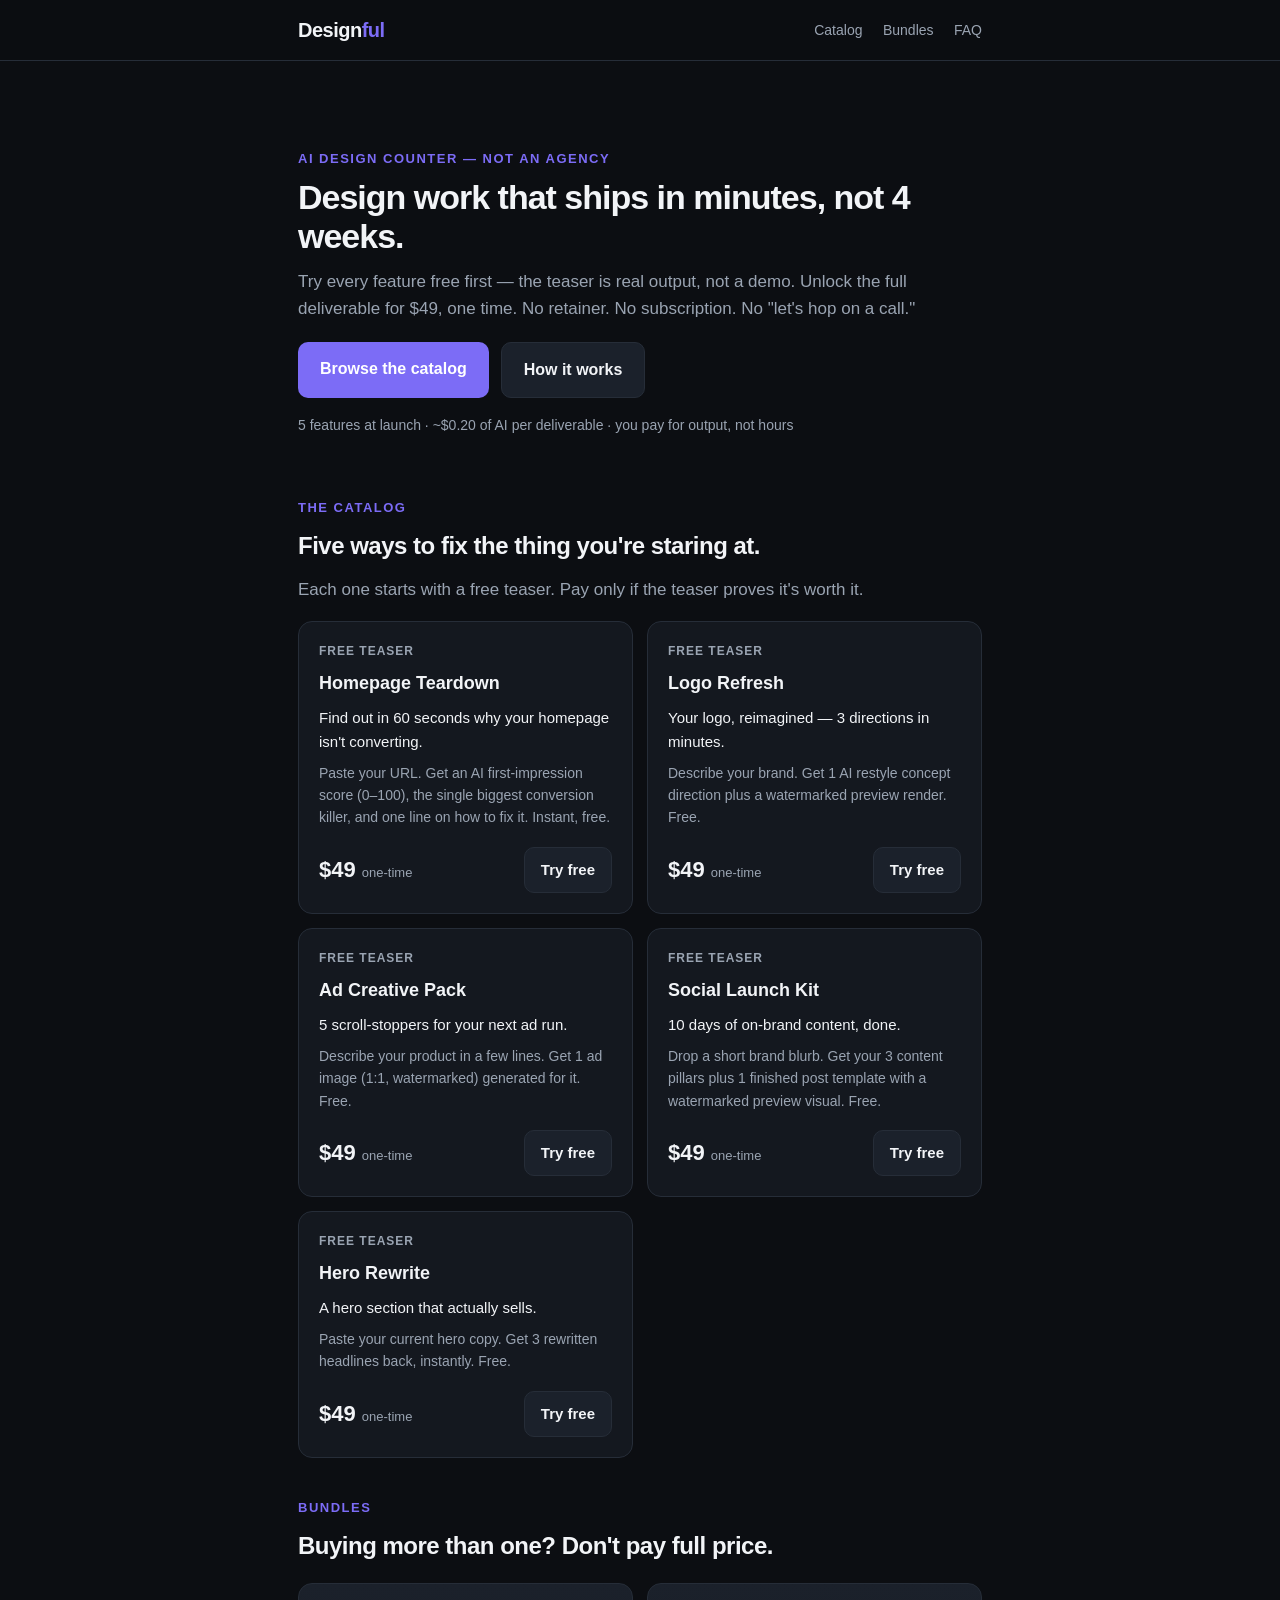
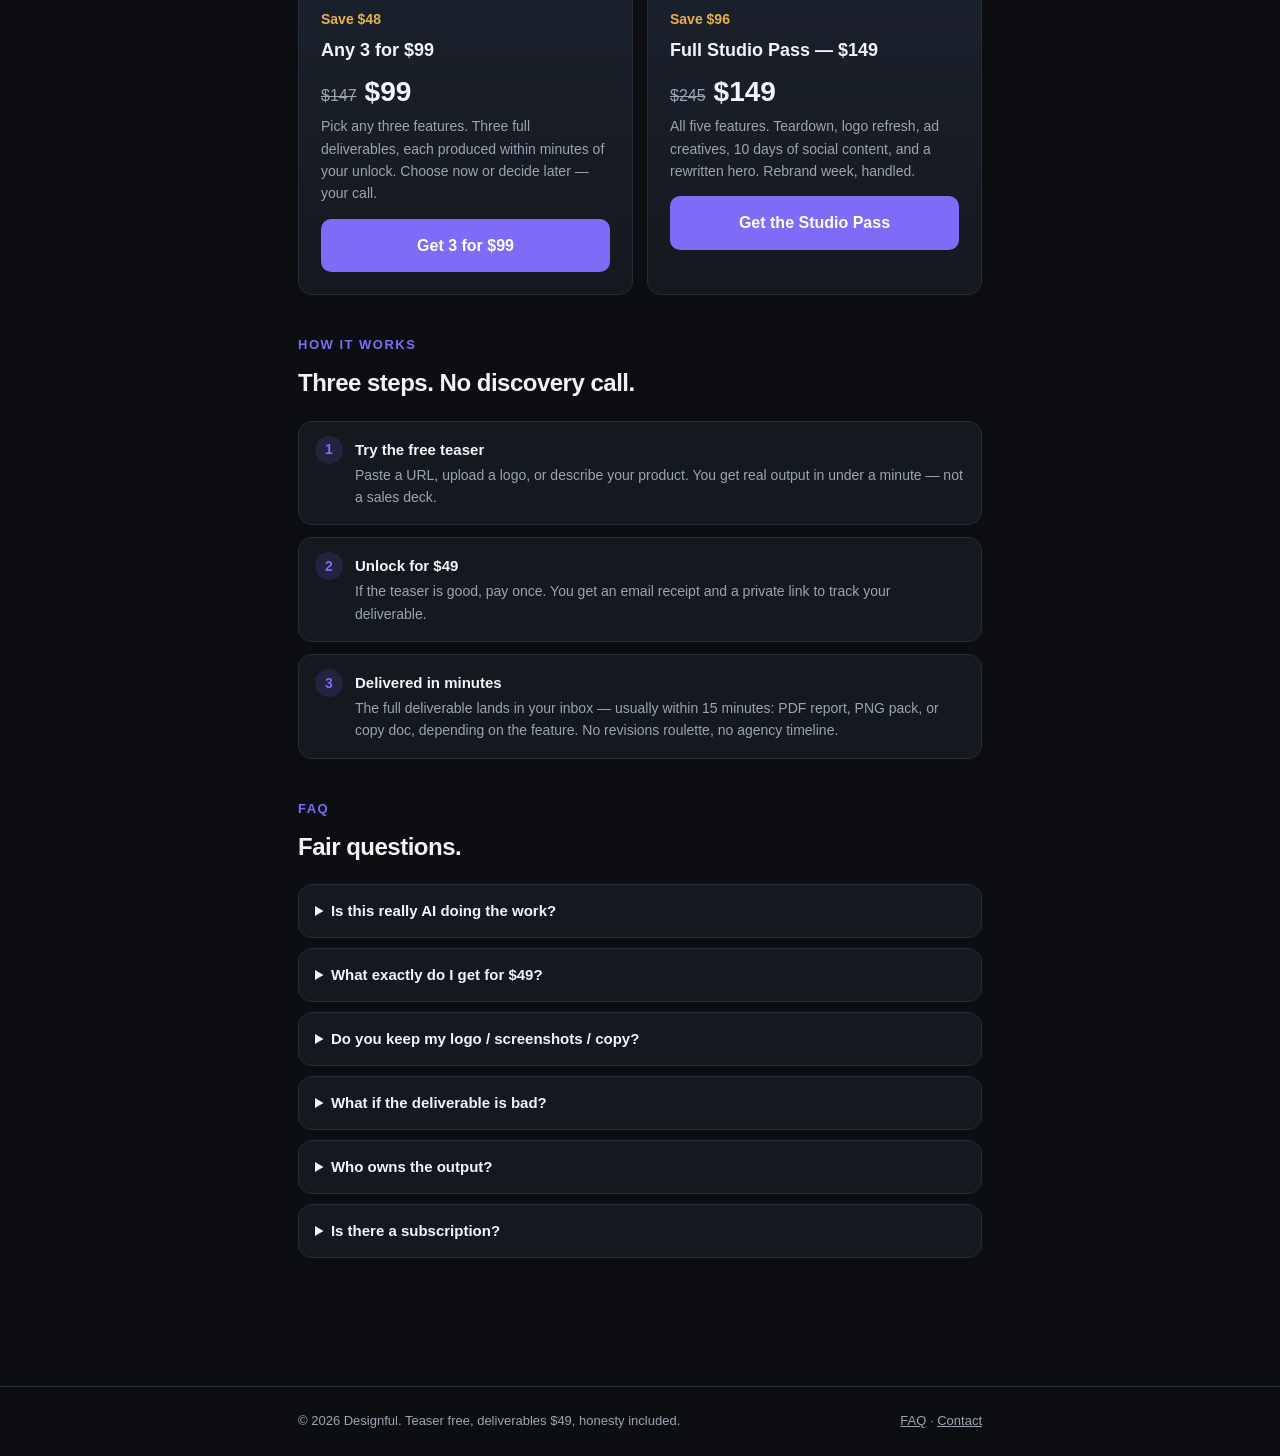
==== index.html @ 866f5313 "Designful PWA: catalog + teaser + generate + deliverable pages (168/168 tests green)" ====
<!DOCTYPE html>
<html lang="en">
<head>
<meta charset="utf-8">
<meta name="viewport" content="width=device-width, initial-scale=1, viewport-fit=cover">
<title>Designful — Design work that ships in minutes, not 4 weeks</title>
<meta name="description" content="AI design deliverables with a free teaser before you pay. $49 per feature, one-time. No agency, no retainer, no subscription.">
<link rel="manifest" href="manifest.json">
<meta name="theme-color" content="#7c6cf6">
<link rel="stylesheet" href="styles.css">
</head>
<body>

<header class="site-header">
  <div class="inner">
    <a class="brand" href="index.html">Design<span>ful</span></a>
    <nav class="nav">
      <a href="index.html#catalog">Catalog</a>
      <a href="index.html#bundles">Bundles</a>
      <a href="index.html#faq">FAQ</a>
    </nav>
  </div>
</header>

<main>
  <section class="hero">
    <p class="eyebrow">AI design counter — not an agency</p>
    <h1>Design work that ships in minutes, not 4 weeks.</h1>
    <p class="lede">Try every feature free first — the teaser is real output, not a demo. Unlock the full deliverable for $49, one time. No retainer. No subscription. No "let's hop on a call."</p>
    <div class="actions">
      <a class="btn btn-primary" href="#catalog">Browse the catalog</a>
      <a class="btn btn-ghost" href="#how">How it works</a>
    </div>
    <p class="hero-proof">5 features at launch · ~$0.20 of AI per deliverable · you pay for output, not hours</p>
  </section>

  <section id="catalog">
    <p class="eyebrow">The catalog</p>
    <h2>Five ways to fix the thing you're staring at.</h2>
    <p class="lede">Each one starts with a free teaser. Pay only if the teaser proves it's worth it.</p>
    <div class="cards" id="feature-cards"><!-- rendered by JS --></div>
  </section>

  <section id="bundles">
    <p class="eyebrow">Bundles</p>
    <h2>Buying more than one? Don't pay full price.</h2>
    <div class="bundle-grid">
      <div class="bundle">
        <span class="save">Save $48</span>
        <h3>Any 3 for $99</h3>
        <div class="price"><s>$147</s>$99</div>
        <p>Pick any three features. Three full deliverables, each produced within minutes of your unlock. Choose now or decide later — your call.</p>
        <button class="btn btn-primary btn-block" data-buy="bundle-3">Get 3 for $99</button>
      </div>
      <div class="bundle">
        <span class="save">Save $96</span>
        <h3>Full Studio Pass — $149</h3>
        <div class="price"><s>$245</s>$149</div>
        <p>All five features. Teardown, logo refresh, ad creatives, 10 days of social content, and a rewritten hero. Rebrand week, handled.</p>
        <button class="btn btn-primary btn-block" data-buy="studio-pass">Get the Studio Pass</button>
      </div>
    </div>
  </section>

  <section id="how">
    <p class="eyebrow">How it works</p>
    <h2>Three steps. No discovery call.</h2>
    <ol class="steps">
      <li><strong>Try the free teaser</strong><p>Paste a URL, upload a logo, or describe your product. You get real output in under a minute — not a sales deck.</p></li>
      <li><strong>Unlock for $49</strong><p>If the teaser is good, pay once. You get an email receipt and a private link to track your deliverable.</p></li>
      <li><strong>Delivered in minutes</strong><p>The full deliverable lands in your inbox — usually within 15 minutes: PDF report, PNG pack, or copy doc, depending on the feature. No revisions roulette, no agency timeline.</p></li>
    </ol>
  </section>

  <section id="faq">
    <p class="eyebrow">FAQ</p>
    <h2>Fair questions.</h2>
    <div class="faq">
      <details>
        <summary>Is this really AI doing the work?</summary>
        <p>Yes. Large language models plus image models on Cloudflare, with structured recipes per feature. That's why it's $49 and minutes instead of $4,900 and 4 weeks. We don't pretend a designer touched it — the recipes are the product.</p>
      </details>
      <details>
        <summary>What exactly do I get for $49?</summary>
        <p>The full deliverable for that feature — e.g. a 10-point annotated homepage teardown PDF, or 5 ad creatives in 2 ratios with 15 headline variants. Every feature page lists exactly what's included.</p>
      </details>
      <details>
        <summary>Do you keep my logo / screenshots / copy?</summary>
        <p>We keep your inputs long enough to produce the deliverable, then they're deleted. We never sell data, never train on it, never use your brand in marketing without permission.</p>
      </details>
      <details>
        <summary>What if the deliverable is bad?</summary>
        <p>Email us within 7 days and we'll redo it once, free. If it's still not usable, you get a full refund. Bad work shouldn't be your problem.</p>
      </details>
      <details>
        <summary>Who owns the output?</summary>
        <p>You do. Full commercial rights, forever. Use it in ads, on your site, wherever.</p>
      </details>
      <details>
        <summary>Is there a subscription?</summary>
        <p>No. Every feature is a one-time $49. Bundles are one-time too. If we add features later, you buy only the ones you want.</p>
      </details>
    </div>
  </section>
</main>

<footer>
  <div class="inner">
    <span>© 2026 Designful. Teaser free, deliverables $49, honesty included.</span>
    <span><a href="index.html#faq">FAQ</a> · <a href="mailto:info@mehyar.us">Contact</a></span>
  </div>
</footer>

<!-- Buy modal -->
<div class="modal" id="buy-modal" hidden>
  <div class="panel">
    <button class="modal-close" id="buy-close" aria-label="Close">×</button>
    <h2 id="buy-product-name"></h2>
    <p class="muted" id="buy-product-pitch"></p>
    <p><span class="price" id="buy-product-price"></span> <small style="color:var(--muted)">one-time</small></p>
    <form id="buy-form" novalidate>
      <div id="buy-bundle-choices"></div>
      <div class="field">
        <label for="buy-email">Email — your deliverable goes here</label>
        <input type="email" id="buy-email" placeholder="you@company.com" autocomplete="email">
      </div>
      <p id="buy-error"></p>
      <button type="submit" class="btn btn-primary btn-block">Continue to checkout</button>
    </form>
  </div>
</div>

<!-- Dev payload modal -->
<div class="modal" id="payload-modal" hidden>
  <div class="panel" style="max-width:560px">
    <button class="modal-close" id="payload-close" aria-label="Close">×</button>
    <h2>Checkout payload</h2>
    <pre id="payload-pre"></pre>
    <p class="dev-notice">DEV MODE — no real checkout happened. In production this payload POSTs to the checkout endpoint and Stripe takes over.</p>
  </div>
</div>

<script src="catalog.js"></script>
<script src="app.js"></script>
<script>
document.addEventListener("DOMContentLoaded", function () {
  var host = document.getElementById("feature-cards");
  DESIGNFUL_CATALOG.filter(function (p) { return p.kind === "single"; }).forEach(function (p) {
    var card = document.createElement("div");
    card.className = "card";
    card.innerHTML =
      '<span class="tag">Free teaser</span>' +
      "<h3>" + esc(p.name) + "</h3>" +
      '<p class="pitch">' + esc(p.pitch) + "</p>" +
      '<p class="teaser">' + esc(p.teaser_desc) + "</p>" +
      '<div class="price-row">' +
        '<span class="price">$49 <small>one-time</small></span>' +
        '<a class="btn btn-ghost" href="feature.html?f=' + p.slug + '">Try free</a>' +
      "</div>";
    host.appendChild(card);
  });

  /* PWA registration — safe to attempt in dev */
  if ("serviceWorker" in navigator) {
    navigator.serviceWorker.register("sw.js").catch(function () {});
  }
});
</script>
</body>
</html>
---- styles.css ----
/* Designful — mobile-first, vanilla, no build step. */
:root {
  --bg: #0c0e12;
  --surface: #14181f;
  --surface-2: #1b212b;
  --line: #262d38;
  --text: #f2f4f7;
  --muted: #9aa4b2;
  --accent: #7c6cf6;
  --accent-soft: rgba(124, 108, 246, .14);
  --gold: #e8b04b;
  --ok: #3ecf8e;
  --err: #ff6b6b;
  --radius: 14px;
  --maxw: 720px;
  --font: -apple-system, BlinkMacSystemFont, "Segoe UI", Inter, Roboto, Helvetica, Arial, sans-serif;
}

* { box-sizing: border-box; }
html { -webkit-text-size-adjust: 100%; }
body {
  margin: 0;
  background: var(--bg);
  color: var(--text);
  font-family: var(--font);
  line-height: 1.6;
  font-size: 16px;
}

/* ---------- header ---------- */
.site-header {
  position: sticky; top: 0; z-index: 20;
  background: rgba(12, 14, 18, .92);
  backdrop-filter: blur(8px);
  border-bottom: 1px solid var(--line);
}
.site-header .inner {
  max-width: var(--maxw); margin: 0 auto;
  padding: 14px 18px;
  display: flex; align-items: center; justify-content: space-between;
}
.brand { font-weight: 800; font-size: 20px; letter-spacing: -.5px; color: var(--text); text-decoration: none; }
.brand span { color: var(--accent); }
.nav a { color: var(--muted); text-decoration: none; font-size: 14px; margin-left: 16px; }
.nav a:hover { color: var(--text); }

/* ---------- layout ---------- */
main { max-width: var(--maxw); margin: 0 auto; padding: 0 18px 72px; }
section { margin-top: 40px; }
h1 { font-size: 34px; line-height: 1.15; letter-spacing: -1px; margin: 0 0 12px; }
h2 { font-size: 24px; letter-spacing: -.5px; margin: 0 0 10px; }
h3 { font-size: 18px; margin: 0 0 8px; }
p.lede { color: var(--muted); font-size: 17px; margin: 0 0 18px; }
.eyebrow { color: var(--accent); font-size: 13px; font-weight: 700; text-transform: uppercase; letter-spacing: 1.5px; margin: 0 0 8px; }

/* ---------- hero ---------- */
.hero { padding: 48px 0 8px; }
.hero .actions { display: flex; gap: 12px; flex-wrap: wrap; margin-top: 20px; }
.hero-proof { margin-top: 16px; color: var(--muted); font-size: 14px; }

/* ---------- buttons ---------- */
.btn {
  display: inline-block; border: 0; cursor: pointer;
  font: inherit; font-weight: 700; font-size: 16px;
  padding: 14px 22px; border-radius: 10px;
  text-decoration: none; text-align: center;
  transition: transform .06s ease, opacity .15s;
}
.btn:active { transform: scale(.98); }
.btn-primary { background: var(--accent); color: #fff; }
.btn-primary:hover { opacity: .92; }
.btn-ghost { background: var(--surface-2); color: var(--text); border: 1px solid var(--line); }
.btn-block { display: block; width: 100%; }

/* ---------- feature cards ---------- */
.cards { display: grid; gap: 14px; margin-top: 18px; }
@media (min-width: 640px) { .cards { grid-template-columns: 1fr 1fr; } }
.card {
  background: var(--surface); border: 1px solid var(--line);
  border-radius: var(--radius); padding: 20px;
  display: flex; flex-direction: column; gap: 8px;
}
.card .tag { font-size: 12px; color: var(--muted); font-weight: 700; text-transform: uppercase; letter-spacing: 1px; }
.card h3 { margin: 0; }
.card .pitch { margin: 0; font-size: 15px; }
.card .teaser { margin: 0; color: var(--muted); font-size: 14px; }
.card .price-row { display: flex; align-items: center; justify-content: space-between; margin-top: auto; padding-top: 10px; }
.price { font-size: 22px; font-weight: 800; }
.price small { color: var(--muted); font-weight: 400; font-size: 13px; }
.card .btn { padding: 10px 16px; font-size: 15px; }

/* ---------- bundles ---------- */
.bundle-grid { display: grid; gap: 14px; margin-top: 18px; }
@media (min-width: 640px) { .bundle-grid { grid-template-columns: 1fr 1fr; } }
.bundle {
  background: linear-gradient(180deg, var(--surface-2), var(--surface));
  border: 1px solid var(--line); border-radius: var(--radius); padding: 22px;
  position: relative;
}
.bundle .save { color: var(--gold); font-weight: 700; font-size: 14px; }
.bundle h3 { margin: 4px 0 6px; }
.bundle p { color: var(--muted); font-size: 14px; margin: 0 0 14px; }
.bundle .price { font-size: 28px; }
.bundle .price s { color: var(--muted); font-size: 16px; font-weight: 400; margin-right: 8px; }

/* ---------- how it works ---------- */
.steps { list-style: none; padding: 0; margin: 18px 0 0; display: grid; gap: 12px; counter-reset: step; }
.steps li {
  background: var(--surface); border: 1px solid var(--line);
  border-radius: var(--radius); padding: 16px 16px 16px 56px; position: relative;
  font-size: 15px;
}
.steps li::before {
  counter-increment: step; content: counter(step);
  position: absolute; left: 16px; top: 14px;
  width: 28px; height: 28px; border-radius: 50%;
  background: var(--accent-soft); color: var(--accent);
  font-weight: 800; font-size: 14px;
  display: flex; align-items: center; justify-content: center;
}
.steps li strong { display: block; margin-bottom: 2px; }
.steps li p { margin: 0; color: var(--muted); font-size: 14px; }

/* ---------- faq ---------- */
.faq { margin-top: 18px; display: grid; gap: 10px; }
.faq details { background: var(--surface); border: 1px solid var(--line); border-radius: var(--radius); padding: 14px 16px; }
.faq summary { cursor: pointer; font-weight: 700; font-size: 15px; }
.faq details p { margin: 8px 0 0; color: var(--muted); font-size: 14px; }

/* ---------- feature page ---------- */
.back { display: inline-block; margin: 22px 0 0; color: var(--muted); text-decoration: none; font-size: 14px; }
.back:hover { color: var(--text); }
.feature-hero { margin-top: 10px; }
.feature-hero .turnaround { color: var(--muted); font-size: 14px; }
.whatyouget {
  background: var(--surface); border: 1px solid var(--line);
  border-radius: var(--radius); padding: 18px; margin-top: 24px;
}
.whatyouget h3 { margin-top: 0; }
.whatyouget p { margin: 0; font-size: 15px; color: var(--muted); }
.unlock-box {
  border: 1px solid var(--accent); background: var(--accent-soft);
  border-radius: var(--radius); padding: 20px; margin-top: 20px;
  display: flex; align-items: center; justify-content: space-between; gap: 14px; flex-wrap: wrap;
}
.unlock-box .price { font-size: 26px; }
.unlock-box p { margin: 0; font-size: 14px; color: var(--muted); }

/* ---------- forms ---------- */
.field { margin-bottom: 14px; }
.field label { display: block; font-weight: 700; font-size: 14px; margin-bottom: 6px; }
.field input[type="text"], .field input[type="url"], .field input[type="email"], .field textarea {
  width: 100%; padding: 12px 14px; border-radius: 10px;
  border: 1px solid var(--line); background: var(--surface-2); color: var(--text);
  font: inherit; font-size: 15px;
}
.field input[type="file"] { font: inherit; font-size: 14px; color: var(--muted); }
.field textarea { resize: vertical; }
.choices { display: flex; flex-wrap: wrap; gap: 8px; }
.chip {
  border: 1px solid var(--line); border-radius: 999px; padding: 8px 14px;
  font-size: 14px; font-weight: 400; cursor: pointer; background: var(--surface-2);
}
.chip input { margin-right: 6px; }
#teaser-form { margin-top: 18px; }

.status { min-height: 22px; font-size: 14px; margin-top: 10px; }
.status.busy { color: var(--accent); }
.status.error { color: var(--err); }

#teaser-result { margin-top: 16px; }
#teaser-result h3 { margin-top: 0; }
.result-body { white-space: pre-wrap; color: var(--text); font-size: 15px; }
.dev-fallback {
  border: 1px dashed var(--line); border-radius: var(--radius);
  padding: 18px; color: var(--muted); font-size: 14px; background: var(--surface);
}
.dev-fallback code { color: var(--text); background: var(--surface-2); padding: 1px 6px; border-radius: 6px; font-size: 13px; }

.gallery { display: grid; gap: 10px; grid-template-columns: 1fr 1fr; margin-top: 12px; }
.gallery img { width: 100%; border-radius: 10px; border: 1px solid var(--line); display: block; }

/* ---------- modals ---------- */
.modal {
  position: fixed; inset: 0; z-index: 50;
  background: rgba(4, 6, 10, .75);
  display: flex; align-items: center; justify-content: center;
  padding: 18px;
}
.modal[hidden] { display: none; }
.modal .panel {
  background: var(--surface); border: 1px solid var(--line);
  border-radius: var(--radius); padding: 24px; width: 100%; max-width: 440px;
  max-height: 90vh; overflow: auto;
}
.modal .panel h2 { margin-top: 0; }
.modal .panel .muted { color: var(--muted); font-size: 14px; margin: 0 0 16px; }
.modal-close { float: right; background: none; border: 0; color: var(--muted); font-size: 22px; cursor: pointer; }
#buy-error { color: var(--err); font-size: 14px; min-height: 20px; margin: 8px 0 0; }
#payload-pre {
  background: #0a0c10; border: 1px solid var(--line); border-radius: 10px;
  padding: 14px; font-size: 13px; overflow: auto; white-space: pre; margin: 12px 0;
}
.dev-notice {
  border: 1px dashed var(--gold); color: var(--gold);
  border-radius: 10px; padding: 10px 14px; font-size: 13px; margin: 0;
}

/* ---------- success / deliverable ---------- */
.centered { text-align: center; padding: 64px 0 20px; }
.centered .check { font-size: 56px; }
.centered h1 { margin-top: 12px; }
.token-form { display: flex; gap: 8px; margin-top: 24px; }
.token-form input { flex: 1; }
.report { background: var(--surface); border: 1px solid var(--line); border-radius: var(--radius); padding: 22px; margin-top: 18px; }
.report h3 { color: var(--accent); font-size: 13px; text-transform: uppercase; letter-spacing: 1px; margin-top: 20px; }
.report h3:first-child { margin-top: 0; }
.report p, .report li { font-size: 15px; }
.severity { font-weight: 800; }
.severity.high { color: var(--err); }
.severity.medium { color: var(--gold); }
.severity.low { color: var(--ok); }

/* ---------- footer ---------- */
footer { border-top: 1px solid var(--line); margin-top: 56px; }
footer .inner { max-width: var(--maxw); margin: 0 auto; padding: 24px 18px; color: var(--muted); font-size: 13px; display: flex; justify-content: space-between; gap: 12px; flex-wrap: wrap; }
footer a { color: var(--muted); }
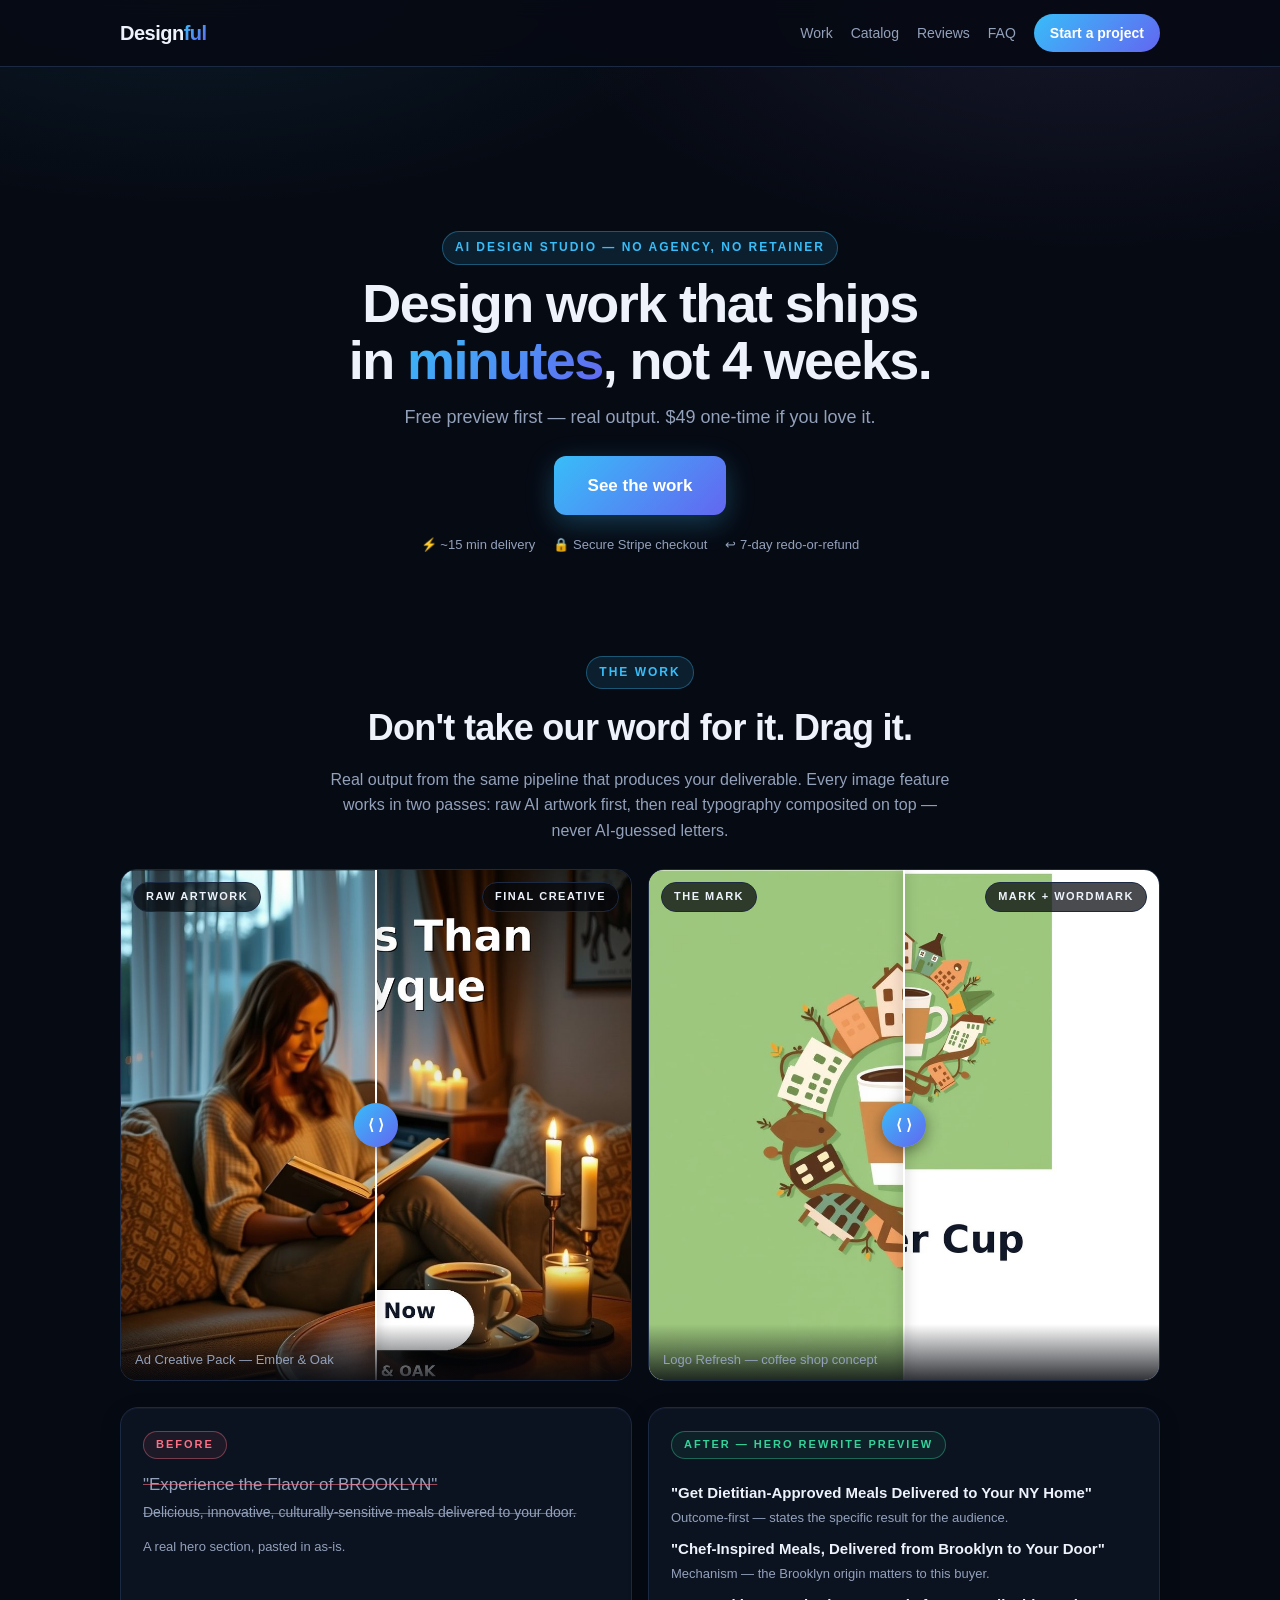
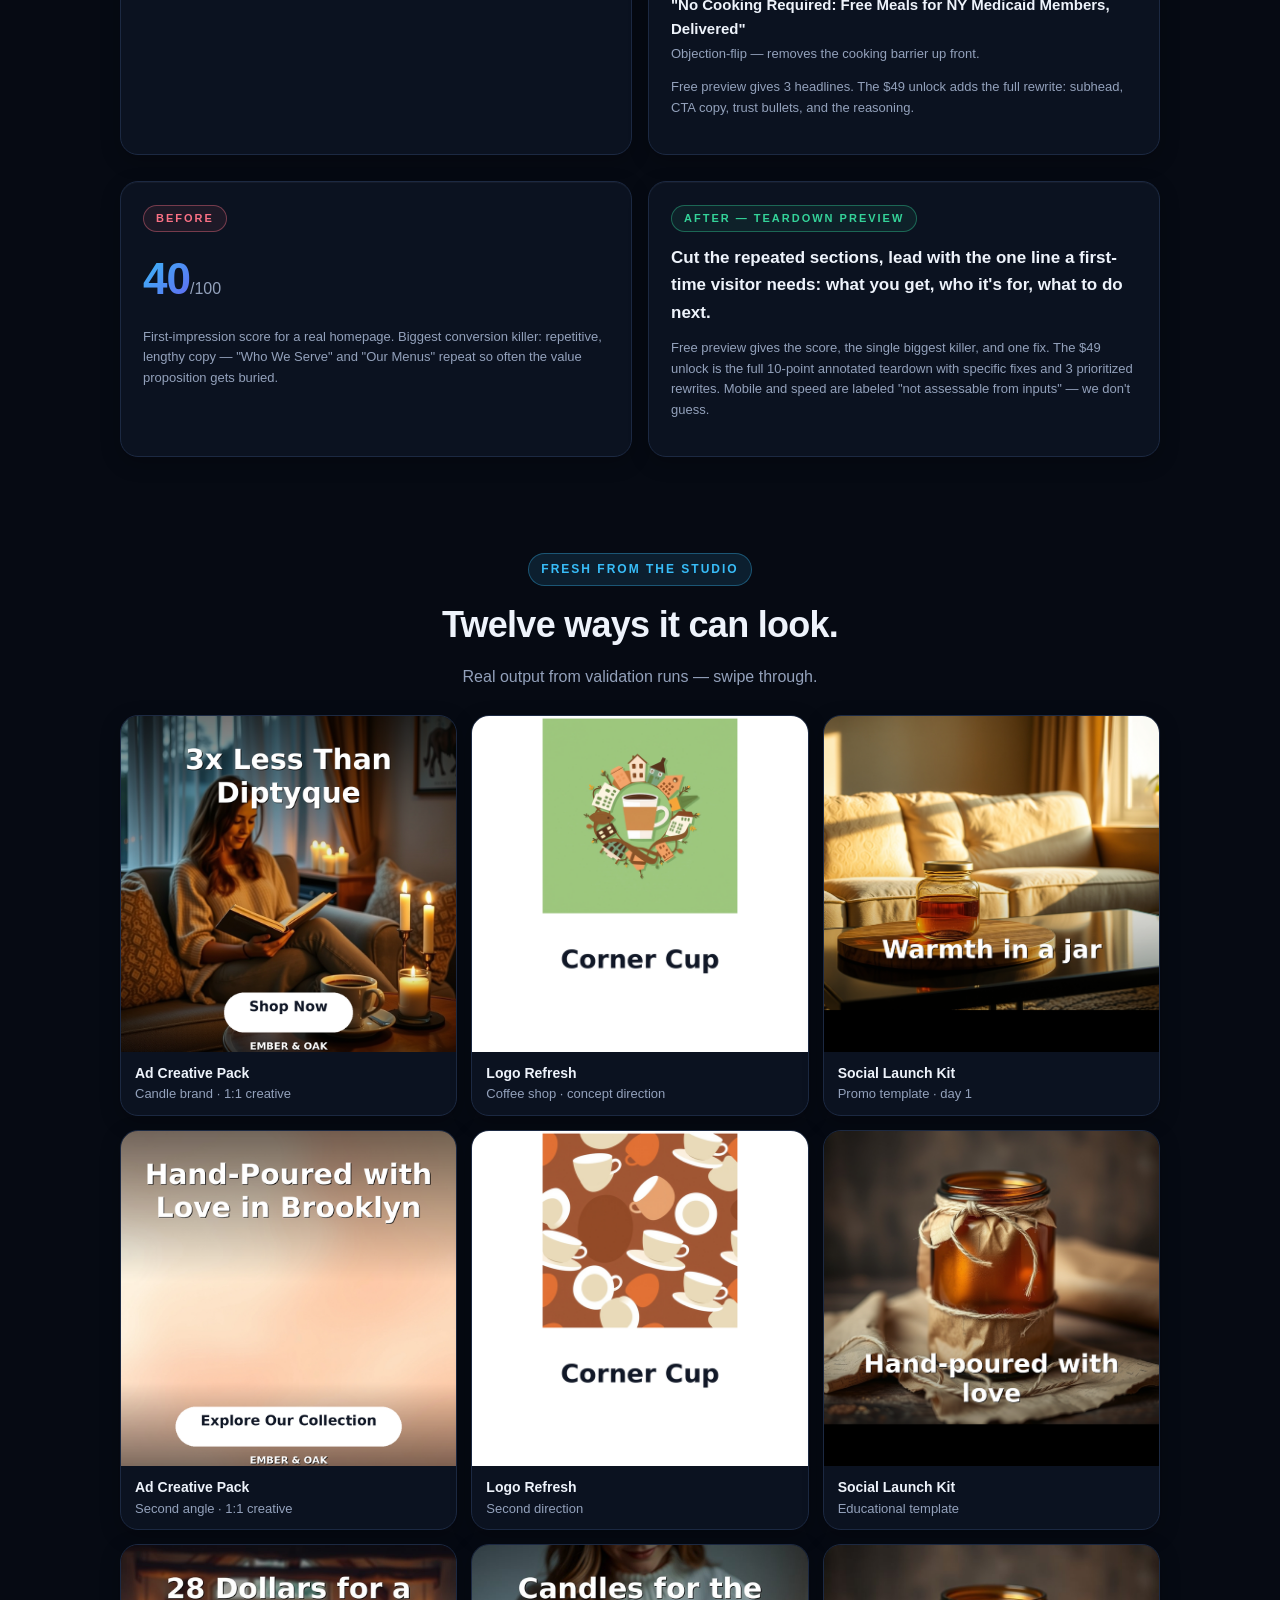
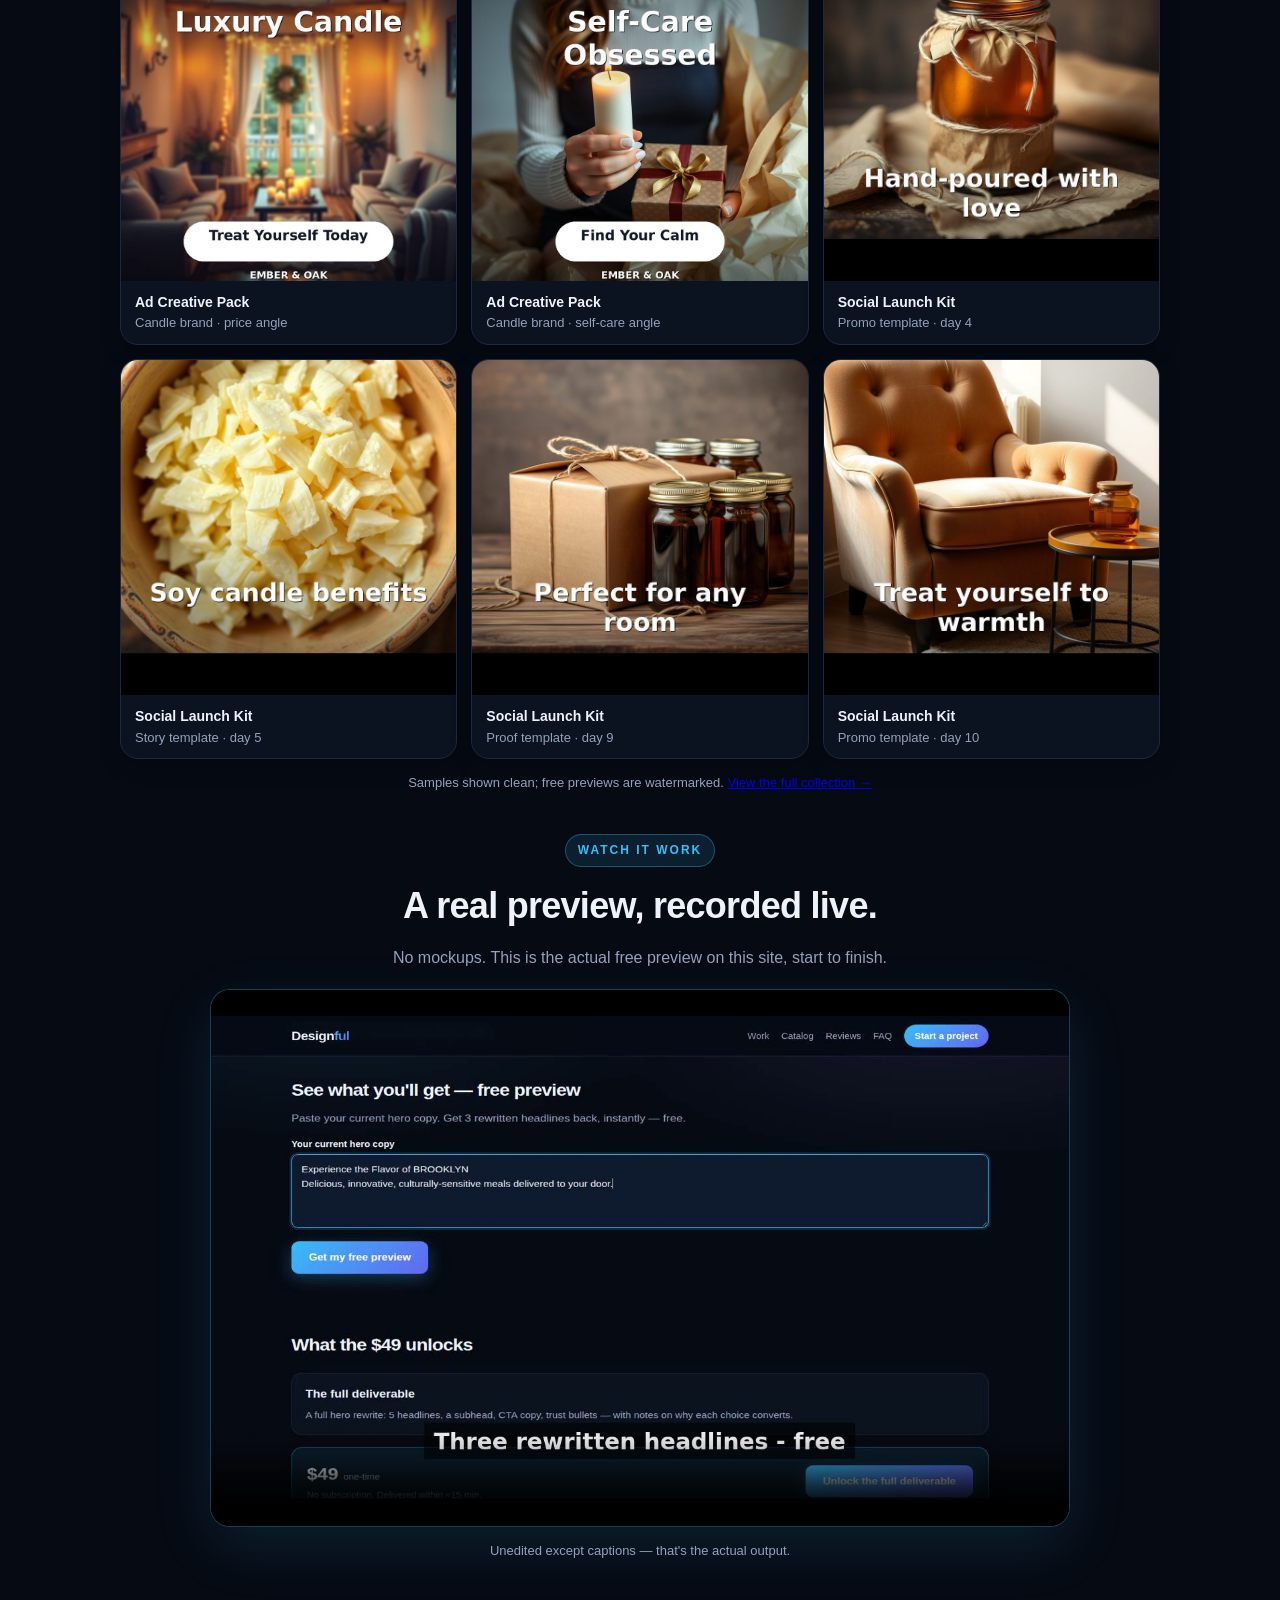
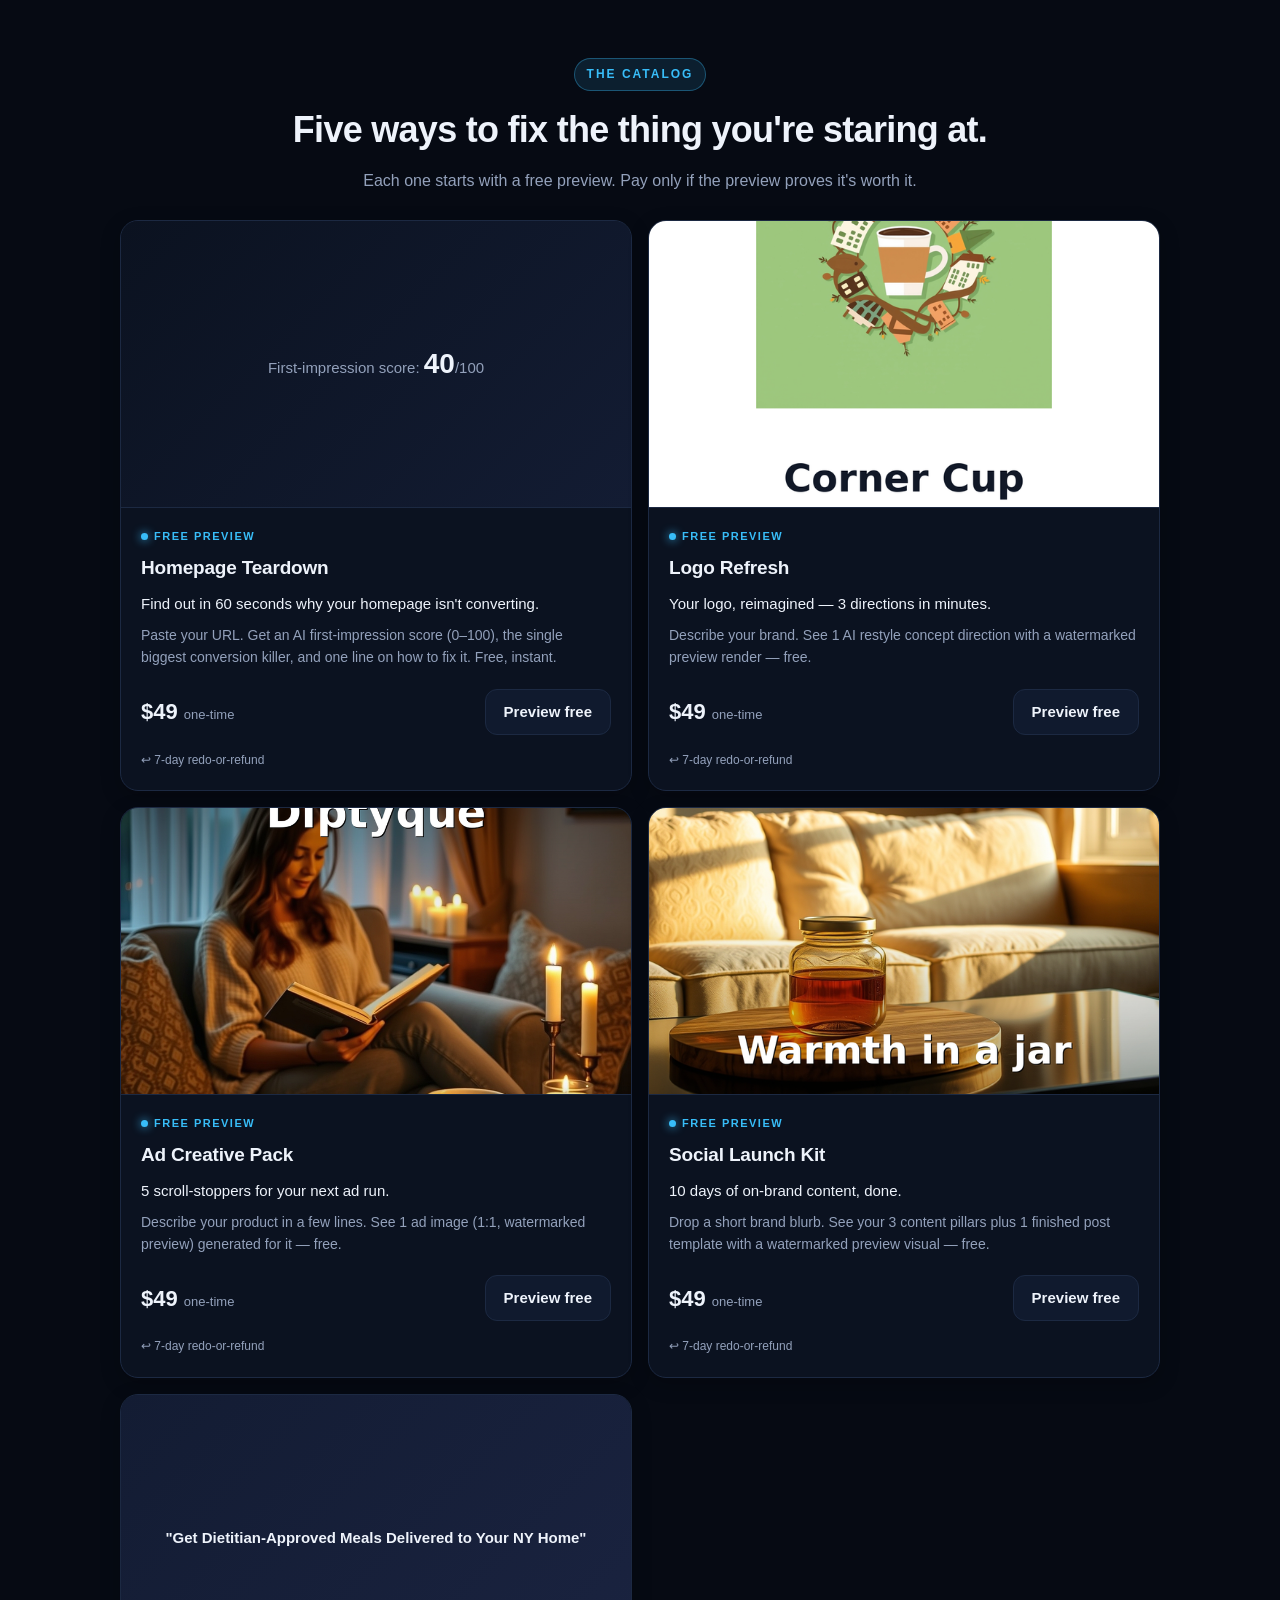
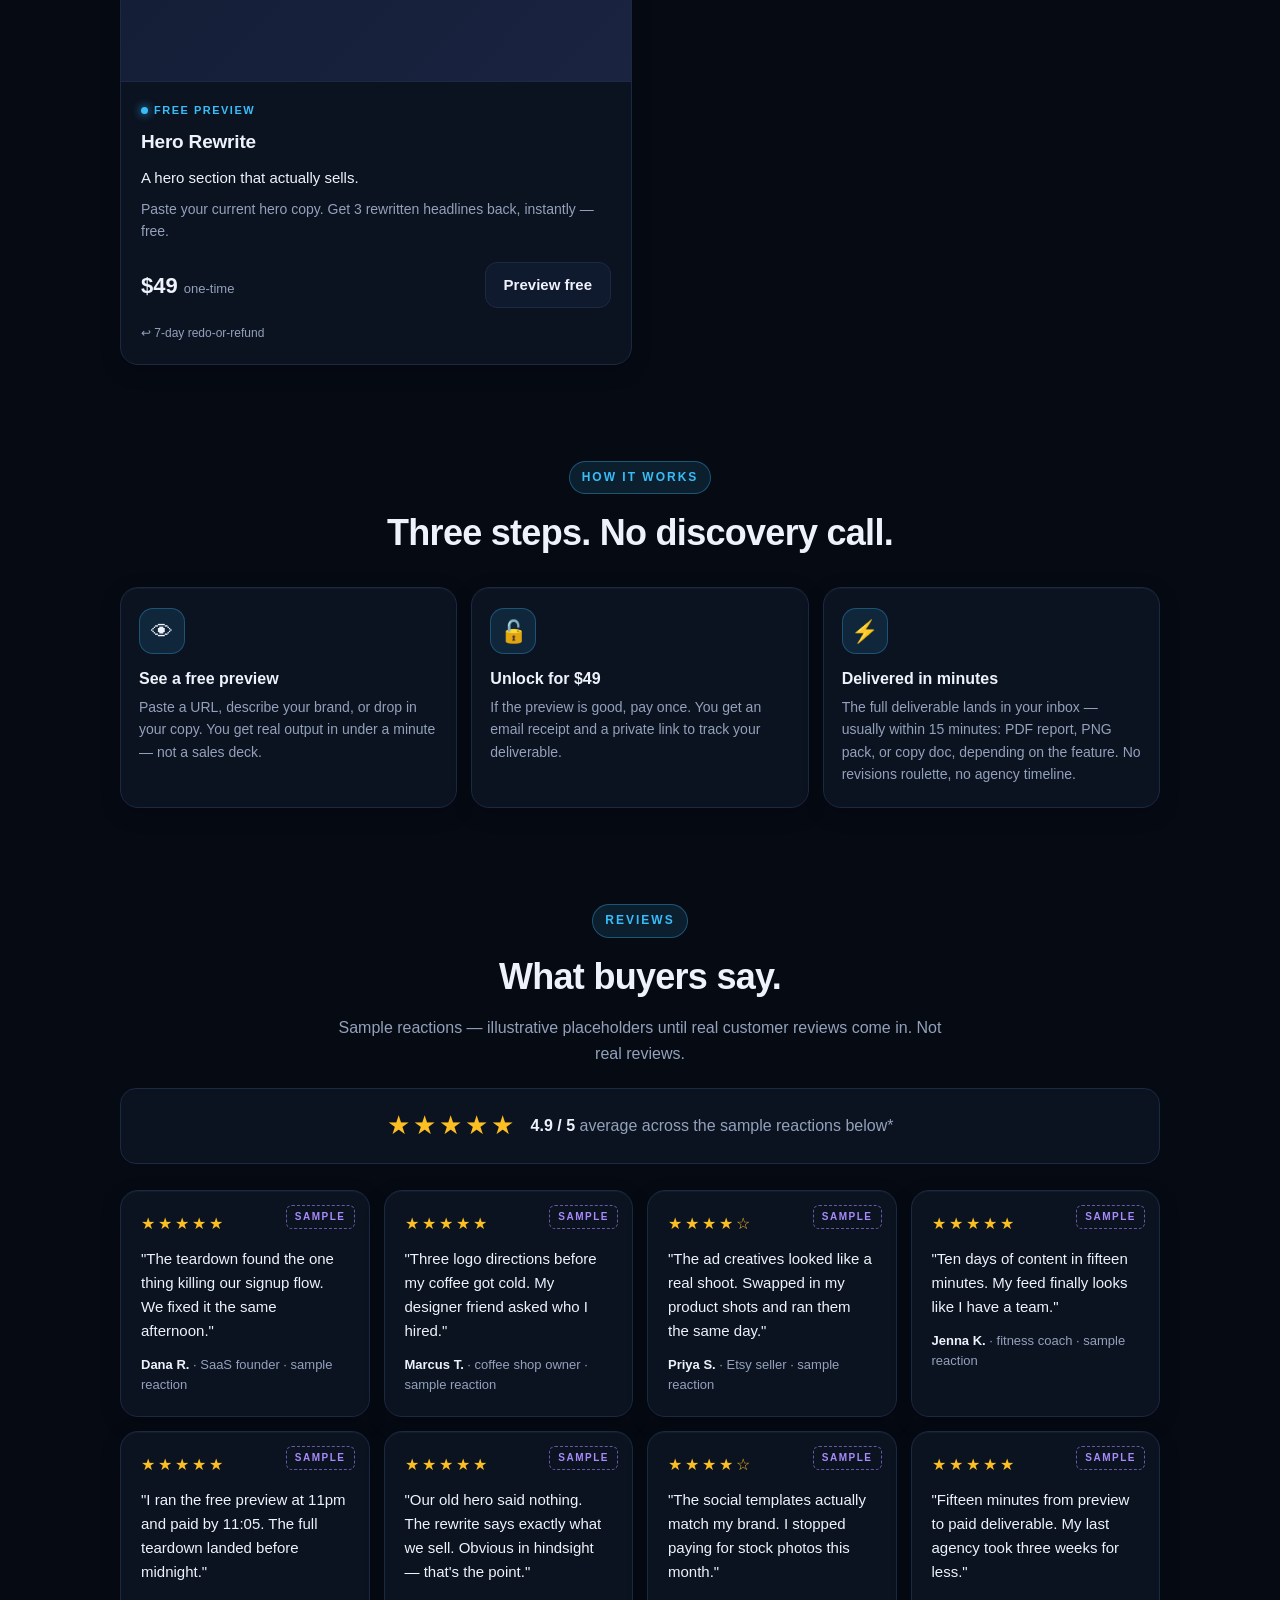
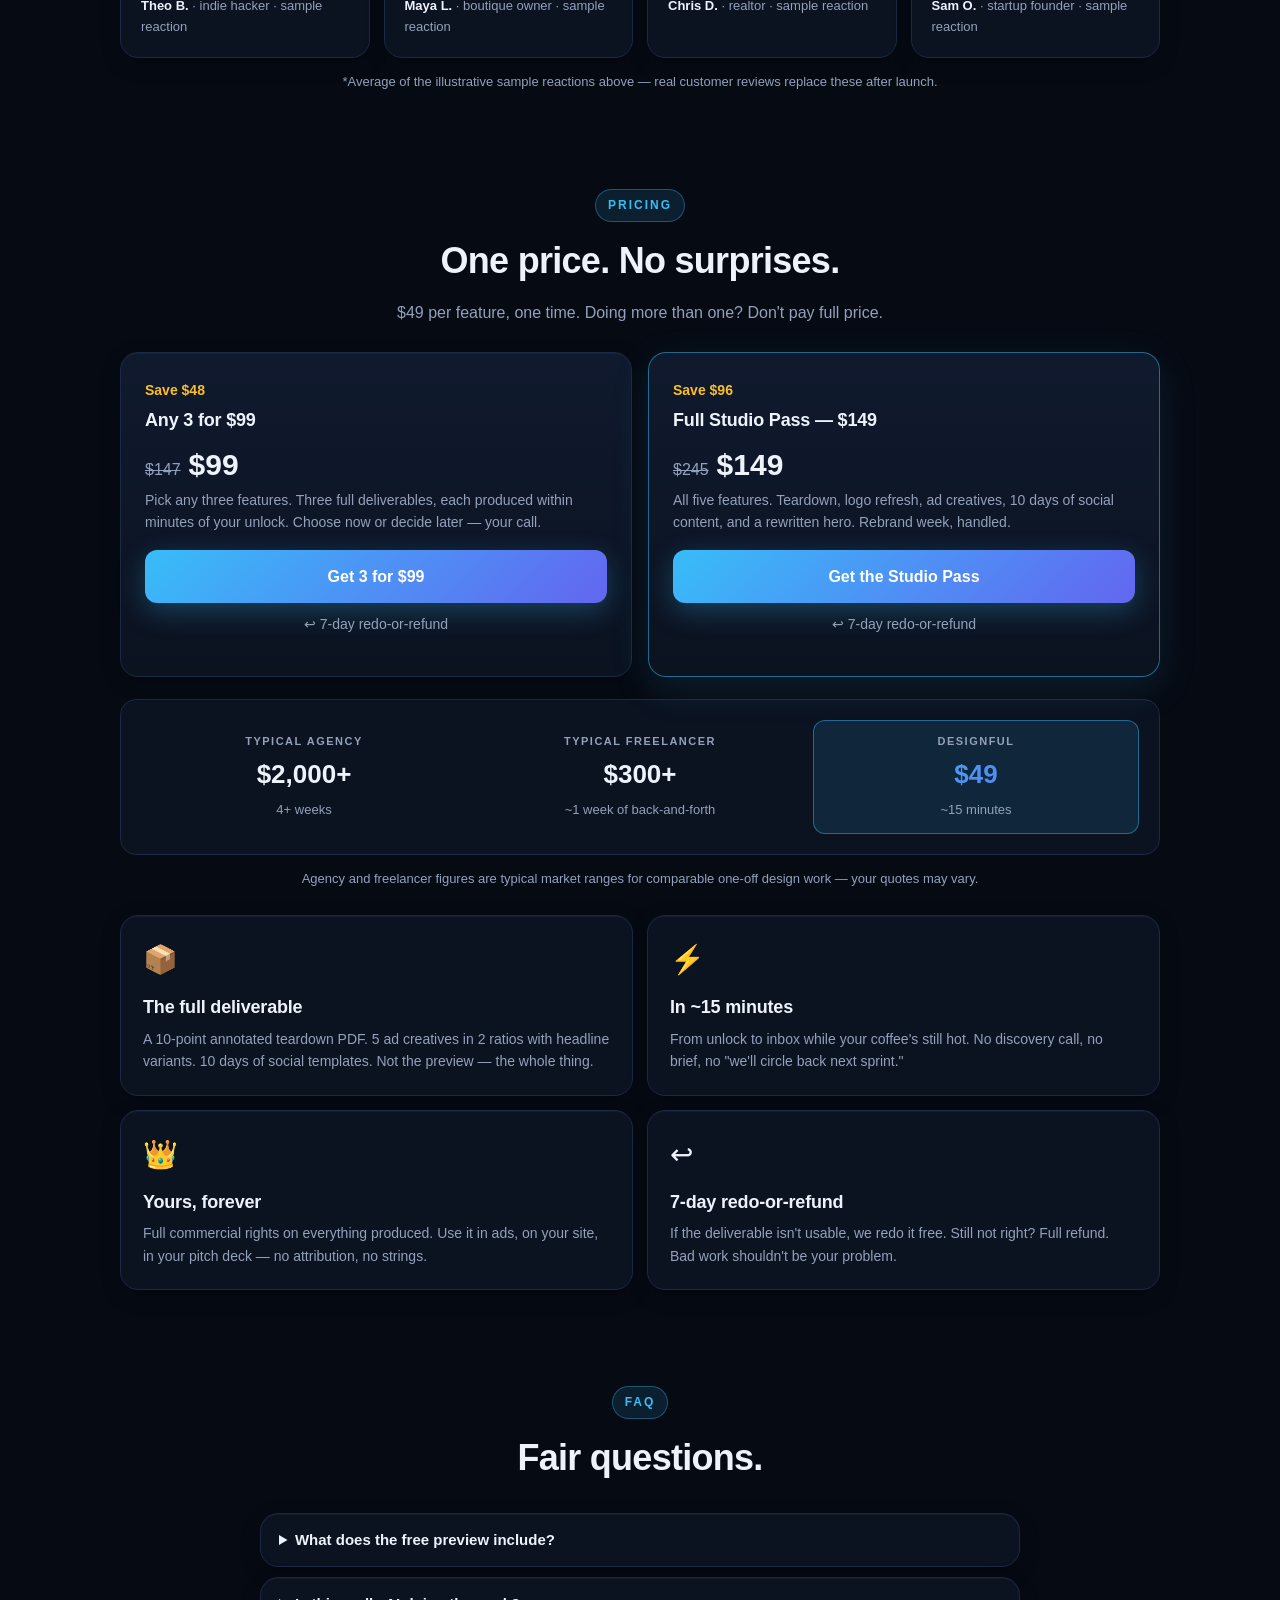
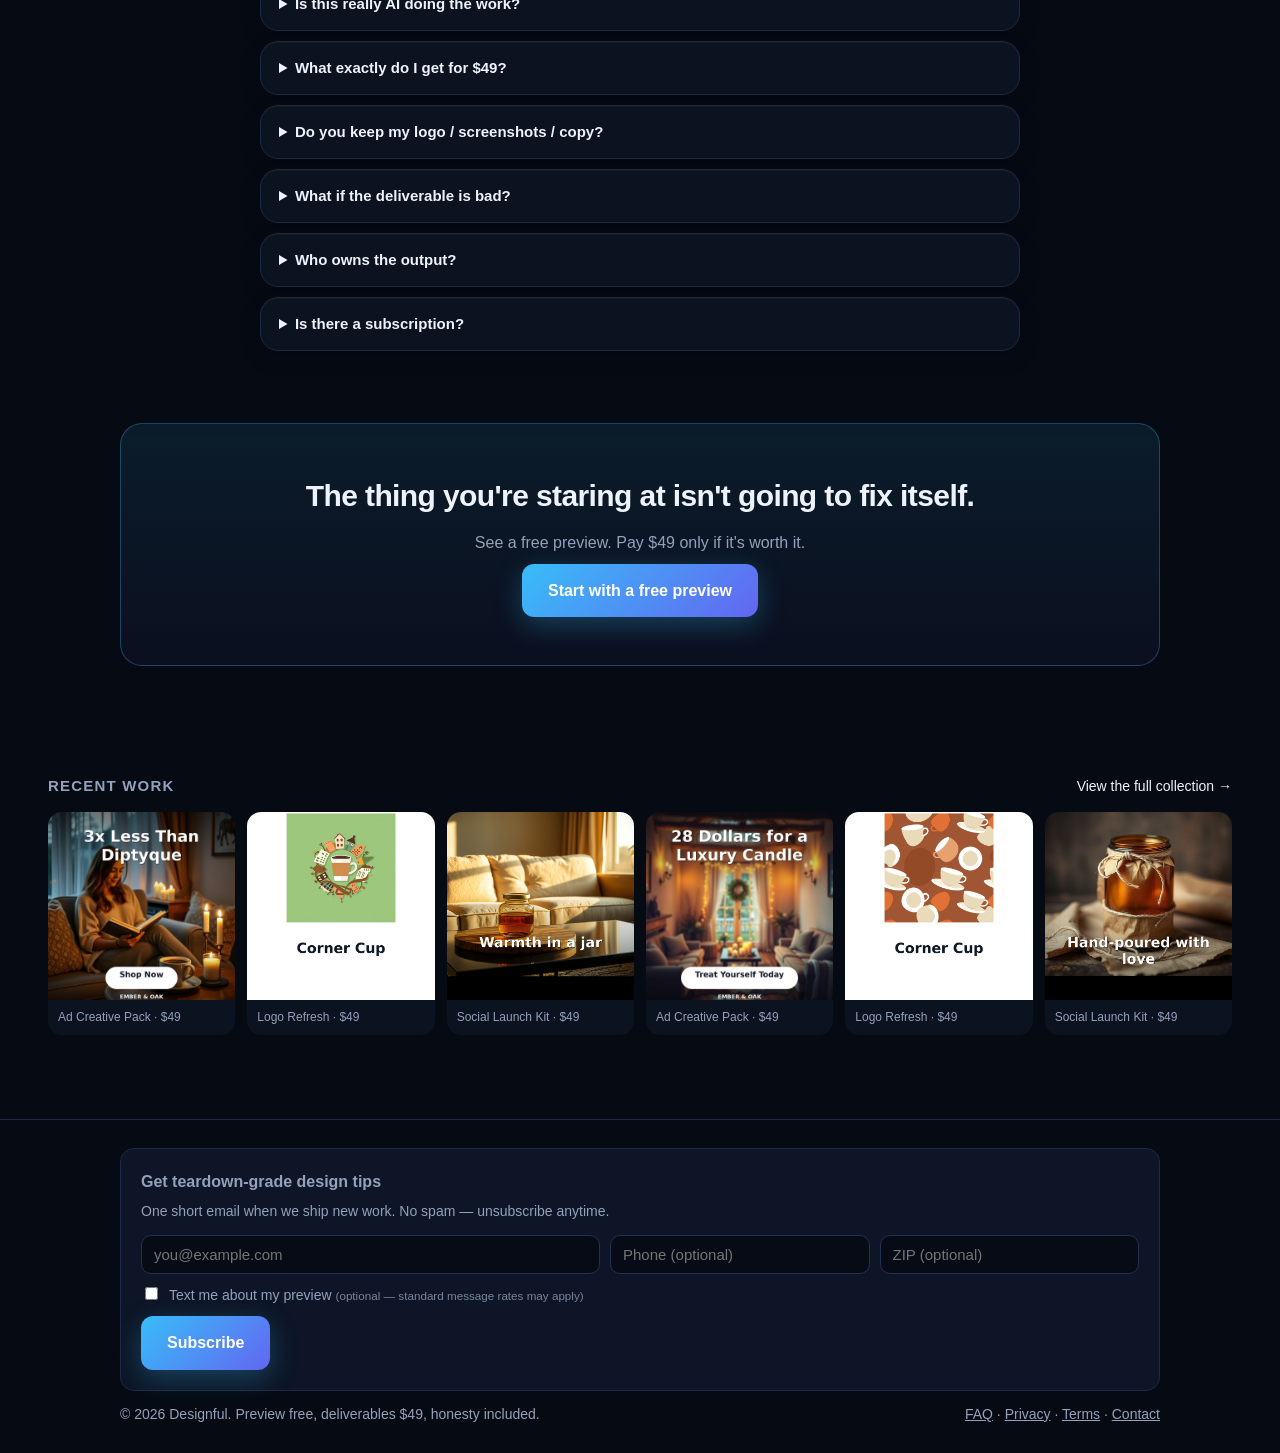
==== commit 54af1dd2: "Sync: privacy + terms pages, work.html, subscribe/unsubscribe functions, samples gallery, demo media" ====
--- a/index.html
+++ b/index.html
@@ -3,11 +3,40 @@
 <head>
 <meta charset="utf-8">
 <meta name="viewport" content="width=device-width, initial-scale=1, viewport-fit=cover">
-<title>Designful — Design work that ships in minutes, not 4 weeks</title>
-<meta name="description" content="AI design deliverables with a free teaser before you pay. $49 per feature, one-time. No agency, no retainer, no subscription.">
+<title>Designful — AI design deliverables in ~15 minutes, $49 flat</title>
+<meta name="description" content="See a free preview of real AI design output before you pay. Homepage teardowns, logo refreshes, ad creatives, social kits, hero rewrites — $49 per feature, one-time, 7-day redo-or-refund.">
+<link rel="canonical" href="https://designful.mehyar.us/">
+<meta property="og:type" content="website">
+<meta property="og:site_name" content="Designful">
+<meta property="og:title" content="Designful — AI design deliverables in ~15 minutes, $49 flat">
+<meta property="og:description" content="Free preview of real AI design output. $49 per feature, one-time. No agency, no retainer, no subscription.">
+<meta property="og:url" content="https://designful.mehyar.us/">
+<meta property="og:image" content="https://designful.mehyar.us/demo-poster.jpg">
+<meta property="og:image:alt" content="Designful product demo — a real AI hero rewrite preview">
+<meta name="twitter:card" content="summary_large_image">
+<meta name="twitter:title" content="Designful — AI design deliverables in ~15 minutes, $49 flat">
+<meta name="twitter:description" content="Free preview of real AI design output. $49 per feature, one-time. No agency, no retainer, no subscription.">
+<meta name="twitter:image" content="https://designful.mehyar.us/demo-poster.jpg">
 <link rel="manifest" href="manifest.json">
-<meta name="theme-color" content="#7c6cf6">
+<meta name="theme-color" content="#0a1220">
 <link rel="stylesheet" href="styles.css">
+<script type="application/ld+json">
+{"@context":"https://schema.org","@type":"Organization","name":"Designful","url":"https://designful.mehyar.us/","logo":"https://designful.mehyar.us/demo-poster.jpg","sameAs":[],"contactPoint":{"@type":"ContactPoint","email":"info@mehyar.us","contactType":"customer service"}}
+</script>
+<script type="application/ld+json">
+{"@context":"https://schema.org","@type":"WebSite","name":"Designful","url":"https://designful.mehyar.us/"}
+</script>
+<script type="application/ld+json">
+{"@context":"https://schema.org","@type":"FAQPage","mainEntity":[
+{"@type":"Question","name":"What does the free preview include?","acceptedAnswer":{"@type":"Answer","text":"Exactly what each feature page says — real output, watermarked where it includes images. If the preview doesn't impress you, don't pay."}},
+{"@type":"Question","name":"Is this really AI doing the work?","acceptedAnswer":{"@type":"Answer","text":"Yes. Large language models plus image models on Cloudflare, with structured recipes per feature. That's why it's $49 and minutes instead of $4,900 and 4 weeks."}},
+{"@type":"Question","name":"What exactly do I get for $49?","acceptedAnswer":{"@type":"Answer","text":"The full deliverable for that feature — e.g. a 10-point annotated homepage teardown PDF, or 5 ad creatives in 2 ratios with 3 headline variants each. Every feature page lists exactly what's included."}},
+{"@type":"Question","name":"Do you keep my logo / screenshots / copy?","acceptedAnswer":{"@type":"Answer","text":"Inputs are kept only long enough to produce the deliverable, then deleted. Designful never sells data, never trains on it, and never uses a brand in marketing without permission."}},
+{"@type":"Question","name":"What if the deliverable is bad?","acceptedAnswer":{"@type":"Answer","text":"Email within 7 days and Designful will redo it once, free. If it's still not usable, you get a full refund."}},
+{"@type":"Question","name":"Who owns the output?","acceptedAnswer":{"@type":"Answer","text":"You do. Full commercial rights, forever."}},
+{"@type":"Question","name":"Is there a subscription?","acceptedAnswer":{"@type":"Answer","text":"No. Every feature is a one-time $49. Bundles are one-time too."}}
+]}
+</script>
 </head>
 <body>
 
@@ -15,101 +44,382 @@
   <div class="inner">
     <a class="brand" href="index.html">Design<span>ful</span></a>
     <nav class="nav">
+      <a href="work.html">Work</a>
       <a href="index.html#catalog">Catalog</a>
-      <a href="index.html#bundles">Bundles</a>
+      <a href="index.html#reviews">Reviews</a>
       <a href="index.html#faq">FAQ</a>
+      <a class="nav-cta" href="index.html#catalog">Start a project</a>
     </nav>
   </div>
 </header>
 
 <main>
-  <section class="hero">
-    <p class="eyebrow">AI design counter — not an agency</p>
-    <h1>Design work that ships in minutes, not 4 weeks.</h1>
-    <p class="lede">Try every feature free first — the teaser is real output, not a demo. Unlock the full deliverable for $49, one time. No retainer. No subscription. No "let's hop on a call."</p>
-    <div class="actions">
-      <a class="btn btn-primary" href="#catalog">Browse the catalog</a>
-      <a class="btn btn-ghost" href="#how">How it works</a>
-    </div>
-    <p class="hero-proof">5 features at launch · ~$0.20 of AI per deliverable · you pay for output, not hours</p>
-  </section>
-
+  <!-- ============ HERO — compact, visual-first ============ -->
+  <section class="hero hero-compact">
+    <p class="eyebrow">AI design studio — no agency, no retainer</p>
+    <h1>Design work that ships in <span class="grad">minutes</span>, not 4 weeks.</h1>
+    <p class="hero-sub">Free preview first — real output. $49 one-time if you love it.</p>
+    <div class="hero-cta">
+      <a class="btn btn-primary" href="#work">See the work</a>
+    </div>
+    <div class="trust-row">
+      <span>⚡ ~15 min delivery</span>
+      <span>🔒 Secure Stripe checkout</span>
+      <span>↩ 7-day redo-or-refund</span>
+    </div>
+  </section>
+
+  <!-- ============ THE WORK — before/after showpieces first ============ -->
+  <section id="work">
+    <div class="eyebrow-wrap"><p class="eyebrow">The work</p></div>
+    <h2 class="sec-title">Don't take our word for it. Drag it.</h2>
+    <p class="sec-sub">Real output from the same pipeline that produces your deliverable. Every image feature works in two passes: raw AI artwork first, then real typography composited on top — never AI-guessed letters.</p>
+    <div class="ba-slider-grid">
+      <figure class="ba-slider reveal" data-ba>
+        <img class="ba-img" src="samples/ba-ad-after.jpg" alt="Finished ad creative with real typography" loading="eager" fetchpriority="high" draggable="false">
+        <div class="ba-top">
+          <img class="ba-img" src="samples/ba-ad-before.jpg" alt="Raw AI artwork before typography" loading="eager" fetchpriority="high" draggable="false">
+        </div>
+        <div class="ba-handle"><span>⟨ ⟩</span></div>
+        <span class="ba-tag tag-before">Raw artwork</span>
+        <span class="ba-tag tag-after">Final creative</span>
+        <figcaption>Ad Creative Pack — Ember &amp; Oak</figcaption>
+      </figure>
+      <figure class="ba-slider reveal" data-ba>
+        <img class="ba-img" src="samples/ba-logo-after.jpg" alt="Finished logo lockup with typeset wordmark" loading="lazy" draggable="false">
+        <div class="ba-top">
+          <img class="ba-img" src="samples/ba-logo-before.jpg" alt="Logo mark before the wordmark is set" loading="lazy" draggable="false">
+        </div>
+        <div class="ba-handle"><span>⟨ ⟩</span></div>
+        <span class="ba-tag tag-before">The mark</span>
+        <span class="ba-tag tag-after">Mark + wordmark</span>
+        <figcaption>Logo Refresh — coffee shop concept</figcaption>
+      </figure>
+    </div>
+
+    <div class="ba-grid">
+      <article class="ba-card ba-before reveal">
+        <span class="ba-label">Before</span>
+        <blockquote>"Experience the Flavor of BROOKLYN"<br><span style="font-size:14px">Delicious, innovative, culturally-sensitive meals delivered to your door.</span></blockquote>
+        <p class="ba-meta">A real hero section, pasted in as-is.</p>
+      </article>
+      <article class="ba-card ba-after reveal">
+        <span class="ba-label">After — Hero Rewrite preview</span>
+        <ul>
+          <li><strong>"Get Dietitian-Approved Meals Delivered to Your NY Home"</strong><span class="why">Outcome-first — states the specific result for the audience.</span></li>
+          <li><strong>"Chef-Inspired Meals, Delivered from Brooklyn to Your Door"</strong><span class="why">Mechanism — the Brooklyn origin matters to this buyer.</span></li>
+          <li><strong>"No Cooking Required: Free Meals for NY Medicaid Members, Delivered"</strong><span class="why">Objection-flip — removes the cooking barrier up front.</span></li>
+        </ul>
+        <p class="ba-meta">Free preview gives 3 headlines. The $49 unlock adds the full rewrite: subhead, CTA copy, trust bullets, and the reasoning.</p>
+      </article>
+    </div>
+    <div class="ba-grid">
+      <article class="ba-card ba-before reveal">
+        <span class="ba-label">Before</span>
+        <p style="margin:0"><span class="score-ring">40</span><span style="color:var(--muted)">/100</span></p>
+        <p class="ba-meta">First-impression score for a real homepage. Biggest conversion killer: repetitive, lengthy copy — "Who We Serve" and "Our Menus" repeat so often the value proposition gets buried.</p>
+      </article>
+      <article class="ba-card ba-after reveal">
+        <span class="ba-label">After — Teardown preview</span>
+        <blockquote style="text-decoration:none;color:var(--text)">Cut the repeated sections, lead with the one line a first-time visitor needs: what you get, who it's for, what to do next.</blockquote>
+        <p class="ba-meta">Free preview gives the score, the single biggest killer, and one fix. The $49 unlock is the full 10-point annotated teardown with specific fixes and 3 prioritized rewrites. Mobile and speed are labeled "not assessable from inputs" — we don't guess.</p>
+      </article>
+    </div>
+  </section>
+
+  <!-- ============ GALLERY — fresh from the studio ============ -->
+  <section id="gallery">
+    <div class="eyebrow-wrap"><p class="eyebrow">Fresh from the studio</p></div>
+    <h2 class="sec-title">Twelve ways it can look.</h2>
+    <p class="sec-sub">Real output from validation runs — swipe through.</p>
+    <div class="work-strip">
+      <article class="work-card reveal">
+        <img src="samples/ad-1.png" alt="Sample ad creative: candle brand" loading="lazy">
+        <div class="work-cap"><strong>Ad Creative Pack</strong>Candle brand · 1:1 creative</div>
+      </article>
+      <article class="work-card reveal">
+        <img src="samples/logo-1.png" alt="Sample logo concept: coffee shop mark" loading="lazy">
+        <div class="work-cap"><strong>Logo Refresh</strong>Coffee shop · concept direction</div>
+      </article>
+      <article class="work-card reveal">
+        <img src="samples/social-1.png" alt="Sample social template" loading="lazy">
+        <div class="work-cap"><strong>Social Launch Kit</strong>Promo template · day 1</div>
+      </article>
+      <article class="work-card reveal">
+        <img src="samples/ad-2.png" alt="Sample ad creative" loading="lazy">
+        <div class="work-cap"><strong>Ad Creative Pack</strong>Second angle · 1:1 creative</div>
+      </article>
+      <article class="work-card reveal">
+        <img src="samples/logo-2.png" alt="Sample logo concept: second direction" loading="lazy">
+        <div class="work-cap"><strong>Logo Refresh</strong>Second direction</div>
+      </article>
+      <article class="work-card reveal">
+        <img src="samples/social-2.png" alt="Sample social template" loading="lazy">
+        <div class="work-cap"><strong>Social Launch Kit</strong>Educational template</div>
+      </article>
+      <article class="work-card reveal">
+        <img src="samples/ad-4.jpg" alt="Sample ad creative: Ember and Oak candle, price angle" loading="lazy">
+        <div class="work-cap"><strong>Ad Creative Pack</strong>Candle brand · price angle</div>
+      </article>
+      <article class="work-card reveal">
+        <img src="samples/ad-5.jpg" alt="Sample ad creative: Ember and Oak candle, self-care angle" loading="lazy">
+        <div class="work-cap"><strong>Ad Creative Pack</strong>Candle brand · self-care angle</div>
+      </article>
+      <article class="work-card reveal">
+        <img src="samples/social-4.jpg" alt="Sample social template, day 4" loading="lazy">
+        <div class="work-cap"><strong>Social Launch Kit</strong>Promo template · day 4</div>
+      </article>
+      <article class="work-card reveal">
+        <img src="samples/social-5.jpg" alt="Sample social template, day 5" loading="lazy">
+        <div class="work-cap"><strong>Social Launch Kit</strong>Story template · day 5</div>
+      </article>
+      <article class="work-card reveal">
+        <img src="samples/social-6.jpg" alt="Sample social template, day 9" loading="lazy">
+        <div class="work-cap"><strong>Social Launch Kit</strong>Proof template · day 9</div>
+      </article>
+      <article class="work-card reveal">
+        <img src="samples/social-7.jpg" alt="Sample social template, day 10" loading="lazy">
+        <div class="work-cap"><strong>Social Launch Kit</strong>Promo template · day 10</div>
+      </article>
+    </div>
+    <p class="gallery-note">Samples shown clean; free previews are watermarked. <a href="work.html">View the full collection &rarr;</a></p>
+  </section>
+
+  <!-- ============ PRODUCT VIDEO ============ -->
+  <section class="demo reveal" id="demo">
+    <div class="eyebrow-wrap"><p class="eyebrow">Watch it work</p></div>
+    <h2 class="sec-title">A real preview, recorded live.</h2>
+    <p class="sec-sub">No mockups. This is the actual free preview on this site, start to finish.</p>
+    <div class="video-wrap">
+      <video controls playsinline preload="metadata" poster="demo-poster.jpg" aria-label="Screen recording of a real Designful free preview">
+        <source src="demo.mp4" type="video/mp4">
+        Your browser can't play this video — <a href="feature.html?f=hero-rewrite">try a free preview yourself</a> instead.
+      </video>
+    </div>
+    <p class="gallery-note">Unedited except captions — that's the actual output.</p>
+  </section>
+
+  <!-- ============ CATALOG ============ -->
   <section id="catalog">
-    <p class="eyebrow">The catalog</p>
-    <h2>Five ways to fix the thing you're staring at.</h2>
-    <p class="lede">Each one starts with a free teaser. Pay only if the teaser proves it's worth it.</p>
+    <div class="eyebrow-wrap"><p class="eyebrow">The catalog</p></div>
+    <h2 class="sec-title">Five ways to fix the thing you're staring at.</h2>
+    <p class="sec-sub">Each one starts with a free preview. Pay only if the preview proves it's worth it.</p>
     <div class="cards" id="feature-cards"><!-- rendered by JS --></div>
   </section>
 
-  <section id="bundles">
-    <p class="eyebrow">Bundles</p>
-    <h2>Buying more than one? Don't pay full price.</h2>
+  <!-- ============ HOW IT WORKS ============ -->
+  <section id="how">
+    <div class="eyebrow-wrap"><p class="eyebrow">How it works</p></div>
+    <h2 class="sec-title">Three steps. No discovery call.</h2>
+    <ol class="steps steps-visual">
+      <li class="reveal"><span class="step-icon">👁</span><strong>See a free preview</strong><p>Paste a URL, describe your brand, or drop in your copy. You get real output in under a minute — not a sales deck.</p></li>
+      <li class="reveal"><span class="step-icon">🔓</span><strong>Unlock for $49</strong><p>If the preview is good, pay once. You get an email receipt and a private link to track your deliverable.</p></li>
+      <li class="reveal"><span class="step-icon">⚡</span><strong>Delivered in minutes</strong><p>The full deliverable lands in your inbox — usually within 15 minutes: PDF report, PNG pack, or copy doc, depending on the feature. No revisions roulette, no agency timeline.</p></li>
+    </ol>
+  </section>
+
+  <!-- ============ REVIEWS ============ -->
+  <section id="reviews">
+    <div class="eyebrow-wrap"><p class="eyebrow">Reviews</p></div>
+    <h2 class="sec-title">What buyers say.</h2>
+    <p class="sec-sub">Sample reactions — illustrative placeholders until real customer reviews come in. Not real reviews.</p>
+    <div class="rating-summary reveal">
+      <div class="review-stars" style="font-size:26px;margin:0">★★★★★</div>
+      <div><strong>4.9 / 5</strong> <span style="color:var(--muted)">average across the sample reactions below*</span></div>
+    </div>
+    <div class="review-grid wall">
+      <article class="review-card reveal">
+        <div class="sample-badge">SAMPLE</div>
+        <div class="review-stars">★★★★★</div>
+        <p>"The teardown found the one thing killing our signup flow. We fixed it the same afternoon."</p>
+        <div class="reviewer"><strong>Dana R.</strong> · SaaS founder <span>· sample reaction</span></div>
+      </article>
+      <article class="review-card reveal">
+        <div class="sample-badge">SAMPLE</div>
+        <div class="review-stars">★★★★★</div>
+        <p>"Three logo directions before my coffee got cold. My designer friend asked who I hired."</p>
+        <div class="reviewer"><strong>Marcus T.</strong> · coffee shop owner <span>· sample reaction</span></div>
+      </article>
+      <article class="review-card reveal">
+        <div class="sample-badge">SAMPLE</div>
+        <div class="review-stars">★★★★☆</div>
+        <p>"The ad creatives looked like a real shoot. Swapped in my product shots and ran them the same day."</p>
+        <div class="reviewer"><strong>Priya S.</strong> · Etsy seller <span>· sample reaction</span></div>
+      </article>
+      <article class="review-card reveal">
+        <div class="sample-badge">SAMPLE</div>
+        <div class="review-stars">★★★★★</div>
+        <p>"Ten days of content in fifteen minutes. My feed finally looks like I have a team."</p>
+        <div class="reviewer"><strong>Jenna K.</strong> · fitness coach <span>· sample reaction</span></div>
+      </article>
+      <article class="review-card reveal">
+        <div class="sample-badge">SAMPLE</div>
+        <div class="review-stars">★★★★★</div>
+        <p>"I ran the free preview at 11pm and paid by 11:05. The full teardown landed before midnight."</p>
+        <div class="reviewer"><strong>Theo B.</strong> · indie hacker <span>· sample reaction</span></div>
+      </article>
+      <article class="review-card reveal">
+        <div class="sample-badge">SAMPLE</div>
+        <div class="review-stars">★★★★★</div>
+        <p>"Our old hero said nothing. The rewrite says exactly what we sell. Obvious in hindsight — that's the point."</p>
+        <div class="reviewer"><strong>Maya L.</strong> · boutique owner <span>· sample reaction</span></div>
+      </article>
+      <article class="review-card reveal">
+        <div class="sample-badge">SAMPLE</div>
+        <div class="review-stars">★★★★☆</div>
+        <p>"The social templates actually match my brand. I stopped paying for stock photos this month."</p>
+        <div class="reviewer"><strong>Chris D.</strong> · realtor <span>· sample reaction</span></div>
+      </article>
+      <article class="review-card reveal">
+        <div class="sample-badge">SAMPLE</div>
+        <div class="review-stars">★★★★★</div>
+        <p>"Fifteen minutes from preview to paid deliverable. My last agency took three weeks for less."</p>
+        <div class="reviewer"><strong>Sam O.</strong> · startup founder <span>· sample reaction</span></div>
+      </article>
+    </div>
+    <p class="gallery-note">*Average of the illustrative sample reactions above — real customer reviews replace these after launch.</p>
+  </section>
+
+  <!-- ============ PRICING ============ -->
+  <section id="pricing">
+    <div class="eyebrow-wrap"><p class="eyebrow">Pricing</p></div>
+    <h2 class="sec-title">One price. No surprises.</h2>
+    <p class="sec-sub">$49 per feature, one time. Doing more than one? Don't pay full price.</p>
     <div class="bundle-grid">
-      <div class="bundle">
+      <div class="bundle reveal">
         <span class="save">Save $48</span>
         <h3>Any 3 for $99</h3>
         <div class="price"><s>$147</s>$99</div>
         <p>Pick any three features. Three full deliverables, each produced within minutes of your unlock. Choose now or decide later — your call.</p>
         <button class="btn btn-primary btn-block" data-buy="bundle-3">Get 3 for $99</button>
-      </div>
-      <div class="bundle">
+        <p class="price-guarantee" style="text-align:center;margin-top:10px">↩ 7-day redo-or-refund</p>
+      </div>
+      <div class="bundle featured reveal">
         <span class="save">Save $96</span>
         <h3>Full Studio Pass — $149</h3>
         <div class="price"><s>$245</s>$149</div>
         <p>All five features. Teardown, logo refresh, ad creatives, 10 days of social content, and a rewritten hero. Rebrand week, handled.</p>
         <button class="btn btn-primary btn-block" data-buy="studio-pass">Get the Studio Pass</button>
-      </div>
-    </div>
-  </section>
-
-  <section id="how">
-    <p class="eyebrow">How it works</p>
-    <h2>Three steps. No discovery call.</h2>
-    <ol class="steps">
-      <li><strong>Try the free teaser</strong><p>Paste a URL, upload a logo, or describe your product. You get real output in under a minute — not a sales deck.</p></li>
-      <li><strong>Unlock for $49</strong><p>If the teaser is good, pay once. You get an email receipt and a private link to track your deliverable.</p></li>
-      <li><strong>Delivered in minutes</strong><p>The full deliverable lands in your inbox — usually within 15 minutes: PDF report, PNG pack, or copy doc, depending on the feature. No revisions roulette, no agency timeline.</p></li>
-    </ol>
-  </section>
-
+        <p class="price-guarantee" style="text-align:center;margin-top:10px">↩ 7-day redo-or-refund</p>
+      </div>
+    </div>
+    <div class="compare-strip reveal">
+      <div class="compare-col">
+        <span class="compare-who">Typical agency</span>
+        <span class="compare-price">$2,000+</span>
+        <span class="compare-time">4+ weeks</span>
+      </div>
+      <div class="compare-col">
+        <span class="compare-who">Typical freelancer</span>
+        <span class="compare-price">$300+</span>
+        <span class="compare-time">~1 week of back-and-forth</span>
+      </div>
+      <div class="compare-col winner">
+        <span class="compare-who">Designful</span>
+        <span class="compare-price">$49</span>
+        <span class="compare-time">~15 minutes</span>
+      </div>
+    </div>
+    <p class="gallery-note">Agency and freelancer figures are typical market ranges for comparable one-off design work — your quotes may vary.</p>
+    <div class="value-grid">
+      <div class="value-card reveal">
+        <div class="value-icon">📦</div>
+        <h3>The full deliverable</h3>
+        <p>A 10-point annotated teardown PDF. 5 ad creatives in 2 ratios with headline variants. 10 days of social templates. Not the preview — the whole thing.</p>
+      </div>
+      <div class="value-card reveal">
+        <div class="value-icon">⚡</div>
+        <h3>In ~15 minutes</h3>
+        <p>From unlock to inbox while your coffee's still hot. No discovery call, no brief, no "we'll circle back next sprint."</p>
+      </div>
+      <div class="value-card reveal">
+        <div class="value-icon">👑</div>
+        <h3>Yours, forever</h3>
+        <p>Full commercial rights on everything produced. Use it in ads, on your site, in your pitch deck — no attribution, no strings.</p>
+      </div>
+      <div class="value-card reveal">
+        <div class="value-icon">↩</div>
+        <h3>7-day redo-or-refund</h3>
+        <p>If the deliverable isn't usable, we redo it free. Still not right? Full refund. Bad work shouldn't be your problem.</p>
+      </div>
+    </div>
+  </section>
+
+  <!-- ============ FAQ ============ -->
   <section id="faq">
-    <p class="eyebrow">FAQ</p>
-    <h2>Fair questions.</h2>
+    <div class="eyebrow-wrap"><p class="eyebrow">FAQ</p></div>
+    <h2 class="sec-title">Fair questions.</h2>
     <div class="faq">
-      <details>
+      <details class="reveal">
+        <summary>What does the free preview include?</summary>
+        <p>Exactly what each feature page says — real output, watermarked where it includes images. If the preview doesn't impress you, don't pay. That's the whole point.</p>
+      </details>
+      <details class="reveal">
         <summary>Is this really AI doing the work?</summary>
         <p>Yes. Large language models plus image models on Cloudflare, with structured recipes per feature. That's why it's $49 and minutes instead of $4,900 and 4 weeks. We don't pretend a designer touched it — the recipes are the product.</p>
       </details>
-      <details>
+      <details class="reveal">
         <summary>What exactly do I get for $49?</summary>
-        <p>The full deliverable for that feature — e.g. a 10-point annotated homepage teardown PDF, or 5 ad creatives in 2 ratios with 15 headline variants. Every feature page lists exactly what's included.</p>
-      </details>
-      <details>
+        <p>The full deliverable for that feature — e.g. a 10-point annotated homepage teardown PDF, or 5 ad creatives in 2 ratios with 3 headline variants each. Every feature page lists exactly what's included.</p>
+      </details>
+      <details class="reveal">
         <summary>Do you keep my logo / screenshots / copy?</summary>
         <p>We keep your inputs long enough to produce the deliverable, then they're deleted. We never sell data, never train on it, never use your brand in marketing without permission.</p>
       </details>
-      <details>
+      <details class="reveal">
         <summary>What if the deliverable is bad?</summary>
         <p>Email us within 7 days and we'll redo it once, free. If it's still not usable, you get a full refund. Bad work shouldn't be your problem.</p>
       </details>
-      <details>
+      <details class="reveal">
         <summary>Who owns the output?</summary>
         <p>You do. Full commercial rights, forever. Use it in ads, on your site, wherever.</p>
       </details>
-      <details>
+      <details class="reveal">
         <summary>Is there a subscription?</summary>
         <p>No. Every feature is a one-time $49. Bundles are one-time too. If we add features later, you buy only the ones you want.</p>
       </details>
     </div>
   </section>
+
+  <!-- ============ FINAL CTA ============ -->
+  <section class="final-cta reveal">
+    <h2>The thing you're staring at isn't going to fix itself.</h2>
+    <p class="sec-sub">See a free preview. Pay $49 only if it's worth it.</p>
+    <a class="btn btn-primary" href="#catalog">Start with a free preview</a>
+  </section>
 </main>
 
+<div class="recent-work" data-recent-work></div>
 <footer>
-  <div class="inner">
-    <span>© 2026 Designful. Teaser free, deliverables $49, honesty included.</span>
-    <span><a href="index.html#faq">FAQ</a> · <a href="mailto:info@mehyar.us">Contact</a></span>
+  <div class="inner footer-grid">
+    <div class="subscribe-block">
+      <strong>Get teardown-grade design tips</strong>
+      <p class="muted">One short email when we ship new work. No spam — unsubscribe anytime.</p>
+      <form class="subscribe-form" data-subscribe-form novalidate>
+        <div class="subscribe-row">
+          <input type="email" name="email" placeholder="you@example.com" required aria-label="Email address (required)" autocomplete="email">
+          <input type="tel" name="phone" placeholder="Phone (optional)" aria-label="Phone number (optional)" autocomplete="tel">
+          <input type="text" name="zip" placeholder="ZIP (optional)" aria-label="ZIP code (optional)" inputmode="numeric" autocomplete="postal-code">
+        </div>
+        <label class="sms-consent"><input type="checkbox" name="sms_consent" value="true"> <span>Text me about my preview <small>(optional — standard message rates may apply)</small></span></label>
+        <div class="subscribe-row">
+          <button class="btn btn-primary" type="submit">Subscribe</button>
+          <p class="subscribe-msg" role="status" hidden></p>
+        </div>
+      </form>
+    </div>
+    <div class="footer-base">
+      <span>© 2026 Designful. Preview free, deliverables $49, honesty included.</span>
+      <span><a href="index.html#faq">FAQ</a> · <a href="privacy.html">Privacy</a> · <a href="terms.html">Terms</a> · <a href="mailto:info@mehyar.us">Contact</a></span>
+    </div>
   </div>
 </footer>
+
+<!-- Sticky mobile CTA — app-style bottom bar, shown after the hero -->
+<div class="sticky-cta" id="sticky-cta" hidden>
+  <span class="sticky-cta-text"><strong>$49</strong> one-time · free preview first</span>
+  <a class="btn btn-primary" href="#catalog">Start a project</a>
+</div>
 
 <!-- Buy modal -->
 <div class="modal" id="buy-modal" hidden>
@@ -144,21 +454,79 @@
 <script src="app.js"></script>
 <script>
 document.addEventListener("DOMContentLoaded", function () {
+  var THUMBS = {
+    "logo-refresh": "samples/logo-1.png",
+    "ad-creative-pack": "samples/ad-1.png",
+    "social-launch-kit": "samples/social-1.png"
+  };
+  var TEXT_THUMB = {
+    "homepage-teardown": '<div class="card-thumb" style="display:flex;align-items:center;justify-content:center;background:linear-gradient(135deg,#0b1220,#131c33);aspect-ratio:16/9;border-bottom:1px solid var(--line)"><span style="font-size:15px;color:var(--muted)">First-impression score: <strong style="color:var(--text);font-size:28px">40</strong>/100</span></div>',
+    "hero-rewrite": '<div class="card-thumb" style="display:flex;align-items:center;justify-content:center;background:linear-gradient(135deg,#131c33,#1a2340);aspect-ratio:16/9;border-bottom:1px solid var(--line);padding:18px"><span style="font-size:15px;color:var(--text);font-weight:700;text-align:center">"Get Dietitian-Approved Meals Delivered to Your NY Home"</span></div>'
+  };
   var host = document.getElementById("feature-cards");
   DESIGNFUL_CATALOG.filter(function (p) { return p.kind === "single"; }).forEach(function (p) {
     var card = document.createElement("div");
-    card.className = "card";
+    card.className = "card reveal in";
+    var thumb = THUMBS[p.slug]
+      ? '<img class="card-thumb" src="' + THUMBS[p.slug] + '" alt="' + esc(p.name) + ' sample output" loading="lazy">'
+      : (TEXT_THUMB[p.slug] || "");
     card.innerHTML =
-      '<span class="tag">Free teaser</span>' +
+      thumb +
+      '<div class="card-body">' +
+      '<span class="tag">Free preview</span>' +
       "<h3>" + esc(p.name) + "</h3>" +
       '<p class="pitch">' + esc(p.pitch) + "</p>" +
       '<p class="teaser">' + esc(p.teaser_desc) + "</p>" +
       '<div class="price-row">' +
         '<span class="price">$49 <small>one-time</small></span>' +
-        '<a class="btn btn-ghost" href="feature.html?f=' + p.slug + '">Try free</a>' +
+        '<a class="btn btn-ghost" href="feature.html?f=' + p.slug + '">Preview free</a>' +
+      "</div>" +
+      '<p class="price-guarantee">↩ 7-day redo-or-refund</p>' +
       "</div>";
     host.appendChild(card);
   });
+
+  /* reveal-on-scroll */
+  var io = new IntersectionObserver(function (entries) {
+    entries.forEach(function (e) {
+      if (e.isIntersecting) { e.target.classList.add("in"); io.unobserve(e.target); }
+    });
+  }, { threshold: 0.1 });
+  document.querySelectorAll(".reveal").forEach(function (el) { io.observe(el); });
+
+  /* draggable before/after sliders */
+  document.querySelectorAll("[data-ba]").forEach(function (fig) {
+    var dragging = false;
+    function setPos(clientX) {
+      var r = fig.getBoundingClientRect();
+      var pct = ((clientX - r.left) / r.width) * 100;
+      pct = Math.max(4, Math.min(96, pct));
+      fig.style.setProperty("--pos", pct + "%");
+    }
+    fig.addEventListener("pointerdown", function (e) {
+      dragging = true;
+      try { fig.setPointerCapture(e.pointerId); } catch (err) {}
+      setPos(e.clientX);
+    });
+    fig.addEventListener("pointermove", function (e) { if (dragging) setPos(e.clientX); });
+    ["pointerup", "pointercancel", "pointerleave"].forEach(function (ev) {
+      fig.addEventListener(ev, function () { dragging = false; });
+    });
+  });
+
+  /* sticky mobile CTA — appears past the hero, hides at the footer */
+  var sticky = document.getElementById("sticky-cta");
+  var footer = document.querySelector("footer");
+  function updateSticky() {
+    if (window.innerWidth >= 720) { sticky.hidden = true; return; }
+    var past = window.scrollY > 520;
+    var footVisible = false;
+    if (footer) { footVisible = footer.getBoundingClientRect().top < window.innerHeight; }
+    sticky.hidden = !(past && !footVisible);
+  }
+  window.addEventListener("scroll", updateSticky, { passive: true });
+  window.addEventListener("resize", updateSticky);
+  updateSticky();
 
   /* PWA registration — safe to attempt in dev */
   if ("serviceWorker" in navigator) {
--- a/styles.css
+++ b/styles.css
@@ -1,26 +1,31 @@
-/* Designful — mobile-first, vanilla, no build step. */
+/* Designful — premium cool palette. Mobile-first, vanilla, no build step. */
 :root {
-  --bg: #0c0e12;
-  --surface: #14181f;
-  --surface-2: #1b212b;
-  --line: #262d38;
-  --text: #f2f4f7;
-  --muted: #9aa4b2;
-  --accent: #7c6cf6;
-  --accent-soft: rgba(124, 108, 246, .14);
-  --gold: #e8b04b;
-  --ok: #3ecf8e;
-  --err: #ff6b6b;
-  --radius: 14px;
-  --maxw: 720px;
+  --bg: #060a13;
+  --surface: #0b1220;
+  --surface-2: #101a2e;
+  --line: #1c2942;
+  --text: #eef3fb;
+  --muted: #93a1bb;
+  --accent: #38bdf8;
+  --accent-2: #a78bfa;
+  --accent-soft: rgba(56, 189, 248, .12);
+  --grad: linear-gradient(135deg, #38bdf8, #6366f1);
+  --gold: #fbbf24;
+  --ok: #34d399;
+  --err: #fb7185;
+  --radius: 16px;
+  --maxw: 1080px;
   --font: -apple-system, BlinkMacSystemFont, "Segoe UI", Inter, Roboto, Helvetica, Arial, sans-serif;
 }
 
 * { box-sizing: border-box; }
-html { -webkit-text-size-adjust: 100%; }
+html { -webkit-text-size-adjust: 100%; scroll-behavior: smooth; }
 body {
   margin: 0;
-  background: var(--bg);
+  background:
+    radial-gradient(900px 420px at 15% -5%, rgba(56, 189, 248, .10) 0%, transparent 60%) fixed,
+    radial-gradient(900px 420px at 85% 0%, rgba(167, 139, 250, .10) 0%, transparent 60%) fixed,
+    var(--bg);
   color: var(--text);
   font-family: var(--font);
   line-height: 1.6;
@@ -30,120 +35,270 @@
 /* ---------- header ---------- */
 .site-header {
   position: sticky; top: 0; z-index: 20;
-  background: rgba(12, 14, 18, .92);
-  backdrop-filter: blur(8px);
+  background: rgba(6, 10, 19, .88);
+  backdrop-filter: blur(10px);
+  -webkit-backdrop-filter: blur(10px);
   border-bottom: 1px solid var(--line);
 }
 .site-header .inner {
   max-width: var(--maxw); margin: 0 auto;
-  padding: 14px 18px;
-  display: flex; align-items: center; justify-content: space-between;
+  padding: 14px 20px;
+  display: flex; align-items: center; justify-content: space-between; gap: 12px;
 }
 .brand { font-weight: 800; font-size: 20px; letter-spacing: -.5px; color: var(--text); text-decoration: none; }
-.brand span { color: var(--accent); }
-.nav a { color: var(--muted); text-decoration: none; font-size: 14px; margin-left: 16px; }
+.brand span {
+  background: var(--grad);
+  -webkit-background-clip: text; background-clip: text;
+  -webkit-text-fill-color: transparent; color: transparent;
+}
+.nav { display: flex; align-items: center; }
+.nav a { color: var(--muted); text-decoration: none; font-size: 14px; margin-left: 18px; }
 .nav a:hover { color: var(--text); }
+.nav .nav-cta {
+  margin-left: 18px; padding: 8px 16px; border-radius: 999px;
+  background: var(--grad); color: #fff; font-weight: 700;
+}
+.nav .nav-cta:hover { color: #fff; opacity: .92; }
+@media (max-width: 560px) { .nav a:not(.nav-cta) { display: none; } }
 
 /* ---------- layout ---------- */
-main { max-width: var(--maxw); margin: 0 auto; padding: 0 18px 72px; }
-section { margin-top: 40px; }
-h1 { font-size: 34px; line-height: 1.15; letter-spacing: -1px; margin: 0 0 12px; }
-h2 { font-size: 24px; letter-spacing: -.5px; margin: 0 0 10px; }
-h3 { font-size: 18px; margin: 0 0 8px; }
-p.lede { color: var(--muted); font-size: 17px; margin: 0 0 18px; }
-.eyebrow { color: var(--accent); font-size: 13px; font-weight: 700; text-transform: uppercase; letter-spacing: 1.5px; margin: 0 0 8px; }
+main { max-width: var(--maxw); margin: 0 auto; padding: 0 20px 72px; }
+main section { margin-top: clamp(56px, 9vw, 96px); }
+section[id] { scroll-margin-top: 76px; }
+h1 {
+  font-size: clamp(30px, 8.5vw, 54px);
+  line-height: 1.06; letter-spacing: -0.03em;
+  margin: 0 0 14px; text-wrap: balance;
+}
+h2 { font-size: clamp(22px, 5.5vw, 30px); letter-spacing: -0.02em; margin: 0 0 10px; text-wrap: balance; }
+.sec-title { font-size: clamp(24px, 6vw, 36px); letter-spacing: -0.02em; text-wrap: balance; }
+h3 { font-size: 18px; margin: 0 0 8px; letter-spacing: -0.01em; }
+p.lede { color: var(--muted); font-size: 17px; margin: 0 0 18px; max-width: 640px; }
+::selection { background: rgba(56, 189, 248, .35); }
+a:focus-visible, button:focus-visible, input:focus-visible, summary:focus-visible {
+  outline: 2px solid var(--accent); outline-offset: 2px; border-radius: 6px;
+}
+.eyebrow {
+  display: inline-block;
+  color: var(--accent); font-size: 12px; font-weight: 800;
+  text-transform: uppercase; letter-spacing: 2px; margin: 0 0 10px;
+  padding: 6px 12px; border: 1px solid rgba(56, 189, 248, .35);
+  border-radius: 999px; background: var(--accent-soft);
+}
+.eyebrow-wrap { text-align: center; }
+.sec-title { text-align: center; }
+.sec-sub { text-align: center; color: var(--muted); max-width: 620px; margin: 0 auto 8px; }
 
 /* ---------- hero ---------- */
-.hero { padding: 48px 0 8px; }
-.hero .actions { display: flex; gap: 12px; flex-wrap: wrap; margin-top: 20px; }
-.hero-proof { margin-top: 16px; color: var(--muted); font-size: 14px; }
+.hero { padding: 64px 0 12px; text-align: center; }
+.hero-compact { padding: clamp(36px, 7vw, 68px) 0 4px; }
+.hero h1 .grad {
+  background: var(--grad);
+  -webkit-background-clip: text; background-clip: text;
+  -webkit-text-fill-color: transparent; color: transparent;
+}
+.hero .lede { margin-left: auto; margin-right: auto; }
+.hero-sub {
+  color: var(--muted); font-size: clamp(15px, 4vw, 18px);
+  margin: 12px auto 0; max-width: 520px; text-wrap: balance;
+}
+.hero-cta { margin-top: 24px; display: flex; justify-content: center; }
+.hero-cta .btn { padding: 16px 34px; font-size: 17px; min-height: 52px; }
+.hero .actions { display: flex; gap: 12px; flex-wrap: wrap; margin-top: 24px; justify-content: center; }
+.trust-row {
+  display: flex; gap: 10px 18px; flex-wrap: wrap; justify-content: center;
+  margin-top: 20px; font-size: 13px; color: var(--muted);
+}
+.trust-row span { display: inline-flex; align-items: center; gap: 6px; white-space: nowrap; }
+.hero-proof { margin-top: 22px; display: flex; flex-direction: column; gap: 12px; align-items: center; }
+.chips { display: flex; gap: 8px; flex-wrap: wrap; justify-content: center; }
+.chips span {
+  font-size: 13px; color: var(--muted);
+  border: 1px solid var(--line); border-radius: 999px;
+  padding: 6px 12px; background: rgba(16, 26, 46, .6);
+}
+.stars { color: var(--gold); letter-spacing: 2px; font-size: 15px; }
+.stars small { color: var(--muted); letter-spacing: 0; font-size: 13px; margin-left: 6px; }
 
 /* ---------- buttons ---------- */
 .btn {
   display: inline-block; border: 0; cursor: pointer;
   font: inherit; font-weight: 700; font-size: 16px;
-  padding: 14px 22px; border-radius: 10px;
+  padding: 14px 26px; border-radius: 12px;
   text-decoration: none; text-align: center;
-  transition: transform .06s ease, opacity .15s;
+  transition: transform .06s ease, opacity .15s, box-shadow .15s;
 }
 .btn:active { transform: scale(.98); }
-.btn-primary { background: var(--accent); color: #fff; }
-.btn-primary:hover { opacity: .92; }
+.btn-primary { background: var(--grad); color: #fff; box-shadow: 0 8px 28px rgba(56, 189, 248, .28); }
+.btn-primary:hover { opacity: .94; box-shadow: 0 10px 32px rgba(56, 189, 248, .36); }
 .btn-ghost { background: var(--surface-2); color: var(--text); border: 1px solid var(--line); }
+.btn-ghost:hover { border-color: var(--accent); }
 .btn-block { display: block; width: 100%; }
 
+/* ---------- work gallery — snap strip on mobile, grid on desktop ---------- */
+.work-strip {
+  display: flex; gap: 12px; overflow-x: auto;
+  scroll-snap-type: x mandatory; -webkit-overflow-scrolling: touch;
+  margin: 22px -20px 0; padding: 4px 20px 14px;
+  scrollbar-width: none;
+}
+.work-strip::-webkit-scrollbar { display: none; }
+.work-strip .work-card { flex: 0 0 72vw; max-width: 300px; scroll-snap-align: center; }
+@media (min-width: 760px) {
+  .work-strip { display: grid; grid-template-columns: repeat(3, 1fr); overflow: visible; margin: 26px 0 0; padding: 0; gap: 14px; }
+  .work-strip .work-card { flex: none; max-width: none; scroll-snap-align: none; }
+}
+.work-card {
+  background: var(--surface); border: 1px solid var(--line);
+  border-radius: 18px; overflow: hidden;
+  box-shadow: inset 0 1px 0 rgba(255, 255, 255, .04), 0 6px 20px rgba(0, 0, 0, .25);
+  transition: transform .15s ease, border-color .15s ease;
+}
+.work-card:hover { transform: translateY(-3px); border-color: rgba(56, 189, 248, .45); }
+.work-card img { width: 100%; display: block; aspect-ratio: 1 / 1; object-fit: cover; }
+.work-card .work-cap { padding: 10px 14px; font-size: 13px; color: var(--muted); }
+.work-card .work-cap strong { color: var(--text); display: block; font-size: 14px; }
+.gallery-note { text-align: center; color: var(--muted); font-size: 13px; margin-top: 14px; }
+
 /* ---------- feature cards ---------- */
-.cards { display: grid; gap: 14px; margin-top: 18px; }
-@media (min-width: 640px) { .cards { grid-template-columns: 1fr 1fr; } }
+.cards { display: grid; gap: 16px; margin-top: 26px; }
+@media (min-width: 720px) { .cards { grid-template-columns: 1fr 1fr; } }
 .card {
   background: var(--surface); border: 1px solid var(--line);
-  border-radius: var(--radius); padding: 20px;
-  display: flex; flex-direction: column; gap: 8px;
-}
-.card .tag { font-size: 12px; color: var(--muted); font-weight: 700; text-transform: uppercase; letter-spacing: 1px; }
-.card h3 { margin: 0; }
+  border-radius: var(--radius); padding: 0; overflow: hidden;
+  display: flex; flex-direction: column;
+  transition: transform .15s ease, border-color .15s ease;
+}
+.card:hover { transform: translateY(-3px); border-color: rgba(56, 189, 248, .45); }
+.card-thumb { display: block; width: 100%; aspect-ratio: 16 / 9; object-fit: cover; border-bottom: 1px solid var(--line); }
+.card-body { padding: 20px; display: flex; flex-direction: column; gap: 8px; flex: 1; }
+.card .tag {
+  font-size: 11px; color: var(--accent); font-weight: 800;
+  text-transform: uppercase; letter-spacing: 1.5px;
+  display: inline-flex; align-items: center; gap: 6px;
+}
+.card .tag::before { content: ""; width: 7px; height: 7px; border-radius: 50%; background: var(--accent); box-shadow: 0 0 10px var(--accent); }
+.card h3 { margin: 0; font-size: 19px; }
 .card .pitch { margin: 0; font-size: 15px; }
 .card .teaser { margin: 0; color: var(--muted); font-size: 14px; }
-.card .price-row { display: flex; align-items: center; justify-content: space-between; margin-top: auto; padding-top: 10px; }
+.card .price-row { display: flex; align-items: center; justify-content: space-between; margin-top: auto; padding-top: 12px; }
 .price { font-size: 22px; font-weight: 800; }
 .price small { color: var(--muted); font-weight: 400; font-size: 13px; }
-.card .btn { padding: 10px 16px; font-size: 15px; }
+.card .btn { padding: 10px 18px; font-size: 15px; }
+
+/* ---------- before / after ---------- */
+.ba-grid { display: grid; gap: 16px; margin-top: 26px; }
+@media (min-width: 760px) { .ba-grid { grid-template-columns: 1fr 1fr; } }
+.ba-card {
+  background: var(--surface); border: 1px solid var(--line);
+  border-radius: var(--radius); padding: 22px;
+}
+.ba-label {
+  font-size: 11px; font-weight: 800; text-transform: uppercase; letter-spacing: 2px;
+  margin-bottom: 12px; display: inline-block; padding: 4px 12px; border-radius: 999px;
+}
+.ba-before .ba-label { color: var(--err); border: 1px solid rgba(251, 113, 133, .4); background: rgba(251, 113, 133, .08); }
+.ba-after .ba-label { color: var(--ok); border: 1px solid rgba(52, 211, 153, .4); background: rgba(52, 211, 153, .08); }
+.ba-card blockquote { margin: 0; font-size: 17px; }
+.ba-before blockquote { color: var(--muted); text-decoration: line-through; text-decoration-color: rgba(251, 113, 133, .6); }
+.ba-after blockquote { font-weight: 700; }
+.ba-after ul { margin: 10px 0 0; padding: 0; list-style: none; display: grid; gap: 8px; }
+.ba-after li { font-size: 15px; }
+.ba-after li strong { display: block; }
+.ba-after li .why { color: var(--muted); font-size: 13px; }
+.ba-meta { margin-top: 12px; font-size: 13px; color: var(--muted); }
+.score-ring {
+  font-size: 44px; font-weight: 800; letter-spacing: -1px;
+  background: var(--grad); -webkit-background-clip: text; background-clip: text;
+  -webkit-text-fill-color: transparent; color: transparent;
+}
+
+/* ---------- reviews ---------- */
+.review-grid { display: grid; gap: 14px; margin-top: 26px; }
+@media (min-width: 720px) { .review-grid { grid-template-columns: 1fr 1fr; } }
+.review-card {
+  background: var(--surface); border: 1px solid var(--line);
+  border-radius: var(--radius); padding: 20px; position: relative;
+}
+.sample-badge {
+  position: absolute; top: 14px; right: 14px;
+  font-size: 10px; font-weight: 800; letter-spacing: 1.5px;
+  color: var(--accent-2); border: 1px dashed rgba(167, 139, 250, .6);
+  border-radius: 6px; padding: 3px 8px;
+}
+.review-stars { color: var(--gold); letter-spacing: 3px; font-size: 16px; margin-bottom: 10px; }
+.review-card p { margin: 0 0 12px; font-size: 15px; }
+.reviewer { font-size: 13px; color: var(--muted); }
+.reviewer strong { color: var(--text); }
 
 /* ---------- bundles ---------- */
-.bundle-grid { display: grid; gap: 14px; margin-top: 18px; }
-@media (min-width: 640px) { .bundle-grid { grid-template-columns: 1fr 1fr; } }
+.bundle-grid { display: grid; gap: 16px; margin-top: 26px; }
+@media (min-width: 720px) { .bundle-grid { grid-template-columns: 1fr 1fr; } }
 .bundle {
   background: linear-gradient(180deg, var(--surface-2), var(--surface));
-  border: 1px solid var(--line); border-radius: var(--radius); padding: 22px;
+  border: 1px solid var(--line); border-radius: var(--radius); padding: 24px;
   position: relative;
 }
+.bundle.featured { border-color: rgba(56, 189, 248, .5); box-shadow: 0 12px 40px rgba(56, 189, 248, .12); }
 .bundle .save { color: var(--gold); font-weight: 700; font-size: 14px; }
 .bundle h3 { margin: 4px 0 6px; }
-.bundle p { color: var(--muted); font-size: 14px; margin: 0 0 14px; }
-.bundle .price { font-size: 28px; }
+.bundle p { color: var(--muted); font-size: 14px; margin: 0 0 16px; }
+.bundle .price { font-size: 30px; }
 .bundle .price s { color: var(--muted); font-size: 16px; font-weight: 400; margin-right: 8px; }
 
 /* ---------- how it works ---------- */
-.steps { list-style: none; padding: 0; margin: 18px 0 0; display: grid; gap: 12px; counter-reset: step; }
+.steps { list-style: none; padding: 0; margin: 26px 0 0; display: grid; gap: 14px; counter-reset: step; }
+@media (min-width: 720px) { .steps { grid-template-columns: repeat(3, 1fr); } }
 .steps li {
   background: var(--surface); border: 1px solid var(--line);
-  border-radius: var(--radius); padding: 16px 16px 16px 56px; position: relative;
+  border-radius: var(--radius); padding: 22px 18px; position: relative;
   font-size: 15px;
 }
 .steps li::before {
   counter-increment: step; content: counter(step);
-  position: absolute; left: 16px; top: 14px;
-  width: 28px; height: 28px; border-radius: 50%;
-  background: var(--accent-soft); color: var(--accent);
-  font-weight: 800; font-size: 14px;
-  display: flex; align-items: center; justify-content: center;
-}
-.steps li strong { display: block; margin-bottom: 2px; }
+  width: 34px; height: 34px; border-radius: 50%;
+  background: var(--grad); color: #fff;
+  font-weight: 800; font-size: 15px;
+  display: inline-flex; align-items: center; justify-content: center;
+  margin-bottom: 12px;
+}
+.steps li strong { display: block; margin-bottom: 4px; font-size: 16px; }
 .steps li p { margin: 0; color: var(--muted); font-size: 14px; }
 
 /* ---------- faq ---------- */
-.faq { margin-top: 18px; display: grid; gap: 10px; }
-.faq details { background: var(--surface); border: 1px solid var(--line); border-radius: var(--radius); padding: 14px 16px; }
+.faq { margin-top: 26px; display: grid; gap: 10px; max-width: 760px; margin-left: auto; margin-right: auto; }
+.faq details { background: var(--surface); border: 1px solid var(--line); border-radius: var(--radius); padding: 14px 18px; }
 .faq summary { cursor: pointer; font-weight: 700; font-size: 15px; }
 .faq details p { margin: 8px 0 0; color: var(--muted); font-size: 14px; }
+
+/* ---------- final cta ---------- */
+.final-cta {
+  margin-top: 72px; text-align: center;
+  background: linear-gradient(180deg, rgba(56, 189, 248, .10), rgba(99, 102, 241, .06));
+  border: 1px solid rgba(56, 189, 248, .3);
+  border-radius: 22px; padding: 48px 24px;
+}
+.final-cta h2 { font-size: 30px; }
 
 /* ---------- feature page ---------- */
 .back { display: inline-block; margin: 22px 0 0; color: var(--muted); text-decoration: none; font-size: 14px; }
 .back:hover { color: var(--text); }
 .feature-hero { margin-top: 10px; }
 .feature-hero .turnaround { color: var(--muted); font-size: 14px; }
+.feature-samples { margin-top: 8px; }
 .whatyouget {
   background: var(--surface); border: 1px solid var(--line);
-  border-radius: var(--radius); padding: 18px; margin-top: 24px;
+  border-radius: var(--radius); padding: 20px; margin-top: 24px;
 }
 .whatyouget h3 { margin-top: 0; }
 .whatyouget p { margin: 0; font-size: 15px; color: var(--muted); }
+.whatyouget ul { margin: 10px 0 0; padding-left: 20px; color: var(--muted); font-size: 15px; }
 .unlock-box {
-  border: 1px solid var(--accent); background: var(--accent-soft);
-  border-radius: var(--radius); padding: 20px; margin-top: 20px;
+  border: 1px solid rgba(56, 189, 248, .5); background: var(--accent-soft);
+  border-radius: var(--radius); padding: 22px; margin-top: 20px;
   display: flex; align-items: center; justify-content: space-between; gap: 14px; flex-wrap: wrap;
 }
-.unlock-box .price { font-size: 26px; }
+.unlock-box .price { font-size: 28px; }
 .unlock-box p { margin: 0; font-size: 14px; color: var(--muted); }
 
 /* ---------- forms ---------- */
@@ -154,6 +309,9 @@
   border: 1px solid var(--line); background: var(--surface-2); color: var(--text);
   font: inherit; font-size: 15px;
 }
+.field input[type="text"]:focus, .field input[type="url"]:focus, .field input[type="email"]:focus, .field textarea:focus {
+  outline: none; border-color: var(--accent); box-shadow: 0 0 0 3px rgba(56, 189, 248, .18);
+}
 .field input[type="file"] { font: inherit; font-size: 14px; color: var(--muted); }
 .field textarea { resize: vertical; }
 .choices { display: flex; flex-wrap: wrap; gap: 8px; }
@@ -176,6 +334,7 @@
   padding: 18px; color: var(--muted); font-size: 14px; background: var(--surface);
 }
 .dev-fallback code { color: var(--text); background: var(--surface-2); padding: 1px 6px; border-radius: 6px; font-size: 13px; }
+.preview-note { color: var(--muted); font-size: 13px; margin-top: 8px; }
 
 .gallery { display: grid; gap: 10px; grid-template-columns: 1fr 1fr; margin-top: 12px; }
 .gallery img { width: 100%; border-radius: 10px; border: 1px solid var(--line); display: block; }
@@ -183,7 +342,7 @@
 /* ---------- modals ---------- */
 .modal {
   position: fixed; inset: 0; z-index: 50;
-  background: rgba(4, 6, 10, .75);
+  background: rgba(3, 6, 12, .78);
   display: flex; align-items: center; justify-content: center;
   padding: 18px;
 }
@@ -198,7 +357,7 @@
 .modal-close { float: right; background: none; border: 0; color: var(--muted); font-size: 22px; cursor: pointer; }
 #buy-error { color: var(--err); font-size: 14px; min-height: 20px; margin: 8px 0 0; }
 #payload-pre {
-  background: #0a0c10; border: 1px solid var(--line); border-radius: 10px;
+  background: #05080f; border: 1px solid var(--line); border-radius: 10px;
   padding: 14px; font-size: 13px; overflow: auto; white-space: pre; margin: 12px 0;
 }
 .dev-notice {
@@ -221,7 +380,263 @@
 .severity.medium { color: var(--gold); }
 .severity.low { color: var(--ok); }
 
+/* ---------- reveal on scroll ---------- */
+.reveal { opacity: 0; transform: translateY(14px); transition: opacity .5s ease, transform .5s ease; }
+.reveal.in { opacity: 1; transform: none; }
+@media (prefers-reduced-motion: reduce) { .reveal { opacity: 1; transform: none; transition: none; } }
+
 /* ---------- footer ---------- */
-footer { border-top: 1px solid var(--line); margin-top: 56px; }
-footer .inner { max-width: var(--maxw); margin: 0 auto; padding: 24px 18px; color: var(--muted); font-size: 13px; display: flex; justify-content: space-between; gap: 12px; flex-wrap: wrap; }
+footer { border-top: 1px solid var(--line); margin-top: 64px; }
+footer .inner { max-width: var(--maxw); margin: 0 auto; padding: 28px 20px; color: var(--muted); font-size: 13px; display: flex; justify-content: space-between; gap: 12px; flex-wrap: wrap; }
 footer a { color: var(--muted); }
+footer a:hover { color: var(--accent); }
+
+/* ---------- product video ---------- */
+.demo { margin-top: 40px; }
+.video-wrap {
+  max-width: 860px; margin: 18px auto 0;
+  border-radius: 20px; overflow: hidden;
+  border: 1px solid rgba(56, 189, 248, .35);
+  box-shadow: 0 20px 60px rgba(56, 189, 248, .12);
+  background: #000;
+}
+.video-wrap video { width: 100%; display: block; aspect-ratio: 16 / 10; background: #000; }
+
+/* ---------- before/after slider ---------- */
+.ba-slider-grid { display: grid; gap: 16px; margin-top: 26px; }
+@media (min-width: 760px) { .ba-slider-grid { grid-template-columns: 1fr 1fr; } }
+.ba-slider {
+  position: relative; margin: 0; border-radius: var(--radius); overflow: hidden;
+  border: 1px solid var(--line); cursor: ew-resize; touch-action: pan-y;
+  --pos: 50%; user-select: none; -webkit-user-select: none;
+  background: var(--surface);
+}
+.ba-slider .ba-img { width: 100%; display: block; aspect-ratio: 1 / 1; object-fit: cover; pointer-events: none; }
+.ba-slider .ba-top { position: absolute; inset: 0; clip-path: inset(0 calc(100% - var(--pos)) 0 0); }
+.ba-handle {
+  position: absolute; top: 0; bottom: 0; left: var(--pos); width: 2px;
+  background: #fff; box-shadow: 0 0 12px rgba(0,0,0,.5); transform: translateX(-1px);
+}
+.ba-handle span {
+  position: absolute; top: 50%; left: 50%; transform: translate(-50%, -50%);
+  width: 44px; height: 44px; border-radius: 50%;
+  background: var(--grad); color: #fff; font-weight: 800;
+  display: flex; align-items: center; justify-content: center; font-size: 15px;
+  box-shadow: 0 4px 16px rgba(0,0,0,.45);
+  animation: handle-nudge 2.4s ease-in-out 1.2s 2;
+}
+@keyframes handle-nudge {
+  0%, 100% { transform: translate(-50%, -50%); }
+  50% { transform: translate(calc(-50% + 10px), -50%); }
+}
+@media (prefers-reduced-motion: reduce) { .ba-handle span { animation: none; } }
+.ba-tag {
+  position: absolute; top: 12px; font-size: 11px; font-weight: 800;
+  text-transform: uppercase; letter-spacing: 1.5px;
+  padding: 5px 12px; border-radius: 999px; background: rgba(3, 6, 12, .72);
+  border: 1px solid var(--line); color: var(--text); pointer-events: none;
+}
+.tag-before { left: 12px; }
+.tag-after { right: 12px; }
+.ba-slider figcaption {
+  position: absolute; bottom: 0; left: 0; right: 0;
+  padding: 26px 14px 10px; font-size: 13px; color: var(--muted);
+  background: linear-gradient(transparent, rgba(3,6,12,.82)); pointer-events: none;
+}
+
+/* ---------- rating summary ---------- */
+.rating-summary {
+  display: flex; align-items: center; justify-content: center; gap: 14px;
+  margin-top: 22px; padding: 16px 20px; flex-wrap: wrap; text-align: center;
+  background: var(--surface); border: 1px solid var(--line); border-radius: var(--radius);
+  font-size: 16px;
+}
+.review-grid.wall { grid-template-columns: repeat(2, 1fr); }
+@media (min-width: 900px) { .review-grid.wall { grid-template-columns: repeat(4, 1fr); } }
+
+/* ---------- value stack ---------- */
+.value-grid { display: grid; gap: 14px; margin-top: 26px; }
+@media (min-width: 720px) { .value-grid { grid-template-columns: 1fr 1fr; } }
+.value-card {
+  background: var(--surface); border: 1px solid var(--line);
+  border-radius: var(--radius); padding: 22px;
+}
+.value-icon { font-size: 28px; margin-bottom: 10px; }
+.value-card h3 { margin: 0 0 6px; }
+.value-card p { margin: 0; color: var(--muted); font-size: 14px; }
+.compare-strip {
+  display: grid; gap: 10px; margin-top: 22px;
+  grid-template-columns: repeat(3, 1fr);
+  background: var(--surface); border: 1px solid var(--line);
+  border-radius: var(--radius); padding: 20px;
+}
+.compare-col { text-align: center; display: flex; flex-direction: column; gap: 4px; justify-content: center; }
+.compare-col.winner {
+  background: var(--accent-soft); border: 1px solid rgba(56, 189, 248, .45);
+  border-radius: 12px; padding: 12px 6px;
+}
+.compare-who { font-size: 11px; text-transform: uppercase; letter-spacing: 1.5px; color: var(--muted); font-weight: 800; }
+.compare-price { font-size: 26px; font-weight: 800; }
+.compare-col.winner .compare-price {
+  background: var(--grad); -webkit-background-clip: text; background-clip: text;
+  -webkit-text-fill-color: transparent; color: transparent;
+}
+.compare-time { font-size: 13px; color: var(--muted); }
+.price-guarantee { font-size: 12px; color: var(--muted); margin: 8px 0 0; }
+@media (max-width: 560px) {
+  .compare-strip { padding: 14px 10px; gap: 6px; }
+  .compare-price { font-size: 19px; }
+  .compare-time { font-size: 11px; }
+  .compare-who { font-size: 10px; }
+}
+
+/* ---------- Free-preview gating ---------- */
+.free-preview-banner{display:flex;align-items:center;gap:12px;flex-wrap:wrap;background:rgba(34,211,238,.08);border:1px solid rgba(34,211,238,.35);border-radius:12px;padding:12px 16px;margin:0 0 20px;font-size:15px}
+.free-preview-badge{background:linear-gradient(135deg,#22d3ee,#818cf8);color:#04121a;font-weight:800;font-size:12px;letter-spacing:1.5px;padding:5px 12px;border-radius:999px;white-space:nowrap}
+.free-preview-banner a{color:#22d3ee;font-weight:700}
+
+/* ---------- Footer subscribe ---------- */
+.footer-grid{display:flex;flex-direction:column;gap:20px}
+.subscribe-block{background:#0d1526;border:1px solid #1e2a45;border-radius:14px;padding:20px}
+.subscribe-block strong{font-size:16px}
+.subscribe-block .muted{margin:6px 0 12px;font-size:14px}
+.subscribe-row{display:flex;gap:10px;flex-wrap:wrap;align-items:center}
+.subscribe-form input[type="email"],.subscribe-form input[type="tel"],.subscribe-form input[type="text"]{background:#070b16;border:1px solid #24314f;color:#eaf2ff;border-radius:10px;padding:10px 12px;font-size:15px;min-width:0}
+.subscribe-form input[type="email"]{flex:2 1 200px}
+.subscribe-form input[type="tel"],.subscribe-form input[type="text"]{flex:1 1 130px}
+.subscribe-form input:focus{outline:2px solid #22d3ee;outline-offset:1px}
+.sms-consent{display:flex;align-items:flex-start;gap:8px;margin:10px 0;font-size:14px;color:var(--muted,#9fb0cc);cursor:pointer}
+.sms-consent input{margin-top:3px;accent-color:#22d3ee}
+.sms-consent small{opacity:.8}
+.subscribe-msg{font-size:14px;color:#22d3ee;margin:0}
+.footer-base{display:flex;justify-content:space-between;gap:12px;flex-wrap:wrap;font-size:14px;color:var(--muted,#9fb0cc)}
+@media(max-width:560px){.subscribe-row .btn{width:100%}}
+
+/* ---------- Legal pages ---------- */
+.legal{max-width:820px;margin:0 auto;padding:48px 20px 64px}
+.legal h1{font-size:clamp(32px,5vw,48px);margin:8px 0 6px}
+.legal-updated{color:var(--muted,#9fb0cc);font-size:14px;margin:0 0 28px}
+.legal-card{background:#0d1526;border:1px solid #1e2a45;border-radius:14px;padding:24px;margin:0 0 18px}
+.legal-card h2{font-size:20px;margin:0 0 12px;color:#eaf2ff}
+.legal-card p,.legal-card li{font-size:16px;line-height:1.65;color:#c9d6ee;margin:0 0 10px}
+.legal-card ul{padding-left:22px}
+.legal-card a{color:#22d3ee}
+.legal-contact{margin-top:28px;color:var(--muted,#9fb0cc);font-size:15px}
+.legal-contact a{color:#22d3ee}
+
+/* ---------- round 5: visual-first, mobile-first, professional ---------- */
+
+/* Cohesive card system — consistent radius + inset highlight */
+.card, .ba-card, .review-card, .bundle, .value-card, .steps li,
+.faq details, .whatyouget, .unlock-box, .report {
+  border-radius: 18px;
+  box-shadow: inset 0 1px 0 rgba(255, 255, 255, .04), 0 6px 20px rgba(0, 0, 0, .22);
+}
+
+/* Visual how-it-works steps */
+.steps-visual li { padding-top: 20px; }
+.step-icon {
+  display: inline-flex; align-items: center; justify-content: center;
+  width: 46px; height: 46px; border-radius: 14px; font-size: 22px;
+  background: var(--accent-soft); border: 1px solid rgba(56, 189, 248, .3);
+  margin-bottom: 12px;
+}
+.steps-visual li::before { display: none; }
+
+/* Sticky mobile CTA — app-style bottom bar */
+.sticky-cta {
+  position: fixed; left: 12px; right: 12px;
+  bottom: calc(12px + env(safe-area-inset-bottom));
+  z-index: 40; display: none;
+  align-items: center; justify-content: space-between; gap: 12px;
+  background: rgba(11, 18, 32, .94);
+  -webkit-backdrop-filter: blur(12px); backdrop-filter: blur(12px);
+  border: 1px solid rgba(56, 189, 248, .38); border-radius: 16px;
+  padding: 10px 10px 10px 16px;
+  box-shadow: 0 12px 32px rgba(0, 0, 0, .5);
+}
+.sticky-cta[hidden] { display: none; }
+.sticky-cta:not([hidden]) { display: flex; }
+.sticky-cta-text { font-size: 14px; color: var(--muted); }
+.sticky-cta-text strong { color: var(--text); font-size: 16px; }
+.sticky-cta .btn { padding: 12px 20px; font-size: 15px; white-space: nowrap; min-height: 48px; }
+@media (min-width: 720px) { .sticky-cta { display: none !important; } }
+
+/* Subtle stagger for grid reveals — premium, not gimmicky */
+@media (min-width: 760px) {
+  .work-strip .work-card:nth-child(3n+2).reveal,
+  .review-grid .review-card:nth-child(2n).reveal,
+  .value-grid .value-card:nth-child(2n).reveal { transition-delay: .07s; }
+  .work-strip .work-card:nth-child(3n+3).reveal { transition-delay: .14s; }
+}
+
+/* Thumb-friendly tap targets on touch */
+@media (pointer: coarse) {
+  .btn { min-height: 48px; }
+  .nav .nav-cta { padding: 10px 18px; }
+  .faq summary { padding: 6px 0; }
+}
+
+/* Tighter before/after on small screens */
+@media (max-width: 560px) {
+  .ba-card { padding: 18px; }
+  .ba-slider .ba-img { aspect-ratio: 4 / 3; }
+  .sec-sub { font-size: 15px; }
+}
+
+/* ============ STUDIO COLLECTION (work.html) ============ */
+.nav a.active { color: var(--text); }
+.work-hero { text-align: center; padding: clamp(48px, 8vw, 96px) 20px 8px; max-width: 760px; margin: 0 auto; }
+.work-hero h1 { font-size: clamp(38px, 7vw, 64px); margin: 12px 0 16px; text-wrap: balance; }
+.filter-bar { display: flex; flex-wrap: wrap; gap: 10px; justify-content: center; padding: 24px 16px 8px; }
+.filter-btn { background: var(--surface); color: var(--muted); border: 1px solid var(--border); border-radius: 999px; padding: 10px 18px; font-size: 14px; cursor: pointer; min-height: 44px; }
+.filter-btn:hover { color: var(--text); border-color: var(--cyan); }
+.filter-btn.active { background: linear-gradient(135deg, var(--cyan), var(--indigo)); color: #04121f; border-color: transparent; font-weight: 700; }
+.work-grid { display: grid; grid-template-columns: repeat(auto-fill, minmax(240px, 1fr)); gap: 18px; padding: 20px clamp(16px, 4vw, 48px) 8px; max-width: 1280px; margin: 0 auto; }
+.work-tile { background: var(--surface); border: 1px solid var(--border); border-radius: 18px; overflow: hidden; cursor: pointer; box-shadow: inset 0 1px 0 rgba(255,255,255,.05), 0 12px 32px rgba(0,0,0,.35); transition: transform .18s ease, border-color .18s ease; }
+.work-tile:hover, .work-tile:focus-visible { transform: translateY(-3px); border-color: var(--cyan); outline: none; }
+.work-tile img { width: 100%; aspect-ratio: 1/1; object-fit: cover; display: block; }
+.work-tile-cap { padding: 12px 14px 14px; display: flex; flex-direction: column; gap: 3px; }
+.work-tile-cap strong { font-size: 15px; }
+.work-tile-cap span { font-size: 13px; color: var(--muted); }
+.work-tile-price { color: var(--gold) !important; font-weight: 700; }
+.text-tile-inner { padding: 22px 18px; min-height: 240px; display: flex; flex-direction: column; gap: 12px; justify-content: center; background: radial-gradient(120% 120% at 20% 0%, rgba(56,189,248,.12), transparent 60%); }
+.text-tile-label { font-size: 12px; letter-spacing: .12em; text-transform: uppercase; color: var(--cyan); font-weight: 700; }
+.text-tile-mini { font-size: 15px; line-height: 1.5; }
+.text-tile-blurb { font-size: 13px; color: var(--muted); margin: 0; }
+.studio-pitch { text-align: center; padding: clamp(56px, 9vw, 96px) 20px; max-width: 720px; margin: 0 auto; }
+
+/* ============ LIGHTBOX ============ */
+body.lb-open { overflow: hidden; }
+.lightbox { position: fixed; inset: 0; z-index: 100; display: flex; align-items: center; justify-content: center; }
+.lightbox[hidden] { display: none; }
+.lightbox-backdrop { position: absolute; inset: 0; background: rgba(3,7,14,.88); backdrop-filter: blur(6px); }
+.lightbox-inner { position: relative; width: min(920px, calc(100vw - 32px)); max-height: calc(100dvh - 48px); overflow: auto; background: var(--surface); border: 1px solid var(--border); border-radius: 20px; padding: clamp(18px, 4vw, 36px); }
+.lightbox-close { position: absolute; top: 10px; right: 12px; background: none; border: none; color: var(--muted); font-size: 22px; cursor: pointer; min-width: 44px; min-height: 44px; }
+.lightbox-close:hover { color: var(--text); }
+.lightbox-nav { position: absolute; top: 50%; transform: translateY(-50%); background: rgba(11,18,32,.8); border: 1px solid var(--border); color: var(--text); font-size: 28px; width: 48px; height: 48px; border-radius: 50%; cursor: pointer; }
+.lb-prev { left: 6px; } .lb-next { right: 6px; }
+.lb-kicker { font-size: 12px; letter-spacing: .12em; text-transform: uppercase; color: var(--cyan); font-weight: 700; margin: 0 0 6px; }
+.lb-title { margin: 0 0 18px; font-size: clamp(20px, 4vw, 28px); text-wrap: balance; }
+.lb-img { width: 100%; border-radius: 14px; display: block; }
+.lb-ba { display: grid; grid-template-columns: 1fr 1fr; gap: 14px; }
+.lb-ba figure { margin: 0; }
+.lb-ba img { width: 100%; border-radius: 14px; display: block; aspect-ratio: 1/1; object-fit: cover; }
+.lb-ba figcaption { text-align: center; color: var(--muted); font-size: 13px; padding-top: 8px; }
+.ba-text-card { background: linear-gradient(160deg, #1b2a4a, #101c33); border: 1px solid var(--border); border-radius: 14px; padding: 26px 22px; aspect-ratio: 1/1; display: flex; flex-direction: column; justify-content: center; gap: 10px; }
+.ba-text-kicker { font-size: 11px; letter-spacing: .14em; text-transform: uppercase; color: var(--cyan); font-weight: 700; }
+.ba-text-card p { margin: 0; font-size: 15px; line-height: 1.55; color: var(--text); }
+.lb-text { display: grid; gap: 14px; }
+.lb-buy { display: inline-block; margin-top: 22px; }
+.lb-note { color: var(--muted); font-size: 13px; margin-top: 10px; }
+@media (max-width: 560px) { .lb-ba { grid-template-columns: 1fr; } }
+
+/* ============ RECENT WORK STRIP (above footer, every page) ============ */
+.recent-work { border-top: 1px solid var(--border); padding: 36px clamp(16px, 4vw, 48px) 8px; max-width: 1280px; margin: 0 auto; }
+.recent-work-head { display: flex; align-items: baseline; justify-content: space-between; margin-bottom: 14px; }
+.recent-work-head strong { font-size: 15px; letter-spacing: .08em; text-transform: uppercase; color: var(--muted); }
+.recent-work-head a { font-size: 14px; color: var(--cyan); text-decoration: none; }
+.recent-strip { display: grid; grid-auto-flow: column; grid-auto-columns: minmax(140px, 1fr); gap: 12px; overflow-x: auto; scroll-snap-type: x mandatory; padding-bottom: 12px; }
+.recent-card { scroll-snap-align: start; border: 1px solid var(--border); border-radius: 14px; overflow: hidden; background: var(--surface); text-decoration: none; color: var(--text); }
+.recent-card img { width: 100%; aspect-ratio: 1/1; object-fit: cover; display: block; }
+.recent-card span { display: block; font-size: 12px; color: var(--muted); padding: 8px 10px; }
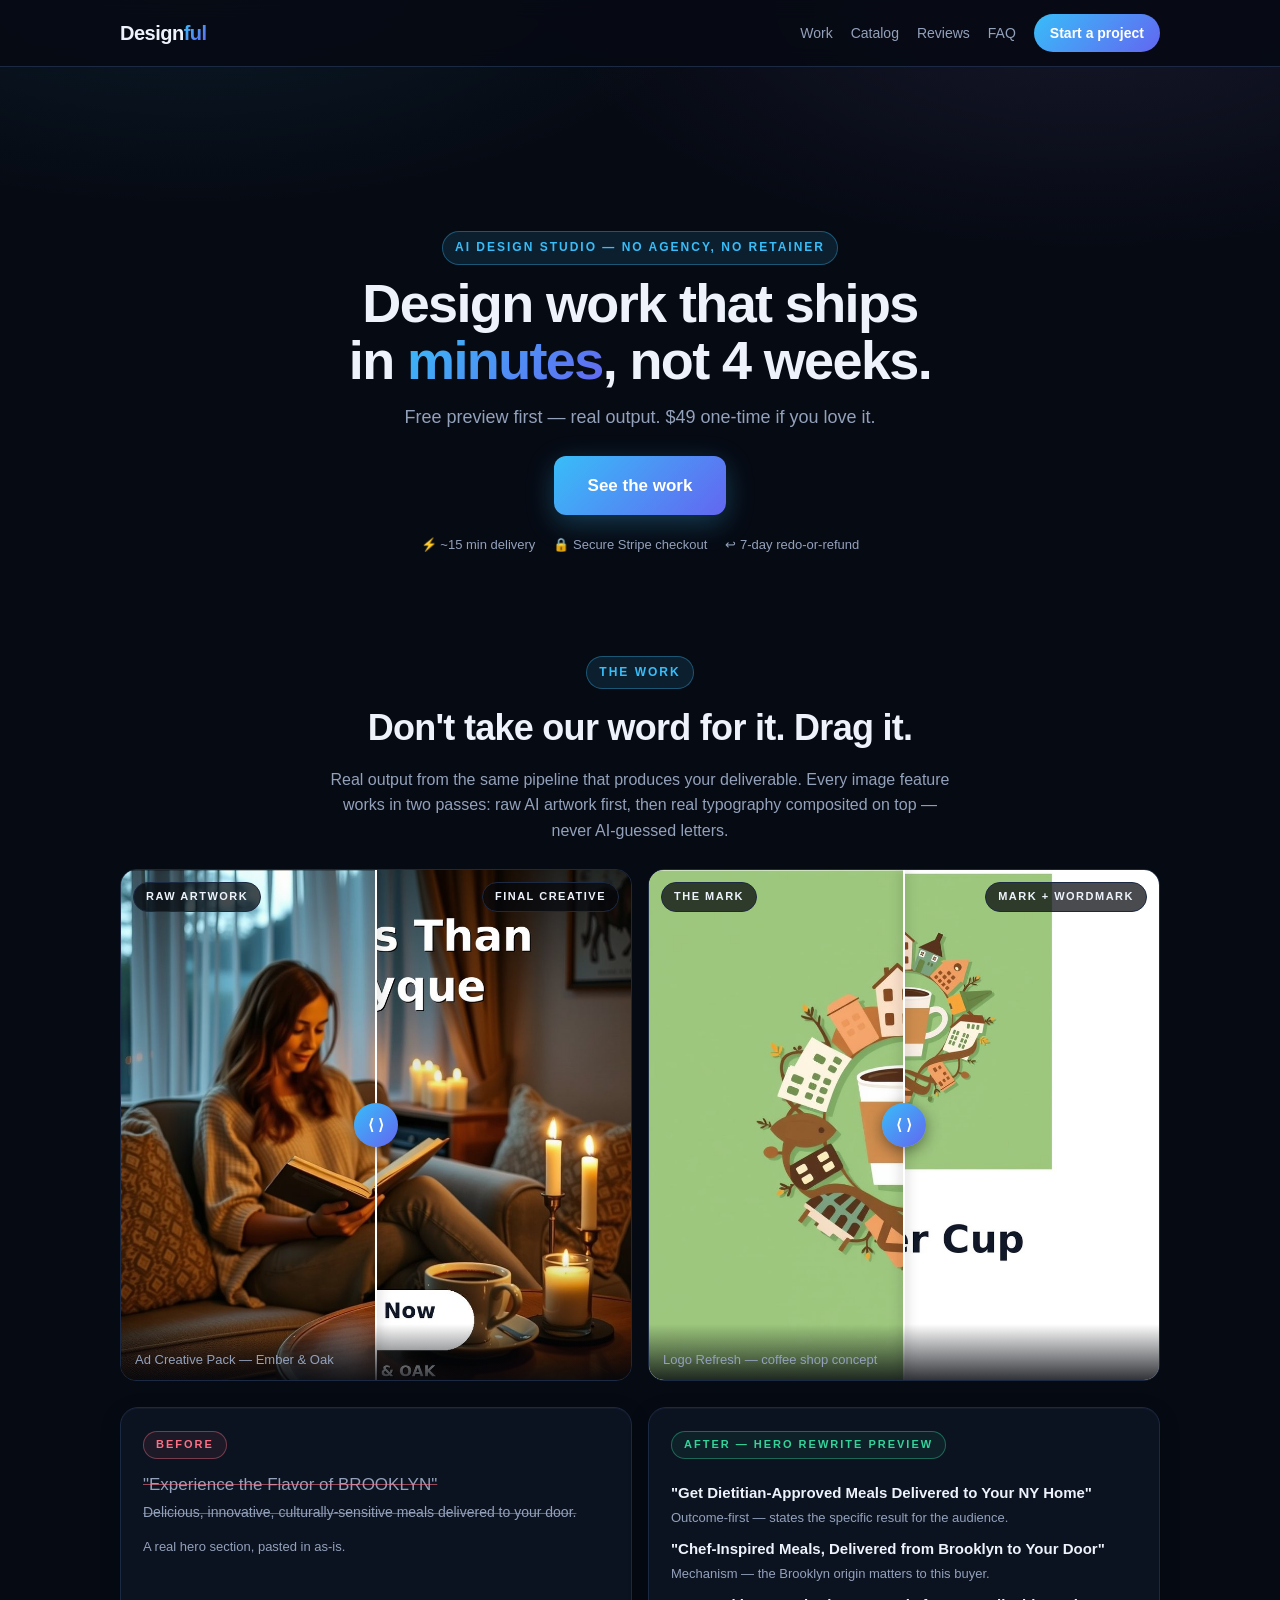
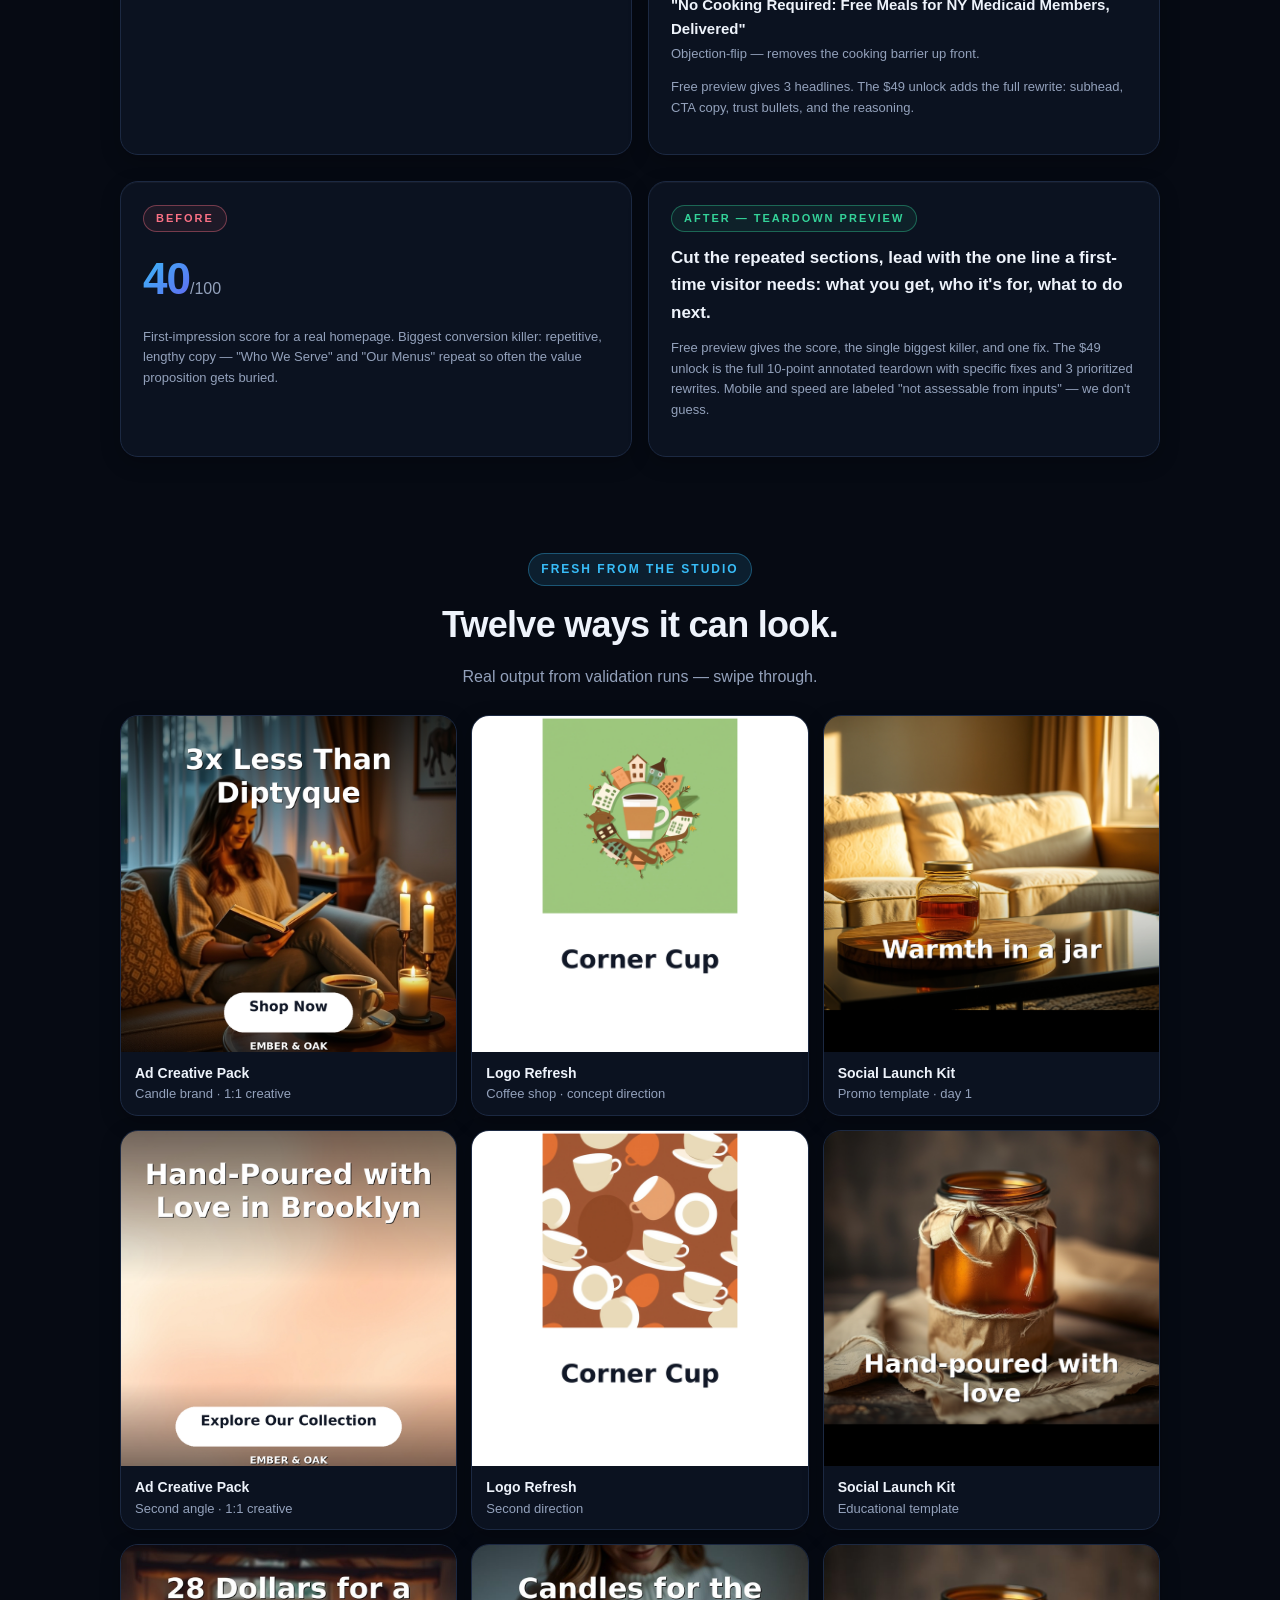
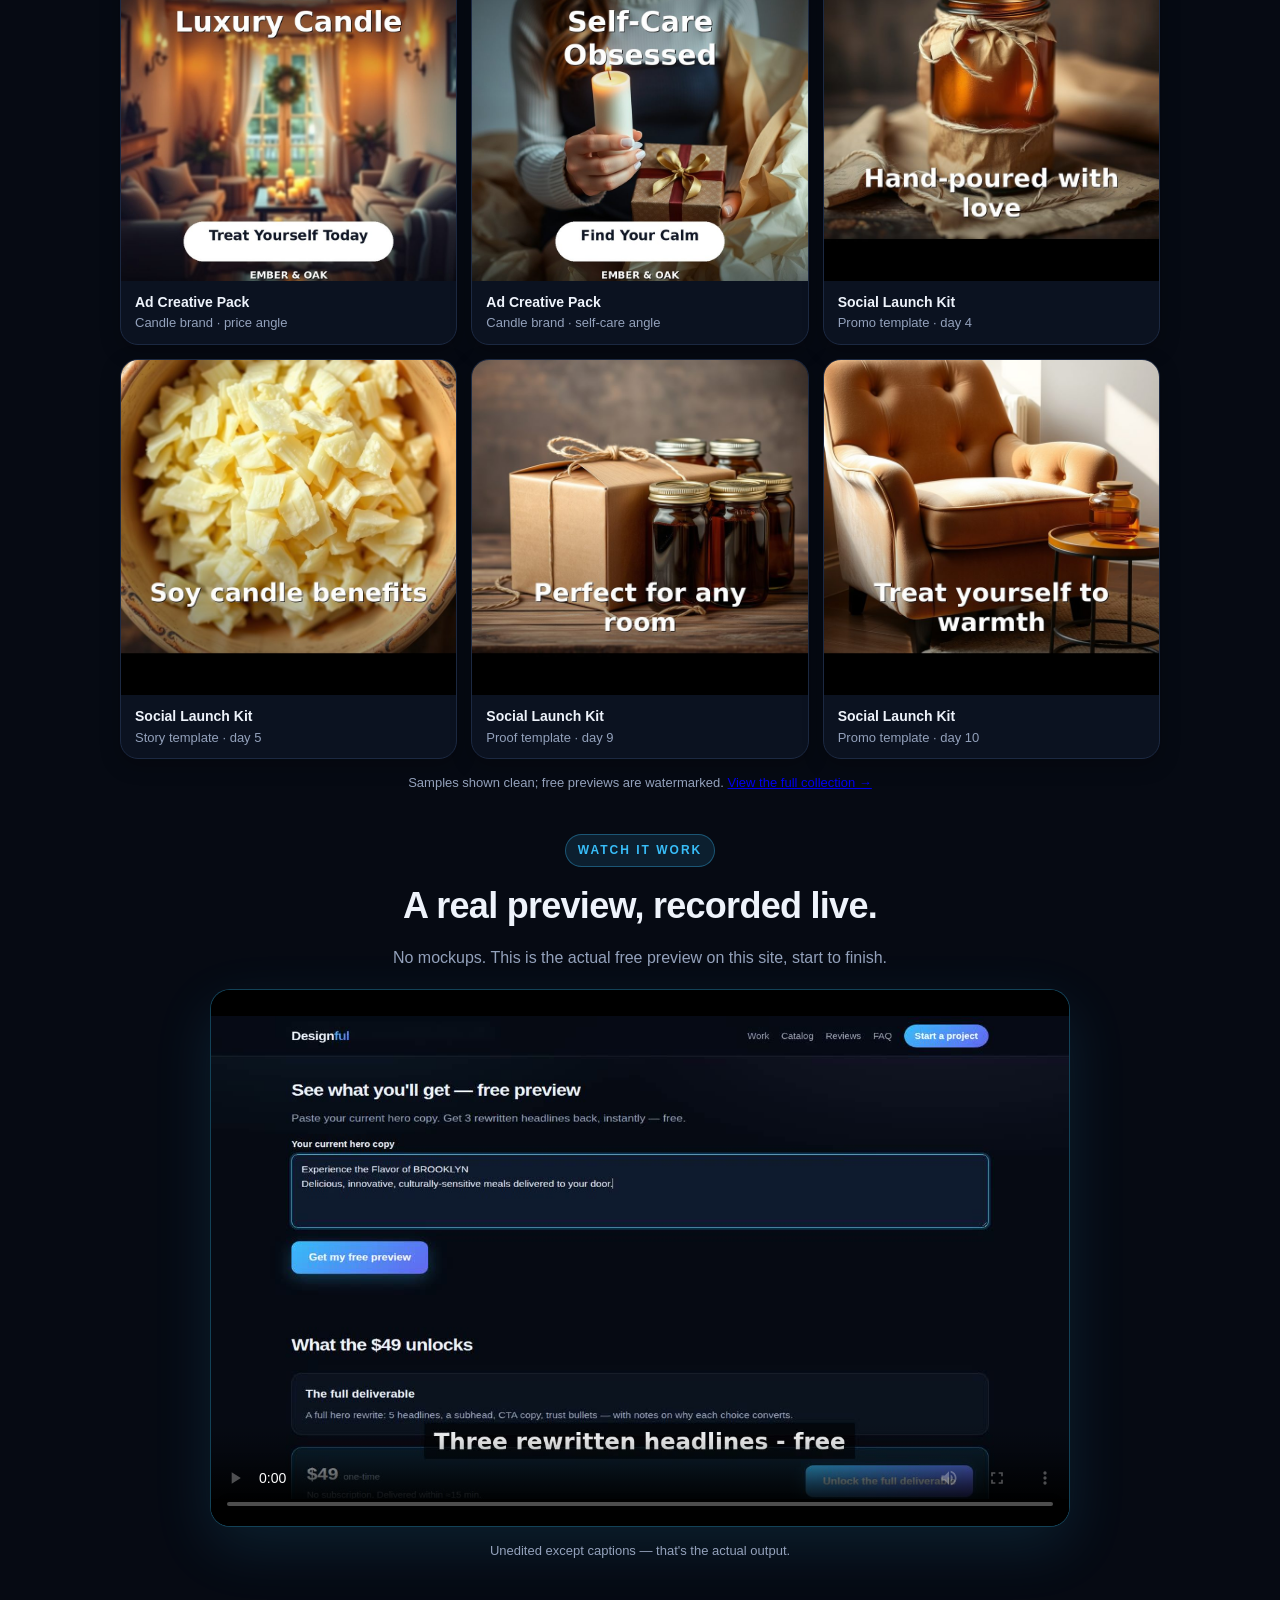
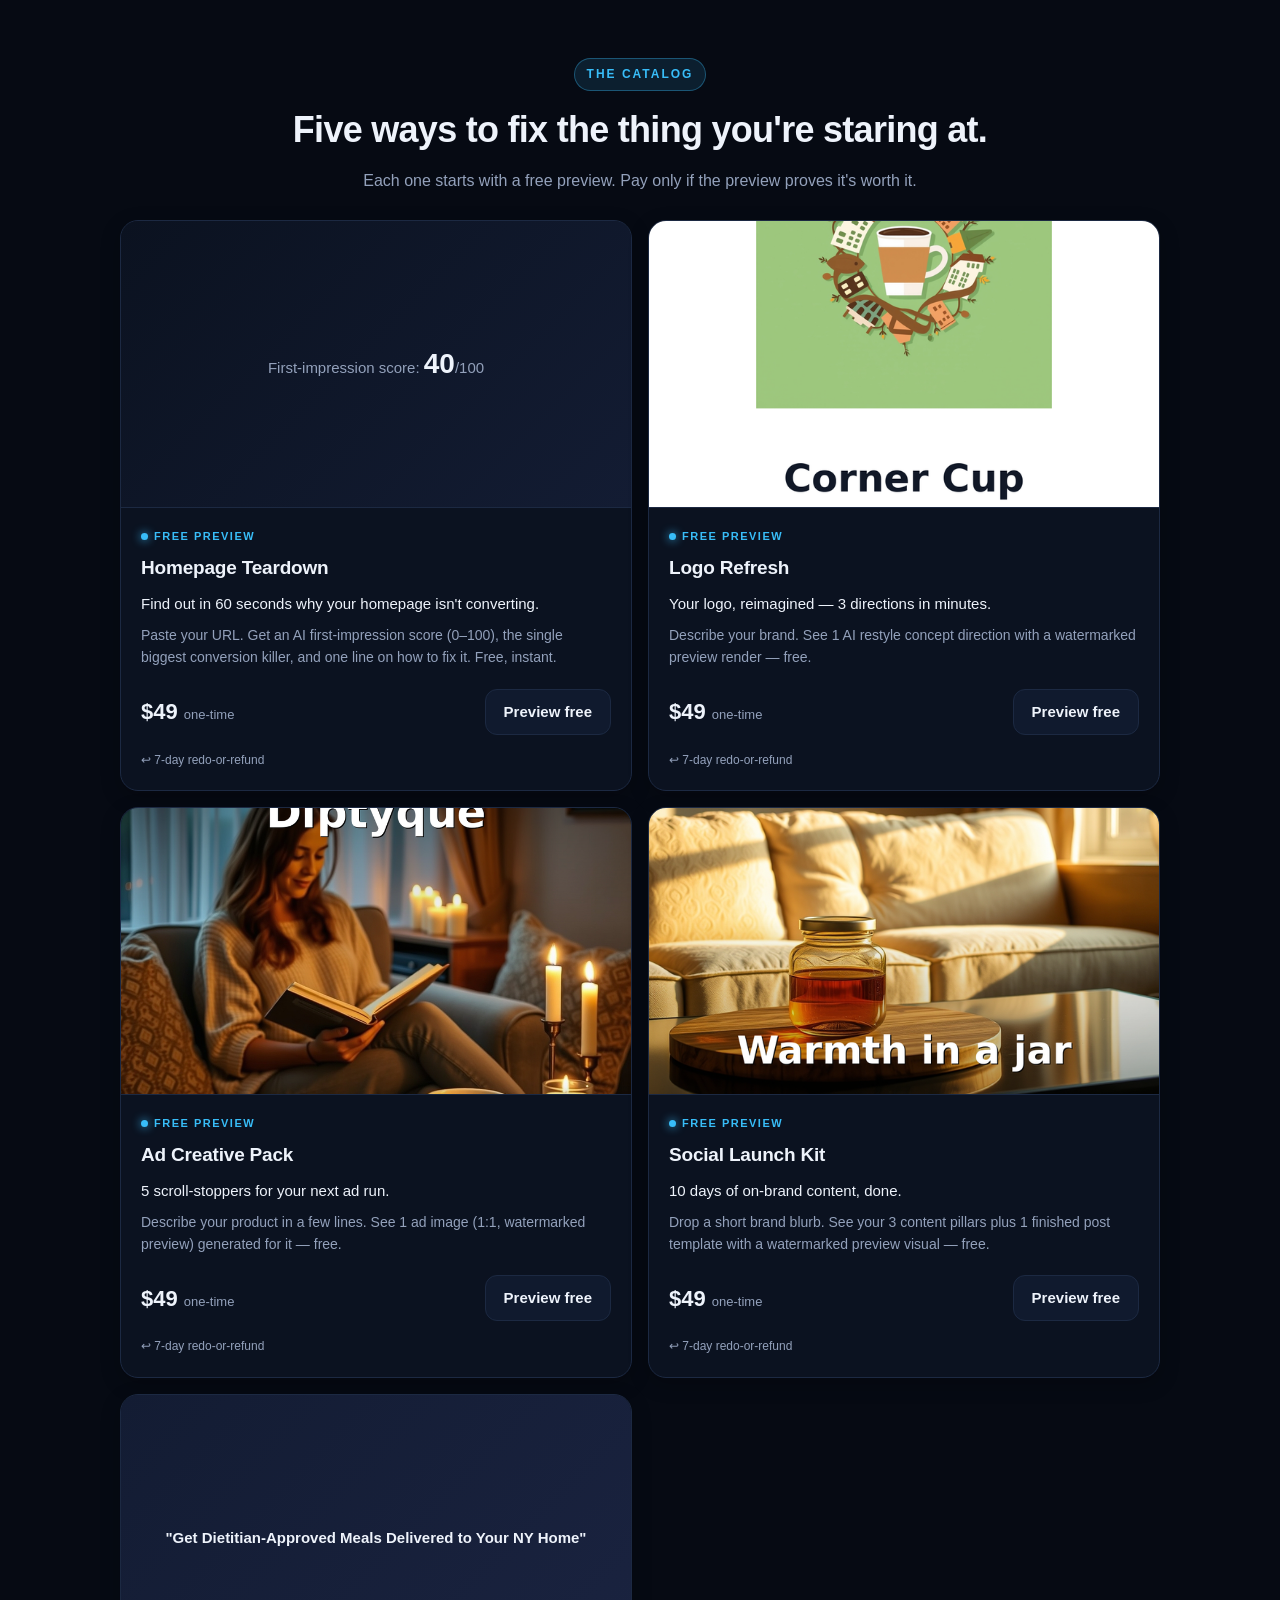
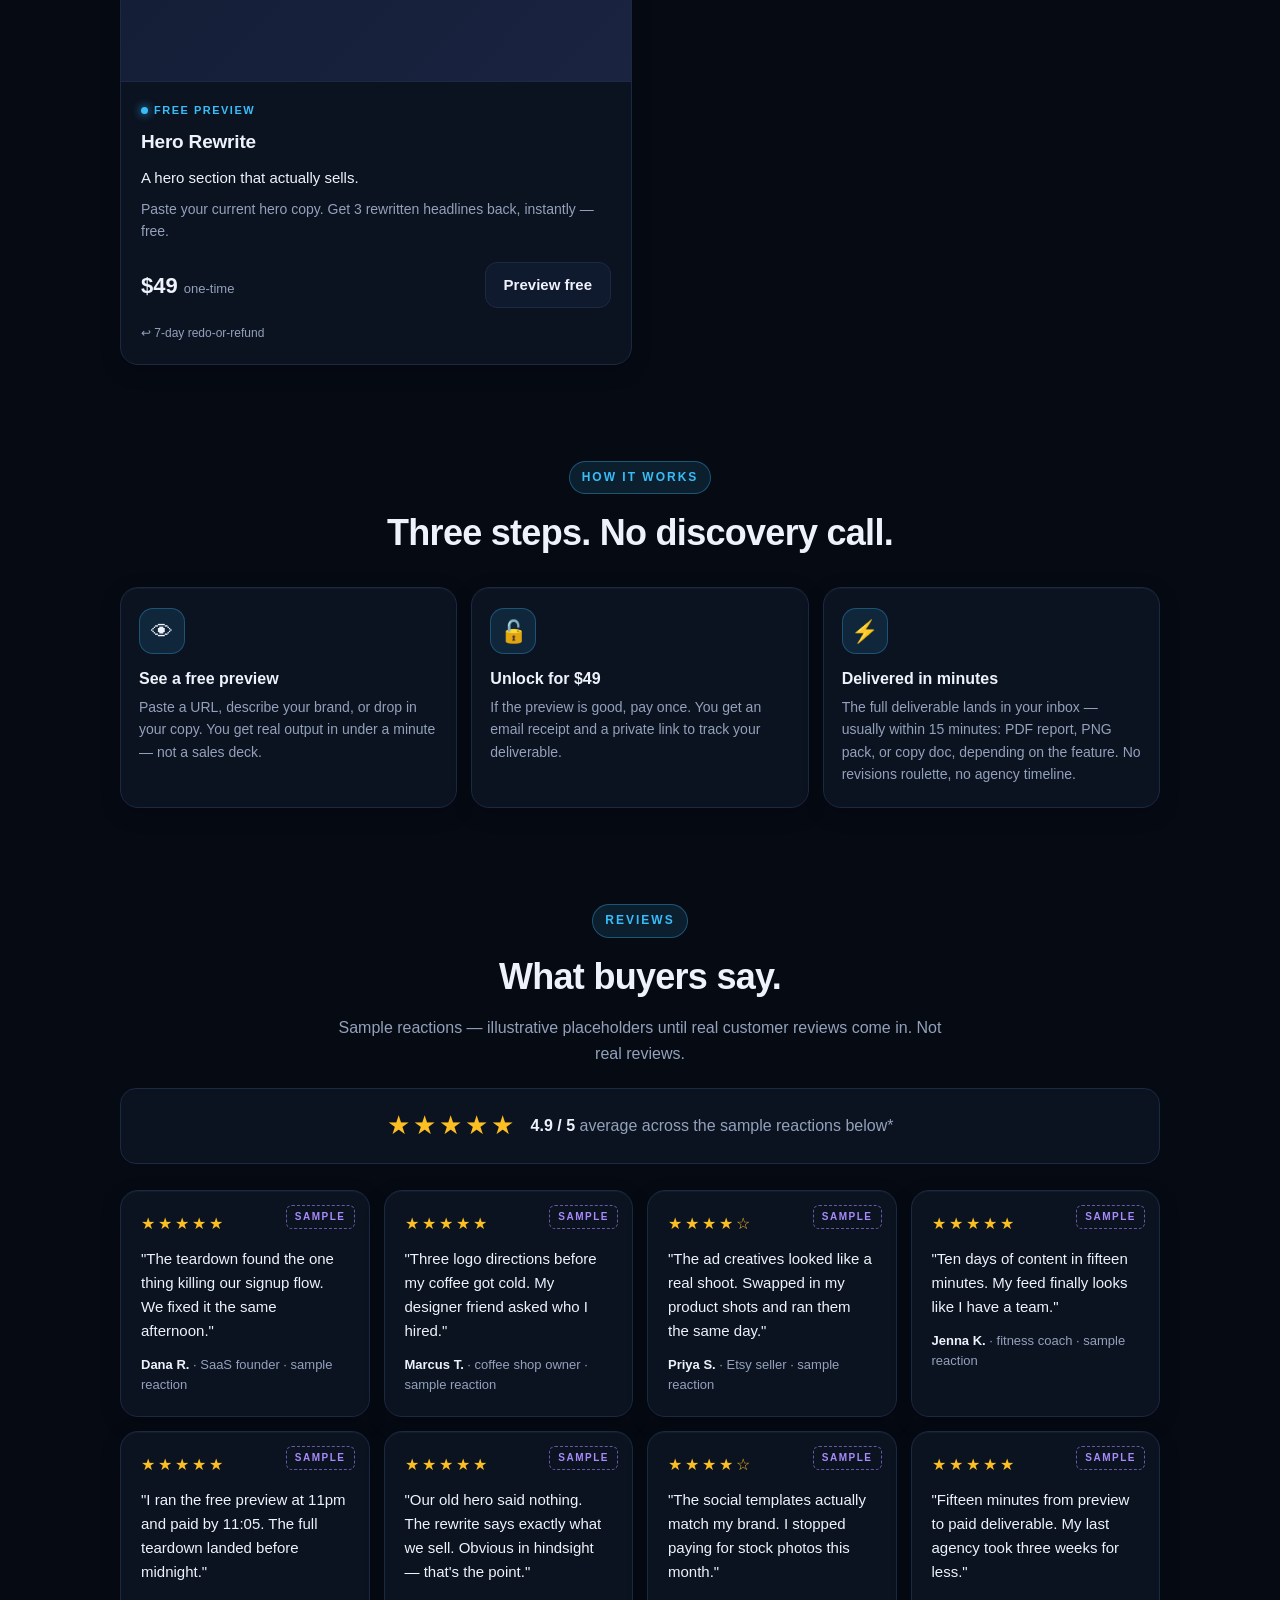
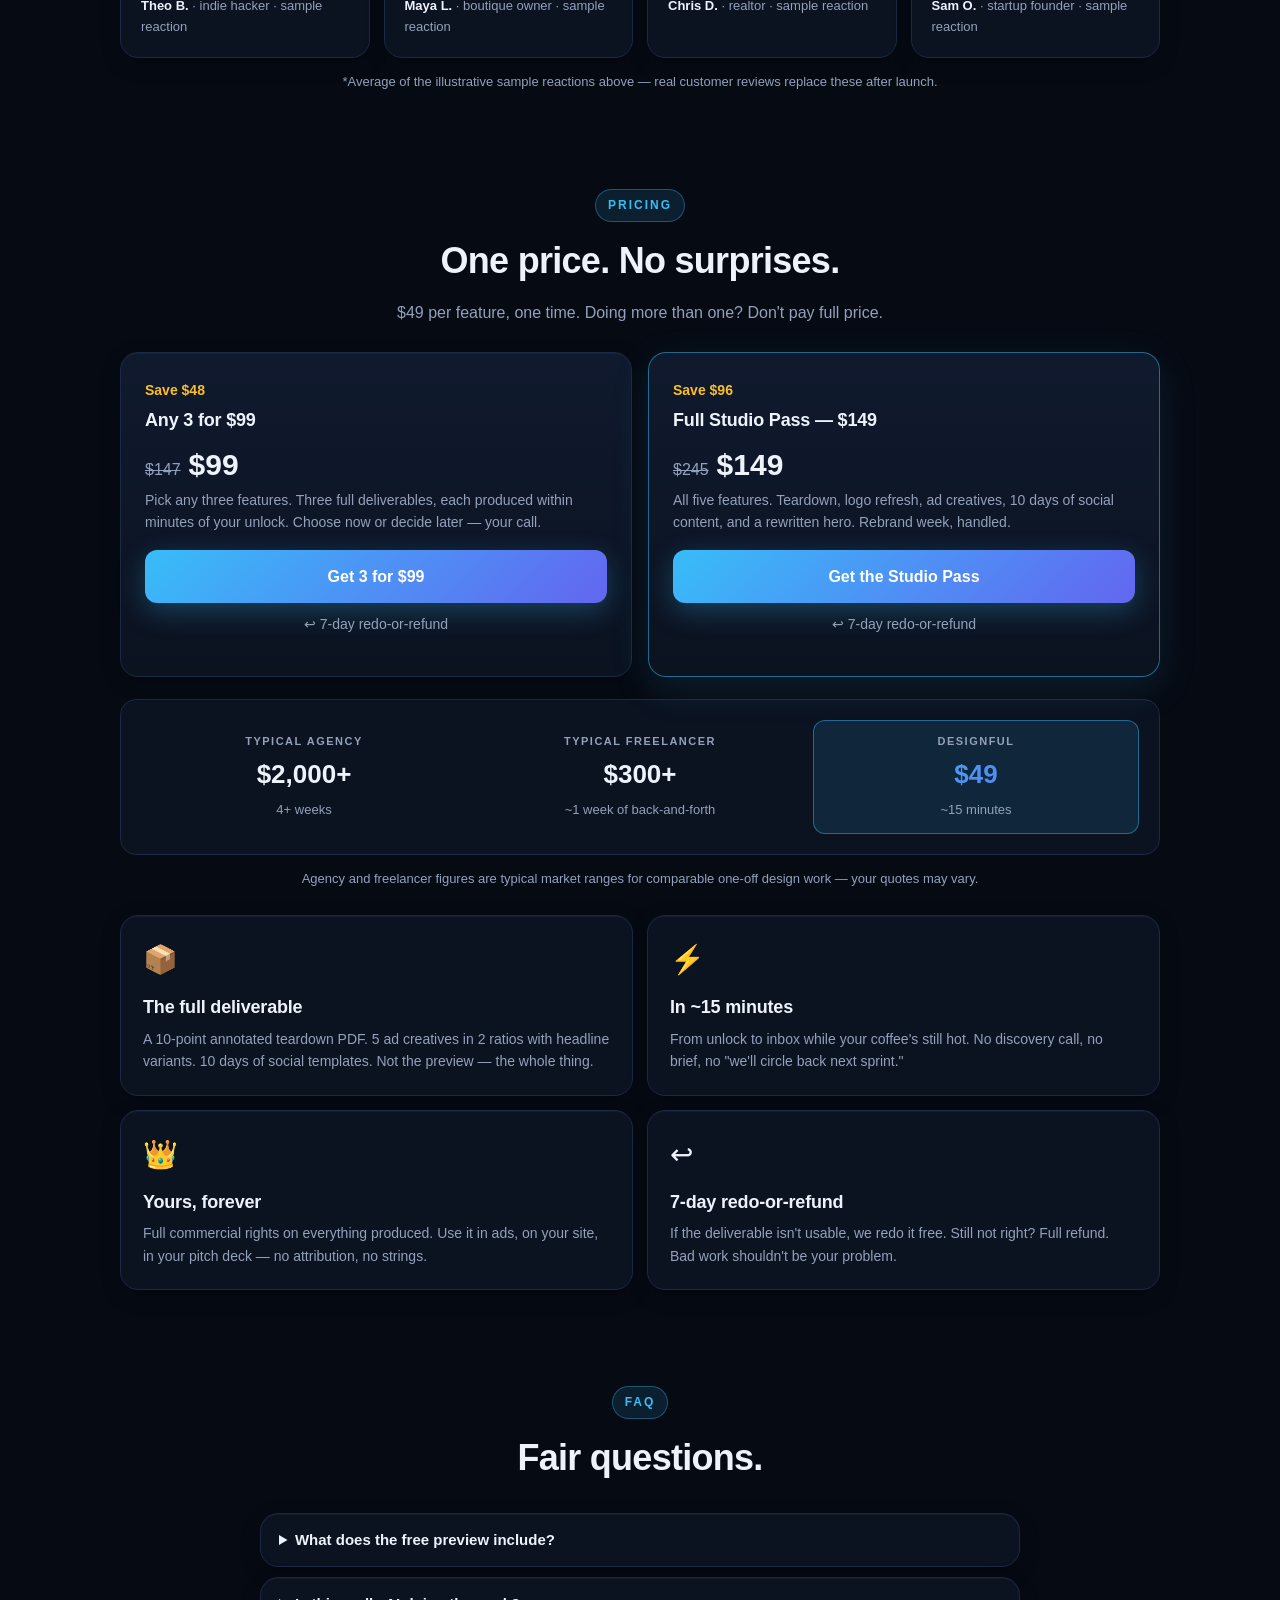
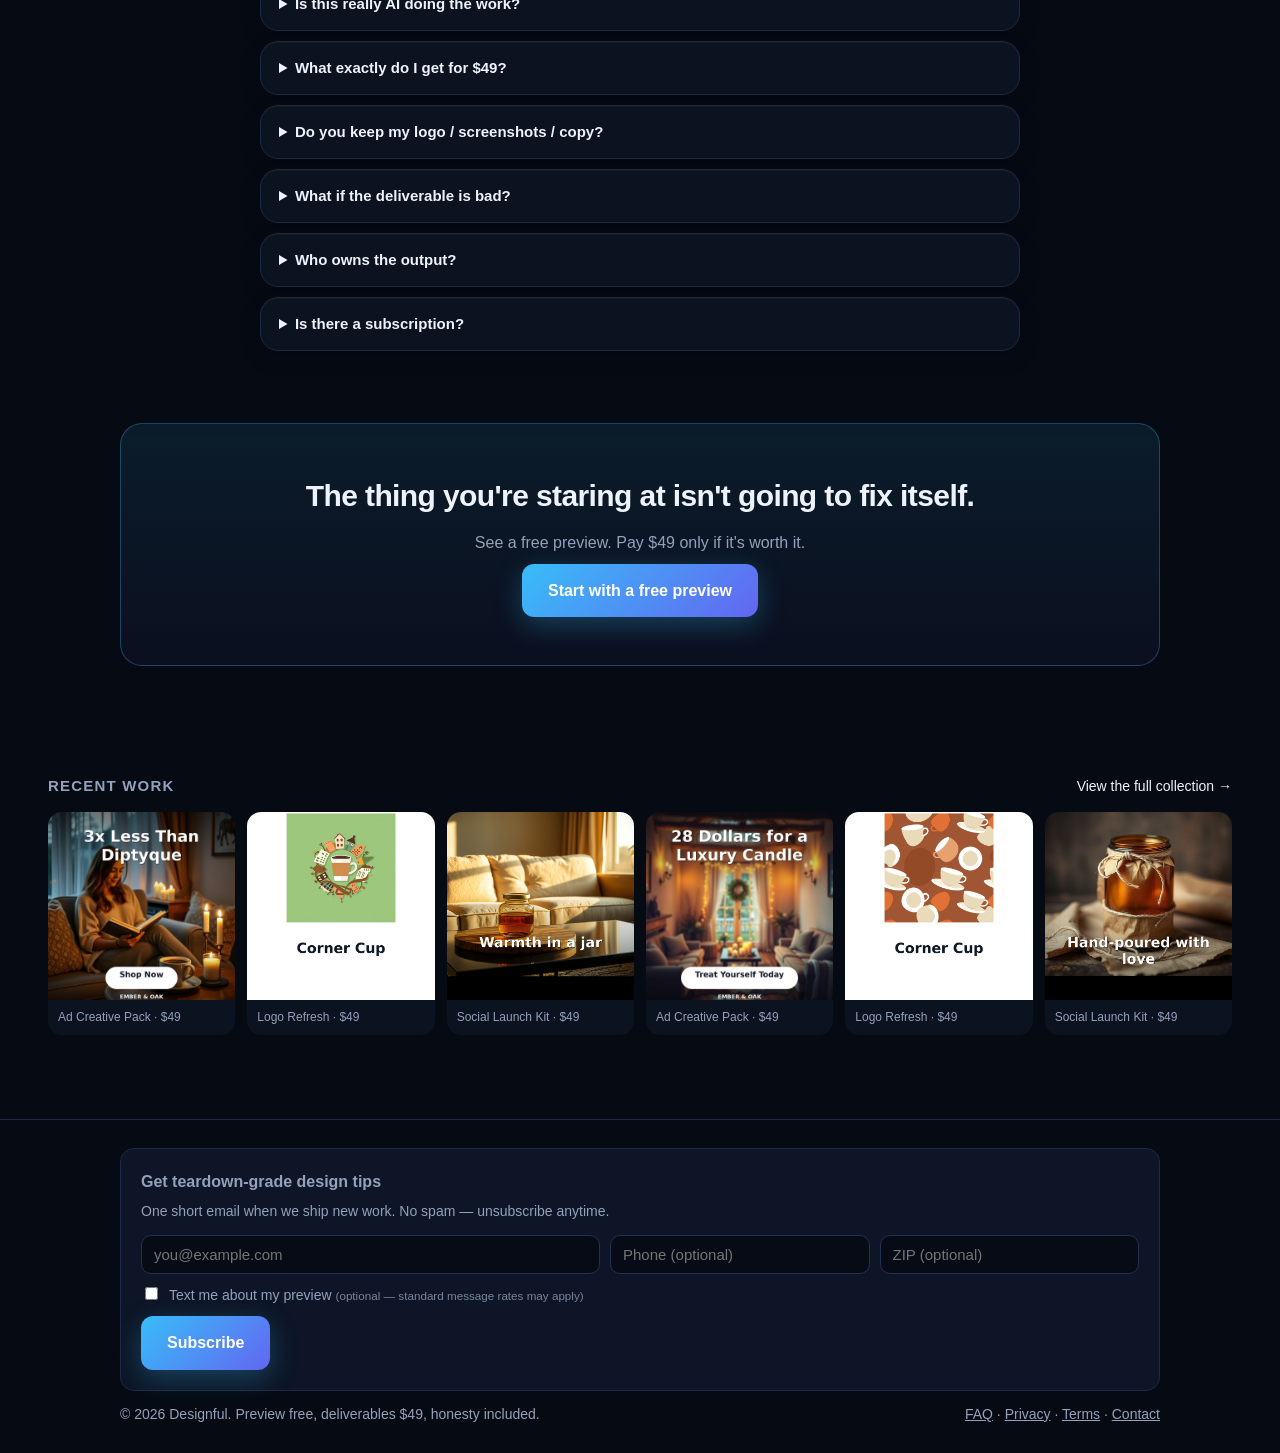
==== commit 4e8c8f2e: "Tracking: GA4 gtag.js (G-1J02K3V6EL) + GTM container (GTM-PZLMLZ5C) wired into all 7 pages" ====
--- a/index.html
+++ b/index.html
@@ -2,26 +2,37 @@
 <html lang="en">
 <head>
 <meta charset="utf-8">
+<!-- TRACKING:GA4-GTM -->
+<!-- Google Analytics 4 -->
+<script async src="https://www.googletagmanager.com/gtag/js?id=G-1J02K3V6EL"></script>
+<script>window.dataLayer=window.dataLayer||[];function gtag(){dataLayer.push(arguments);}gtag('js',new Date());gtag('config','G-1J02K3V6EL');</script>
+<!-- End Google Analytics 4 -->
+<!-- Google Tag Manager -->
+<script>(function(w,d,s,l,i){w[l]=w[l]||[];w[l].push({'gtm.start':new Date().getTime(),event:'gtm.js'});var f=d.getElementsByTagName(s)[0],j=d.createElement(s),dl=l!='dataLayer'?'&l='+l:'';j.async=true;j.src='https://www.googletagmanager.com/gtm.js?id='+i+dl;f.parentNode.insertBefore(j,f);})(window,document,'script','dataLayer','GTM-PZLMLZ5C');</script>
+<!-- End Google Tag Manager -->
 <meta name="viewport" content="width=device-width, initial-scale=1, viewport-fit=cover">
 <title>Designful — AI design deliverables in ~15 minutes, $49 flat</title>
-<meta name="description" content="See a free preview of real AI design output before you pay. Homepage teardowns, logo refreshes, ad creatives, social kits, hero rewrites — $49 per feature, one-time, 7-day redo-or-refund.">
+<meta name="description" content="Free preview of real AI design output before you pay. Teardowns, logo refreshes, ad creatives, social kits, hero rewrites — $49 one-time, 7-day redo-or-refund.">
 <link rel="canonical" href="https://designful.mehyar.us/">
 <meta property="og:type" content="website">
 <meta property="og:site_name" content="Designful">
 <meta property="og:title" content="Designful — AI design deliverables in ~15 minutes, $49 flat">
-<meta property="og:description" content="Free preview of real AI design output. $49 per feature, one-time. No agency, no retainer, no subscription.">
+<meta property="og:description" content="Free preview of real AI design output before you pay. Teardowns, logo refreshes, ad creatives, social kits, hero rewrites — $49 one-time, 7-day redo-or-refund.">
 <meta property="og:url" content="https://designful.mehyar.us/">
 <meta property="og:image" content="https://designful.mehyar.us/demo-poster.jpg">
 <meta property="og:image:alt" content="Designful product demo — a real AI hero rewrite preview">
 <meta name="twitter:card" content="summary_large_image">
 <meta name="twitter:title" content="Designful — AI design deliverables in ~15 minutes, $49 flat">
-<meta name="twitter:description" content="Free preview of real AI design output. $49 per feature, one-time. No agency, no retainer, no subscription.">
+<meta name="twitter:description" content="Free preview of real AI design output before you pay. Teardowns, logo refreshes, ad creatives, social kits, hero rewrites — $49 one-time, 7-day redo-or-refund.">
 <meta name="twitter:image" content="https://designful.mehyar.us/demo-poster.jpg">
 <link rel="manifest" href="manifest.json">
 <meta name="theme-color" content="#0a1220">
 <link rel="stylesheet" href="styles.css">
 <script type="application/ld+json">
 {"@context":"https://schema.org","@type":"Organization","name":"Designful","url":"https://designful.mehyar.us/","logo":"https://designful.mehyar.us/demo-poster.jpg","sameAs":[],"contactPoint":{"@type":"ContactPoint","email":"info@mehyar.us","contactType":"customer service"}}
+</script>
+<script type="application/ld+json">
+{"@context":"https://schema.org","@type":"SoftwareApplication","name":"Designful","url":"https://designful.mehyar.us/","description":"Free preview of real AI design output before you pay. Teardowns, logo refreshes, ad creatives, social kits, hero rewrites — $49 one-time, 7-day redo-or-refund.","applicationCategory":"DesignApplication","operatingSystem":"Web","offers":{"@type":"Offer","price":"49","priceCurrency":"USD","availability":"https://schema.org/InStock"},"provider":{"@type":"Organization","name":"MehyarSoft LLC","url":"https://mehyar.us"}}
 </script>
 <script type="application/ld+json">
 {"@context":"https://schema.org","@type":"WebSite","name":"Designful","url":"https://designful.mehyar.us/"}
@@ -39,6 +50,10 @@
 </script>
 </head>
 <body>
+
+<!-- Google Tag Manager (noscript) -->
+<noscript><iframe src="https://www.googletagmanager.com/ns.html?id=GTM-PZLMLZ5C" height="0" width="0" style="display:none;visibility:hidden"></iframe></noscript>
+<!-- End Google Tag Manager (noscript) -->
 
 <header class="site-header">
   <div class="inner">
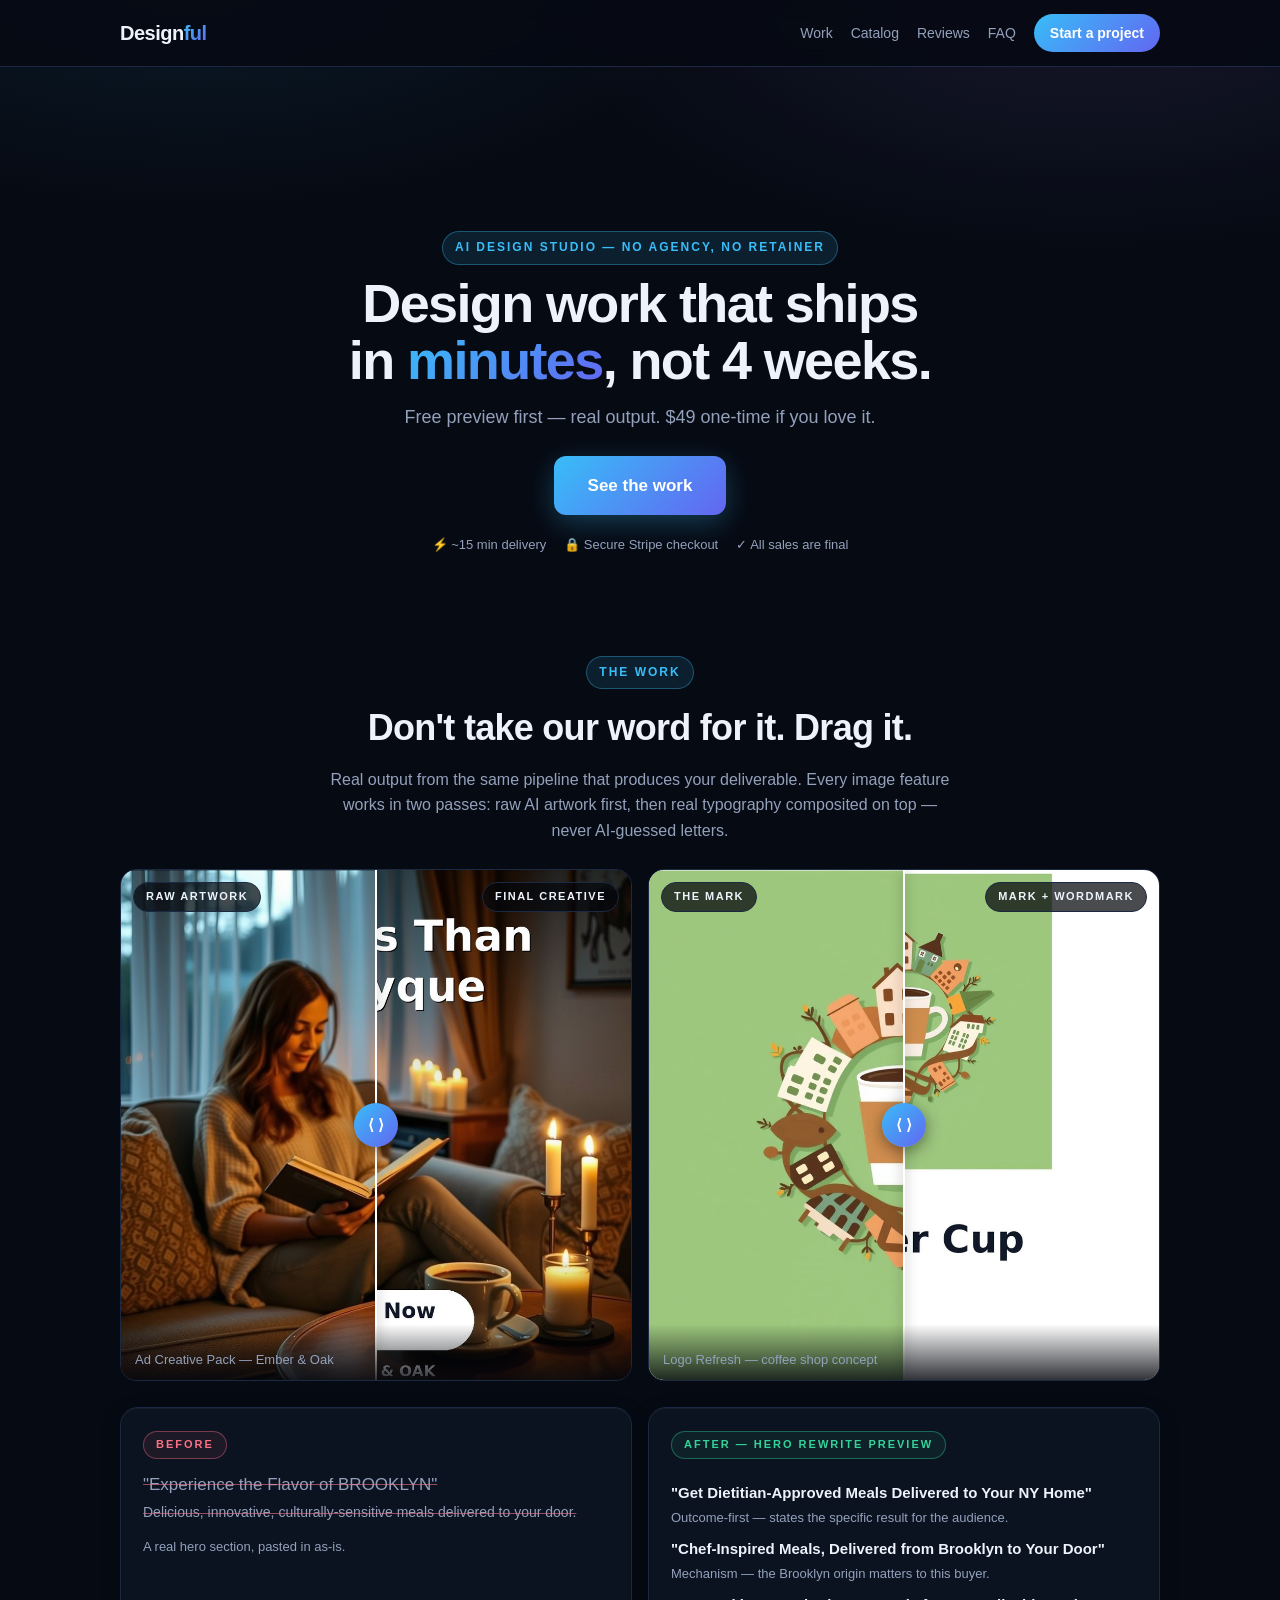
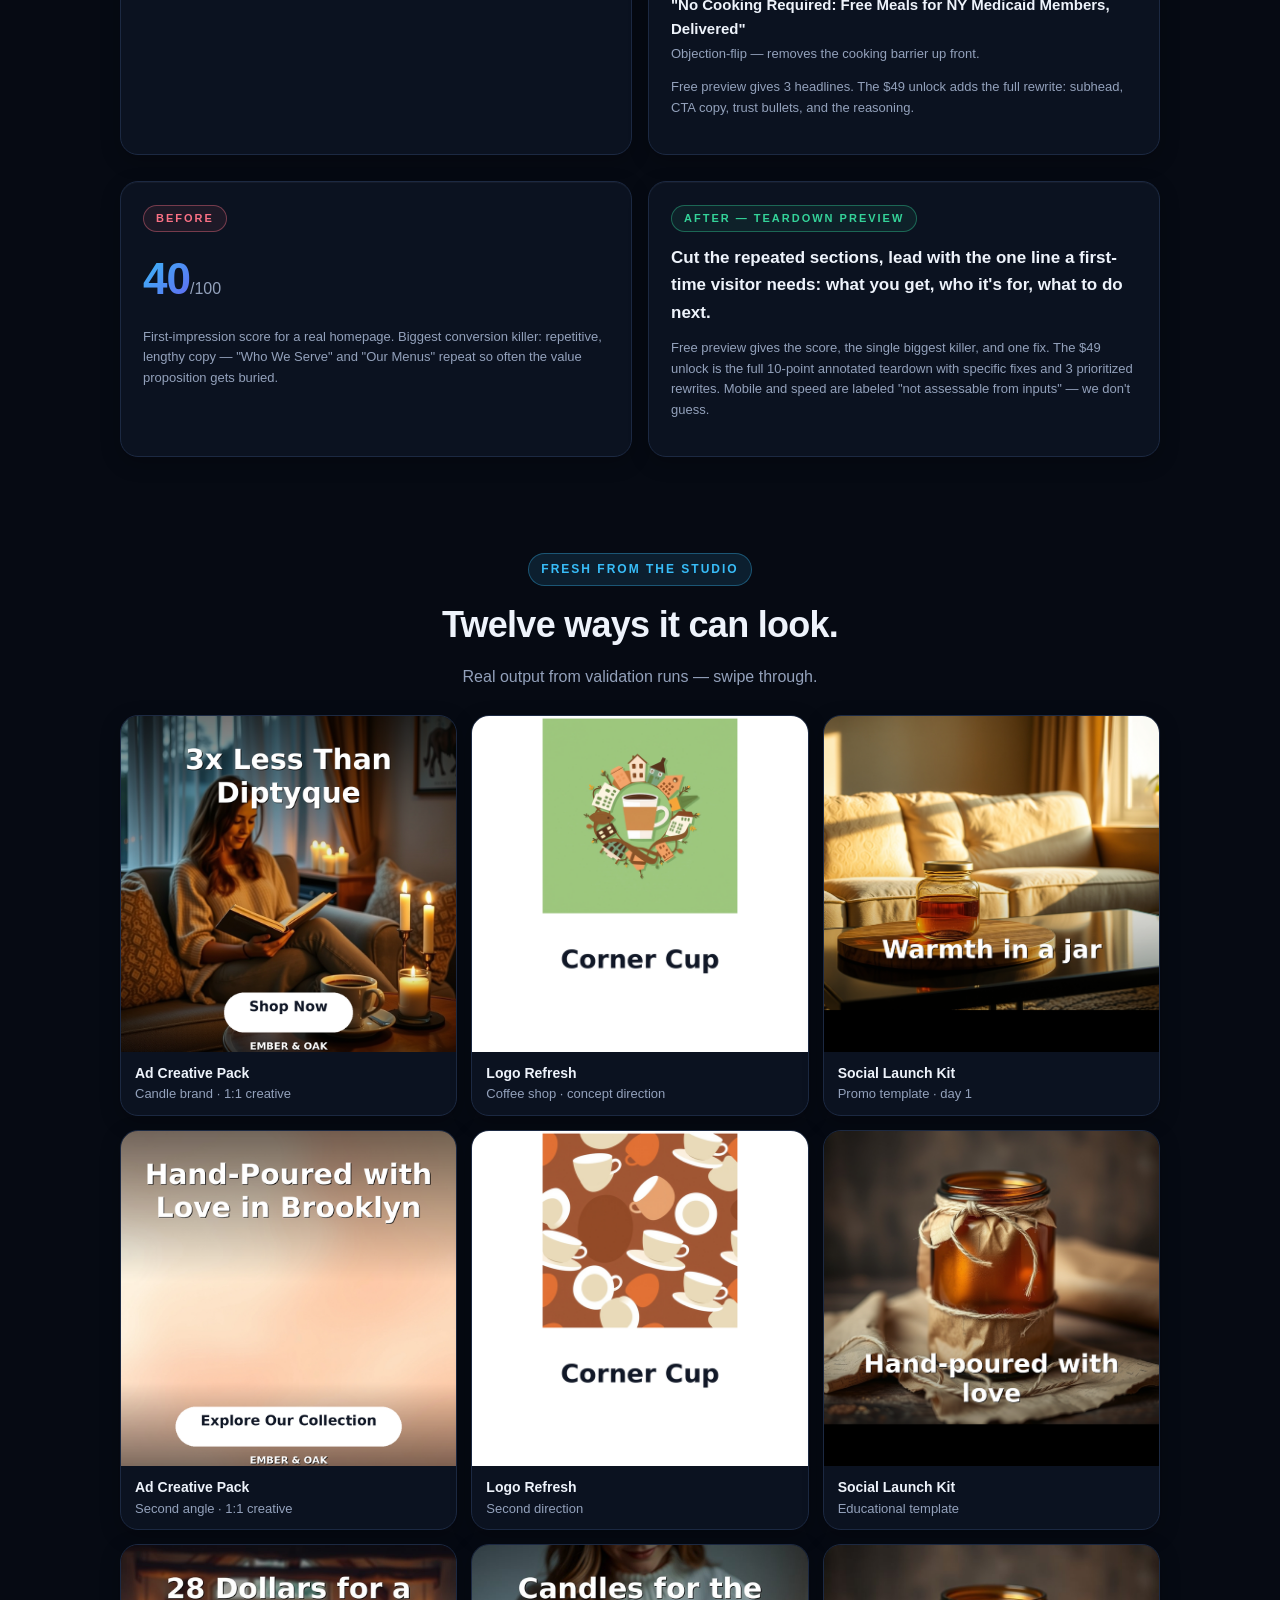
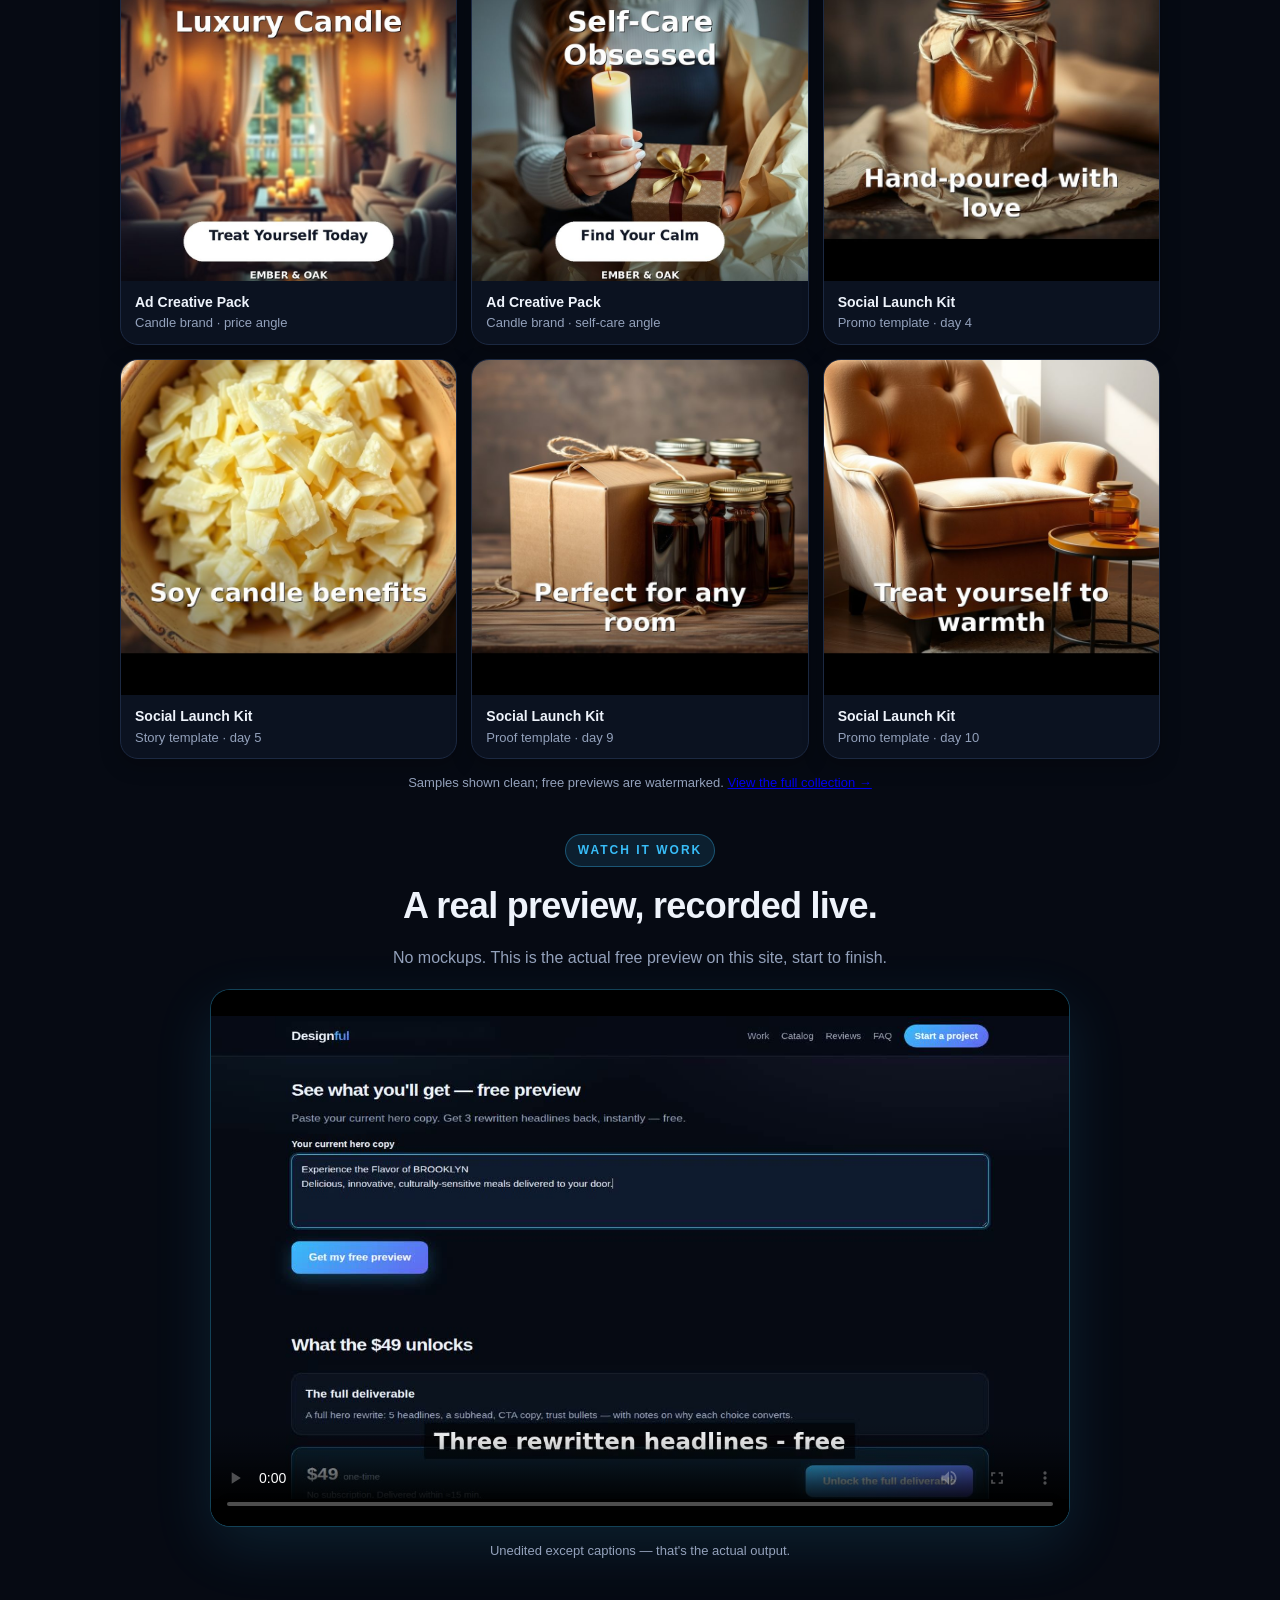
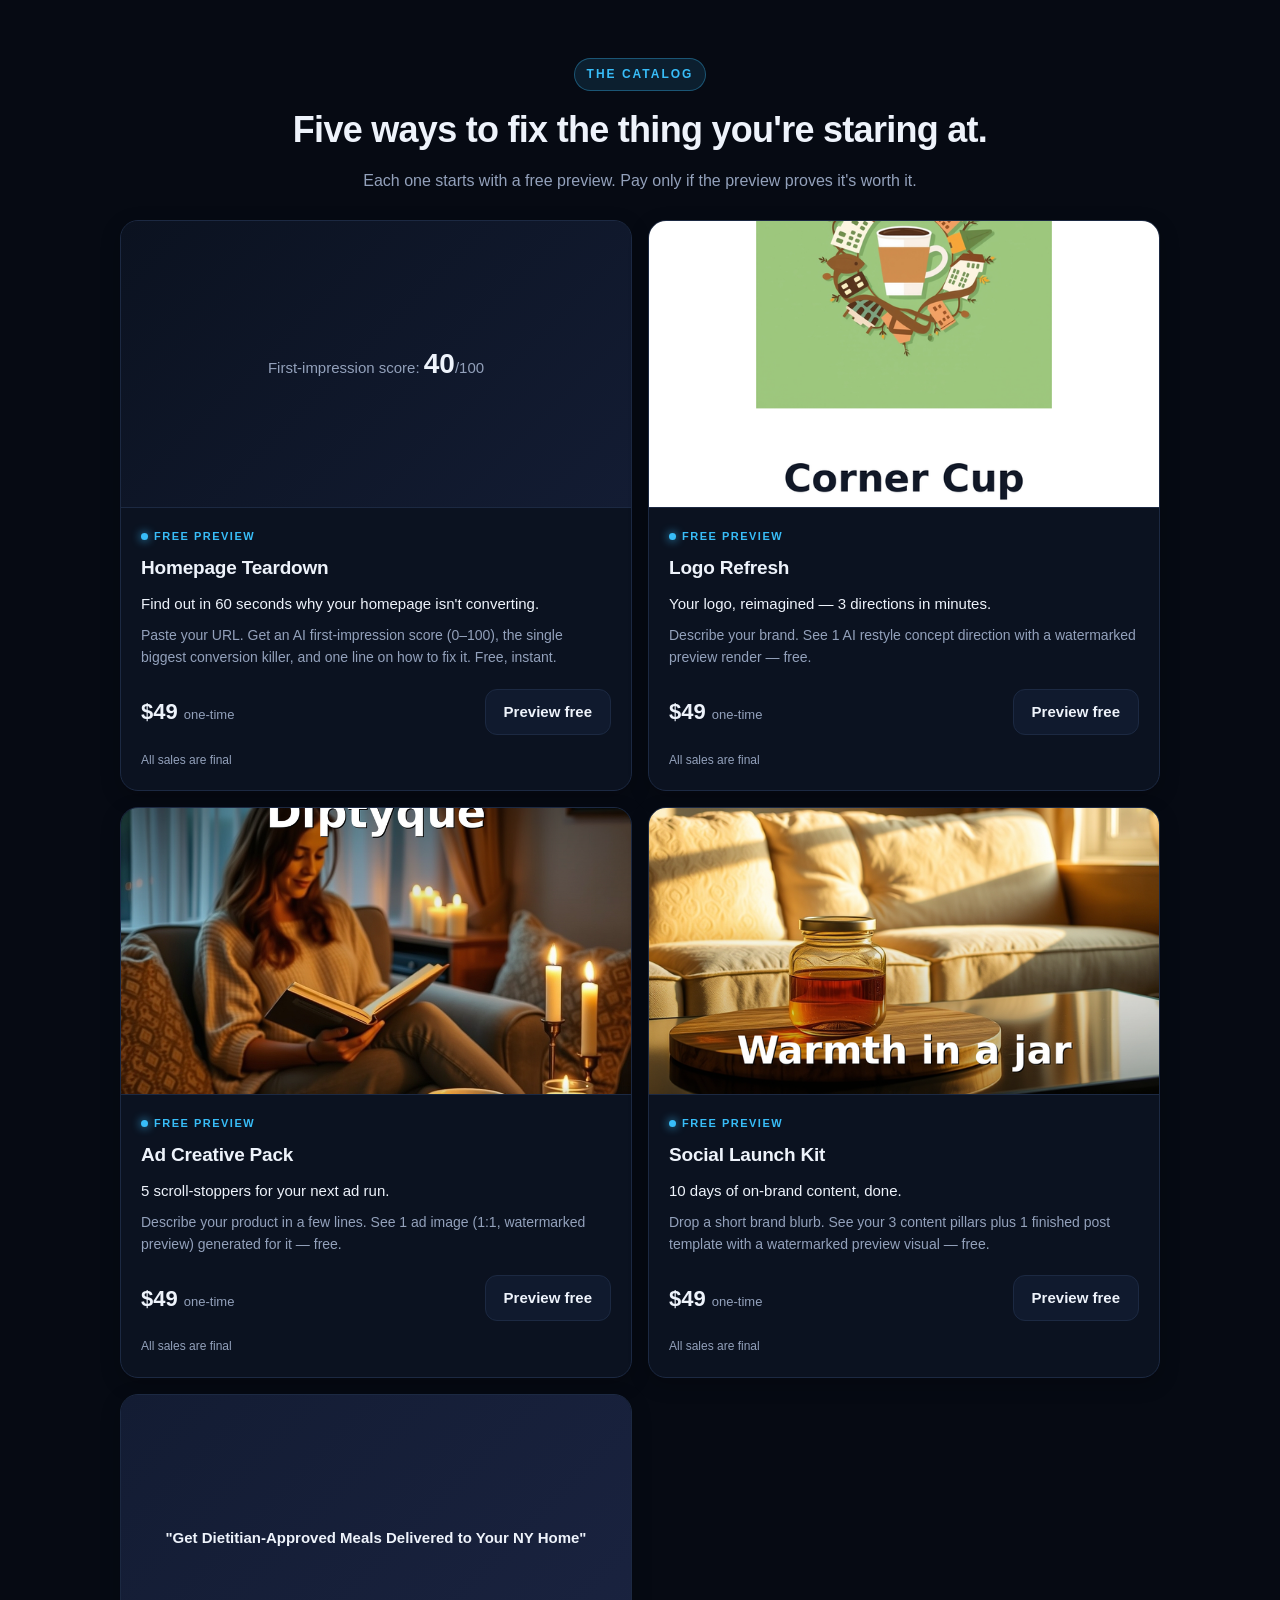
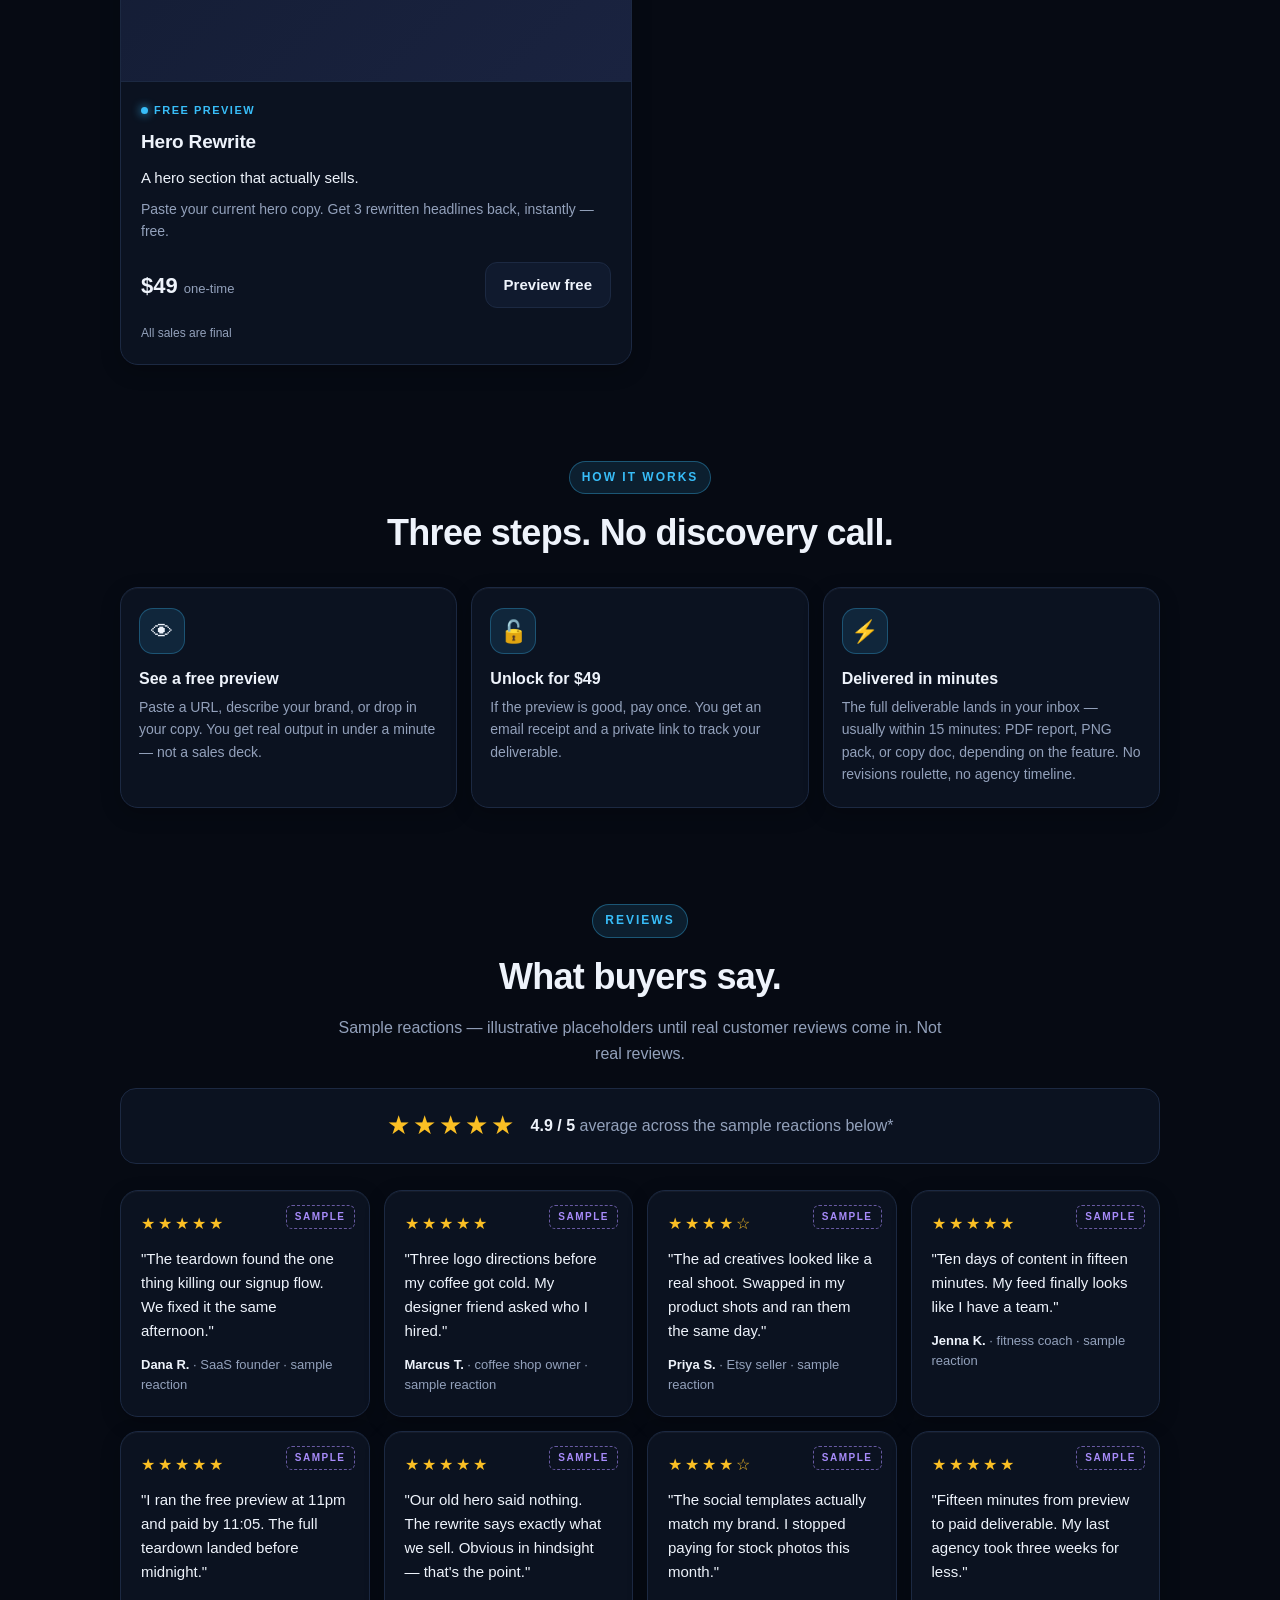
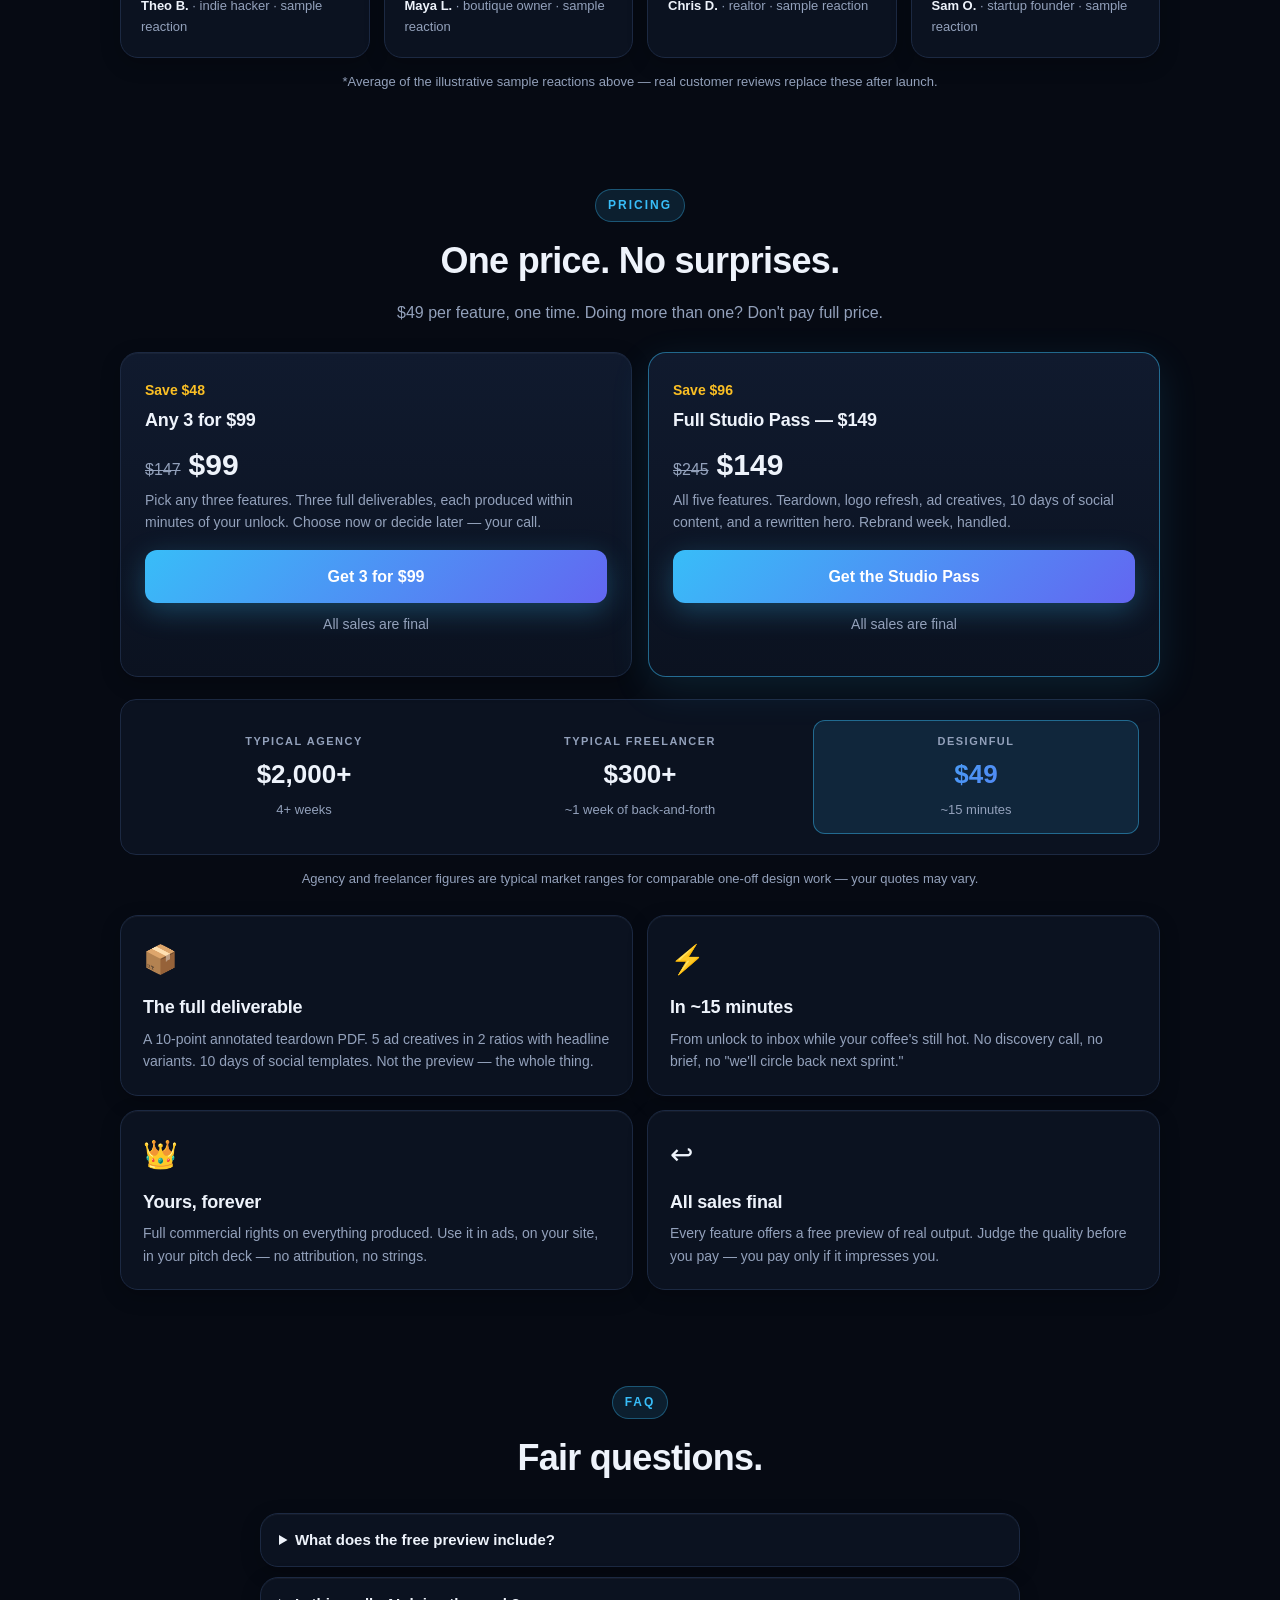
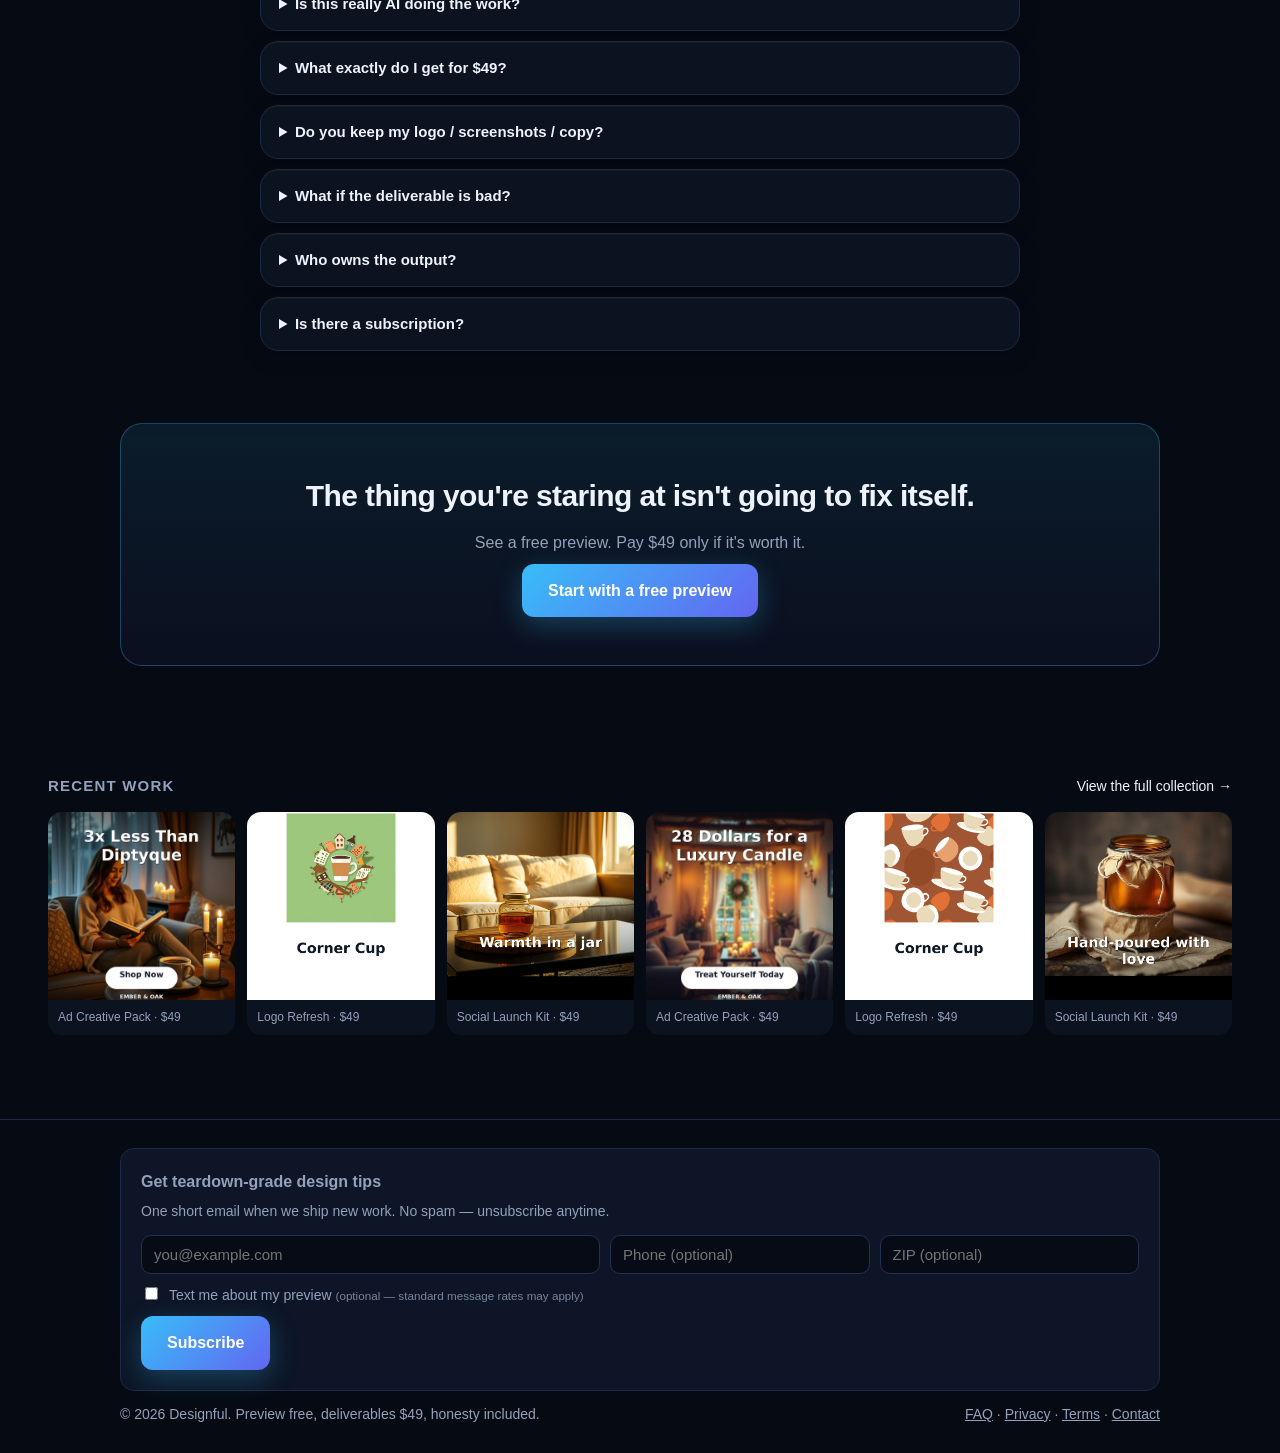
==== commit 1f662d55: "Remove all refund promises: all sales are final (index/work/feature/terms/llms.txt)" ====
--- a/index.html
+++ b/index.html
@@ -12,18 +12,18 @@
 <!-- End Google Tag Manager -->
 <meta name="viewport" content="width=device-width, initial-scale=1, viewport-fit=cover">
 <title>Designful — AI design deliverables in ~15 minutes, $49 flat</title>
-<meta name="description" content="Free preview of real AI design output before you pay. Teardowns, logo refreshes, ad creatives, social kits, hero rewrites — $49 one-time, 7-day redo-or-refund.">
+<meta name="description" content="Free preview of real AI design output before you pay. Teardowns, logo refreshes, ad creatives, social kits, hero rewrites — $49 one-time. All sales are final.">
 <link rel="canonical" href="https://designful.mehyar.us/">
 <meta property="og:type" content="website">
 <meta property="og:site_name" content="Designful">
 <meta property="og:title" content="Designful — AI design deliverables in ~15 minutes, $49 flat">
-<meta property="og:description" content="Free preview of real AI design output before you pay. Teardowns, logo refreshes, ad creatives, social kits, hero rewrites — $49 one-time, 7-day redo-or-refund.">
+<meta property="og:description" content="Free preview of real AI design output before you pay. Teardowns, logo refreshes, ad creatives, social kits, hero rewrites — $49 one-time. All sales are final.">
 <meta property="og:url" content="https://designful.mehyar.us/">
 <meta property="og:image" content="https://designful.mehyar.us/demo-poster.jpg">
 <meta property="og:image:alt" content="Designful product demo — a real AI hero rewrite preview">
 <meta name="twitter:card" content="summary_large_image">
 <meta name="twitter:title" content="Designful — AI design deliverables in ~15 minutes, $49 flat">
-<meta name="twitter:description" content="Free preview of real AI design output before you pay. Teardowns, logo refreshes, ad creatives, social kits, hero rewrites — $49 one-time, 7-day redo-or-refund.">
+<meta name="twitter:description" content="Free preview of real AI design output before you pay. Teardowns, logo refreshes, ad creatives, social kits, hero rewrites — $49 one-time. All sales are final.">
 <meta name="twitter:image" content="https://designful.mehyar.us/demo-poster.jpg">
 <link rel="manifest" href="manifest.json">
 <meta name="theme-color" content="#0a1220">
@@ -32,7 +32,7 @@
 {"@context":"https://schema.org","@type":"Organization","name":"Designful","url":"https://designful.mehyar.us/","logo":"https://designful.mehyar.us/demo-poster.jpg","sameAs":[],"contactPoint":{"@type":"ContactPoint","email":"info@mehyar.us","contactType":"customer service"}}
 </script>
 <script type="application/ld+json">
-{"@context":"https://schema.org","@type":"SoftwareApplication","name":"Designful","url":"https://designful.mehyar.us/","description":"Free preview of real AI design output before you pay. Teardowns, logo refreshes, ad creatives, social kits, hero rewrites — $49 one-time, 7-day redo-or-refund.","applicationCategory":"DesignApplication","operatingSystem":"Web","offers":{"@type":"Offer","price":"49","priceCurrency":"USD","availability":"https://schema.org/InStock"},"provider":{"@type":"Organization","name":"MehyarSoft LLC","url":"https://mehyar.us"}}
+{"@context":"https://schema.org","@type":"SoftwareApplication","name":"Designful","url":"https://designful.mehyar.us/","description":"Free preview of real AI design output before you pay. Teardowns, logo refreshes, ad creatives, social kits, hero rewrites — $49 one-time. All sales are final.","applicationCategory":"DesignApplication","operatingSystem":"Web","offers":{"@type":"Offer","price":"49","priceCurrency":"USD","availability":"https://schema.org/InStock"},"provider":{"@type":"Organization","name":"MehyarSoft LLC","url":"https://mehyar.us"}}
 </script>
 <script type="application/ld+json">
 {"@context":"https://schema.org","@type":"WebSite","name":"Designful","url":"https://designful.mehyar.us/"}
@@ -43,7 +43,7 @@
 {"@type":"Question","name":"Is this really AI doing the work?","acceptedAnswer":{"@type":"Answer","text":"Yes. Large language models plus image models on Cloudflare, with structured recipes per feature. That's why it's $49 and minutes instead of $4,900 and 4 weeks."}},
 {"@type":"Question","name":"What exactly do I get for $49?","acceptedAnswer":{"@type":"Answer","text":"The full deliverable for that feature — e.g. a 10-point annotated homepage teardown PDF, or 5 ad creatives in 2 ratios with 3 headline variants each. Every feature page lists exactly what's included."}},
 {"@type":"Question","name":"Do you keep my logo / screenshots / copy?","acceptedAnswer":{"@type":"Answer","text":"Inputs are kept only long enough to produce the deliverable, then deleted. Designful never sells data, never trains on it, and never uses a brand in marketing without permission."}},
-{"@type":"Question","name":"What if the deliverable is bad?","acceptedAnswer":{"@type":"Answer","text":"Email within 7 days and Designful will redo it once, free. If it's still not usable, you get a full refund."}},
+{"@type":"Question","name":"What if the deliverable is bad?","acceptedAnswer":{"@type":"Answer","text":"All sales are final. Every feature comes with a free preview of real output, so judge the quality before you pay."}},
 {"@type":"Question","name":"Who owns the output?","acceptedAnswer":{"@type":"Answer","text":"You do. Full commercial rights, forever."}},
 {"@type":"Question","name":"Is there a subscription?","acceptedAnswer":{"@type":"Answer","text":"No. Every feature is a one-time $49. Bundles are one-time too."}}
 ]}
@@ -80,7 +80,7 @@
     <div class="trust-row">
       <span>⚡ ~15 min delivery</span>
       <span>🔒 Secure Stripe checkout</span>
-      <span>↩ 7-day redo-or-refund</span>
+      <span>✓ All sales are final</span>
     </div>
   </section>
 
@@ -307,7 +307,7 @@
         <div class="price"><s>$147</s>$99</div>
         <p>Pick any three features. Three full deliverables, each produced within minutes of your unlock. Choose now or decide later — your call.</p>
         <button class="btn btn-primary btn-block" data-buy="bundle-3">Get 3 for $99</button>
-        <p class="price-guarantee" style="text-align:center;margin-top:10px">↩ 7-day redo-or-refund</p>
+        <p class="price-guarantee" style="text-align:center;margin-top:10px">All sales are final</p>
       </div>
       <div class="bundle featured reveal">
         <span class="save">Save $96</span>
@@ -315,7 +315,7 @@
         <div class="price"><s>$245</s>$149</div>
         <p>All five features. Teardown, logo refresh, ad creatives, 10 days of social content, and a rewritten hero. Rebrand week, handled.</p>
         <button class="btn btn-primary btn-block" data-buy="studio-pass">Get the Studio Pass</button>
-        <p class="price-guarantee" style="text-align:center;margin-top:10px">↩ 7-day redo-or-refund</p>
+        <p class="price-guarantee" style="text-align:center;margin-top:10px">All sales are final</p>
       </div>
     </div>
     <div class="compare-strip reveal">
@@ -354,8 +354,8 @@
       </div>
       <div class="value-card reveal">
         <div class="value-icon">↩</div>
-        <h3>7-day redo-or-refund</h3>
-        <p>If the deliverable isn't usable, we redo it free. Still not right? Full refund. Bad work shouldn't be your problem.</p>
+        <h3>All sales final</h3>
+        <p>Every feature offers a free preview of real output. Judge the quality before you pay — you pay only if it impresses you.</p>
       </div>
     </div>
   </section>
@@ -383,7 +383,7 @@
       </details>
       <details class="reveal">
         <summary>What if the deliverable is bad?</summary>
-        <p>Email us within 7 days and we'll redo it once, free. If it's still not usable, you get a full refund. Bad work shouldn't be your problem.</p>
+        <p>All sales are final. That's why every feature comes with a free preview of real output — judge the quality before you pay.</p>
       </details>
       <details class="reveal">
         <summary>Who owns the output?</summary>
@@ -496,7 +496,7 @@
         '<span class="price">$49 <small>one-time</small></span>' +
         '<a class="btn btn-ghost" href="feature.html?f=' + p.slug + '">Preview free</a>' +
       "</div>" +
-      '<p class="price-guarantee">↩ 7-day redo-or-refund</p>' +
+      '<p class="price-guarantee">All sales are final</p>' +
       "</div>";
     host.appendChild(card);
   });
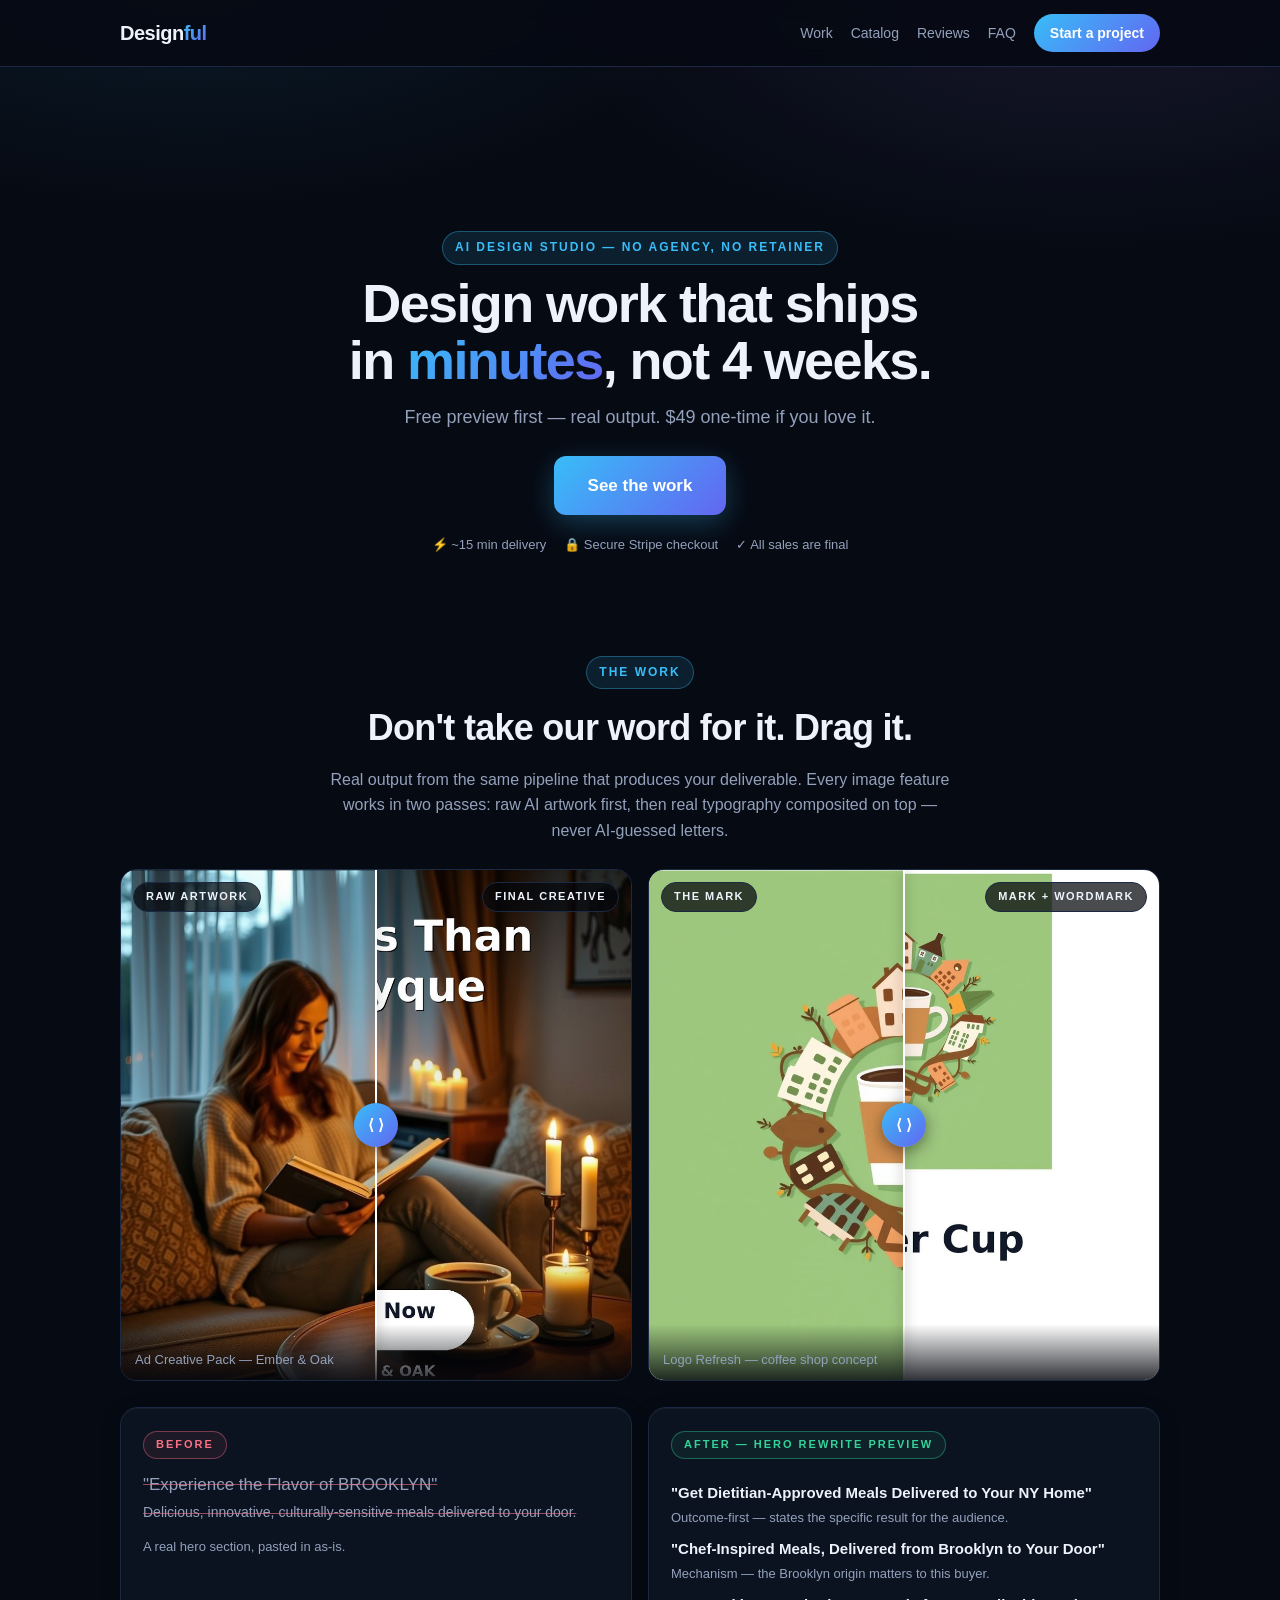
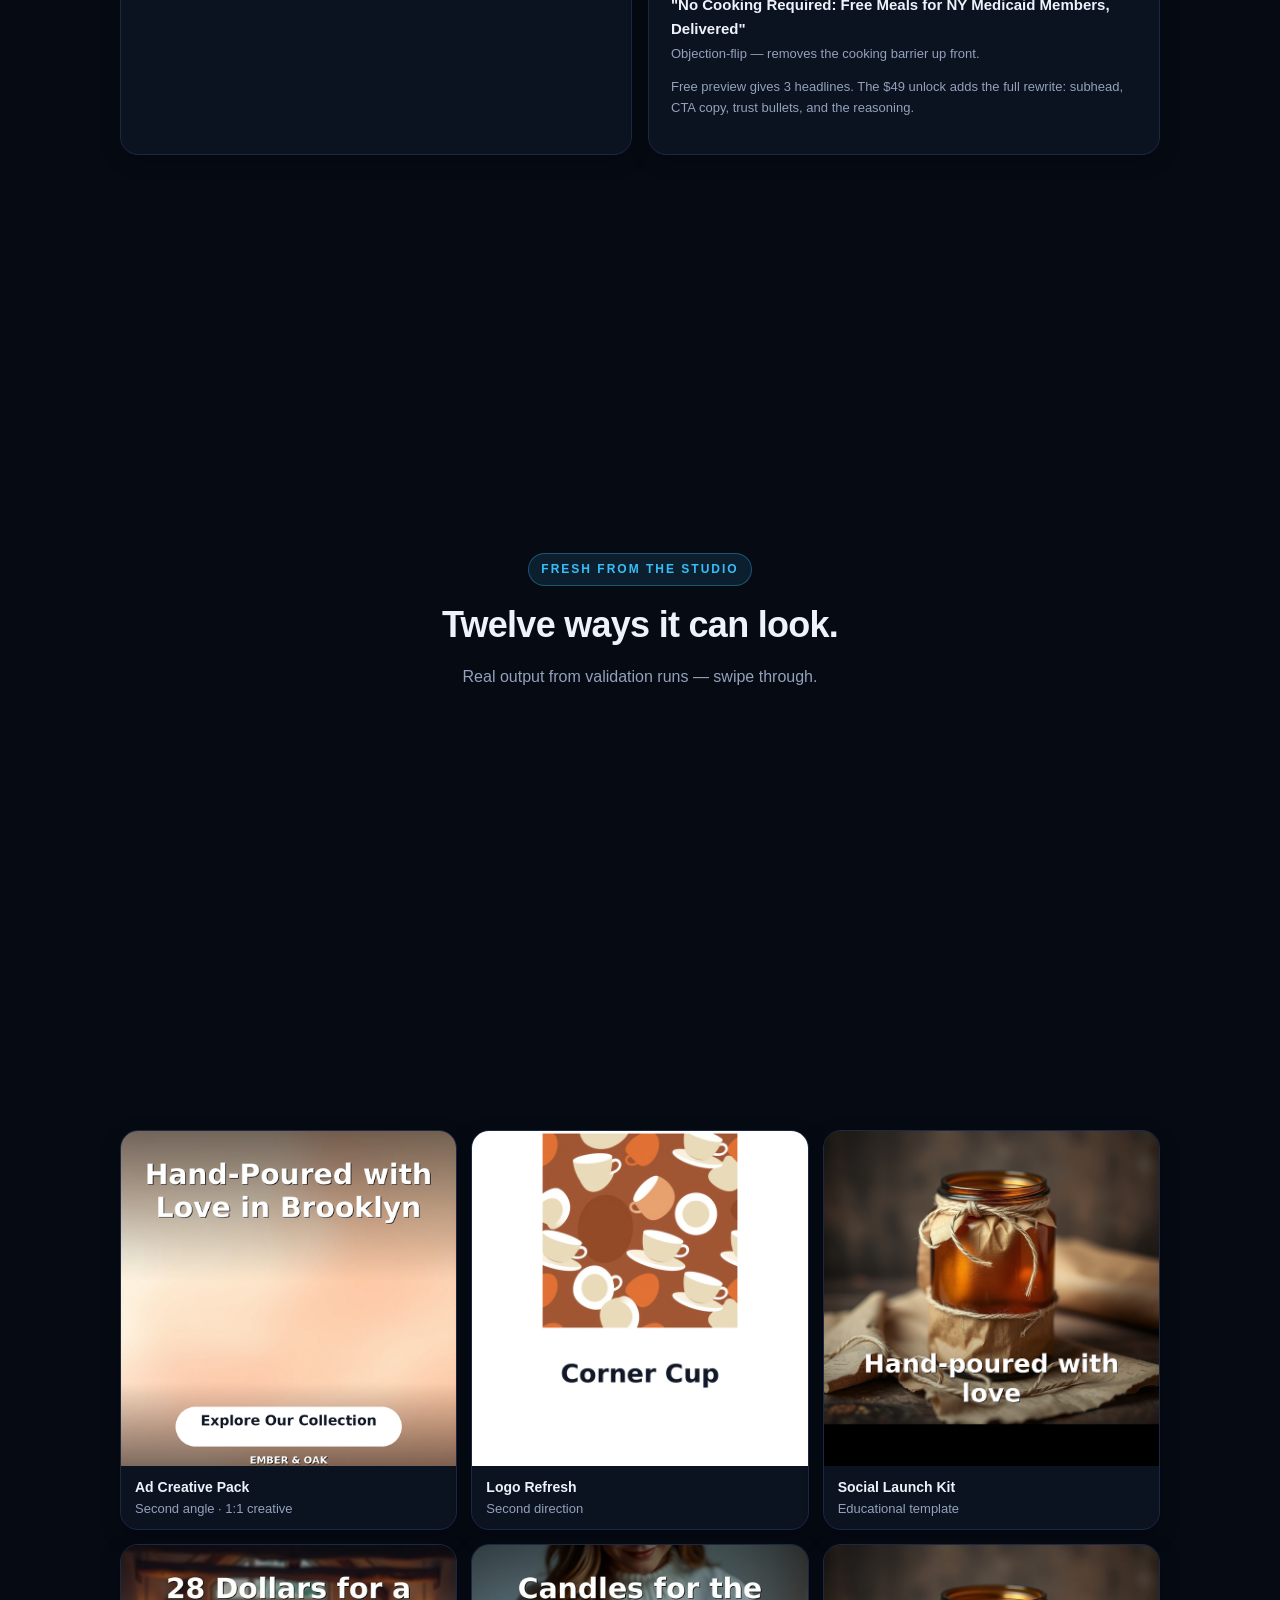
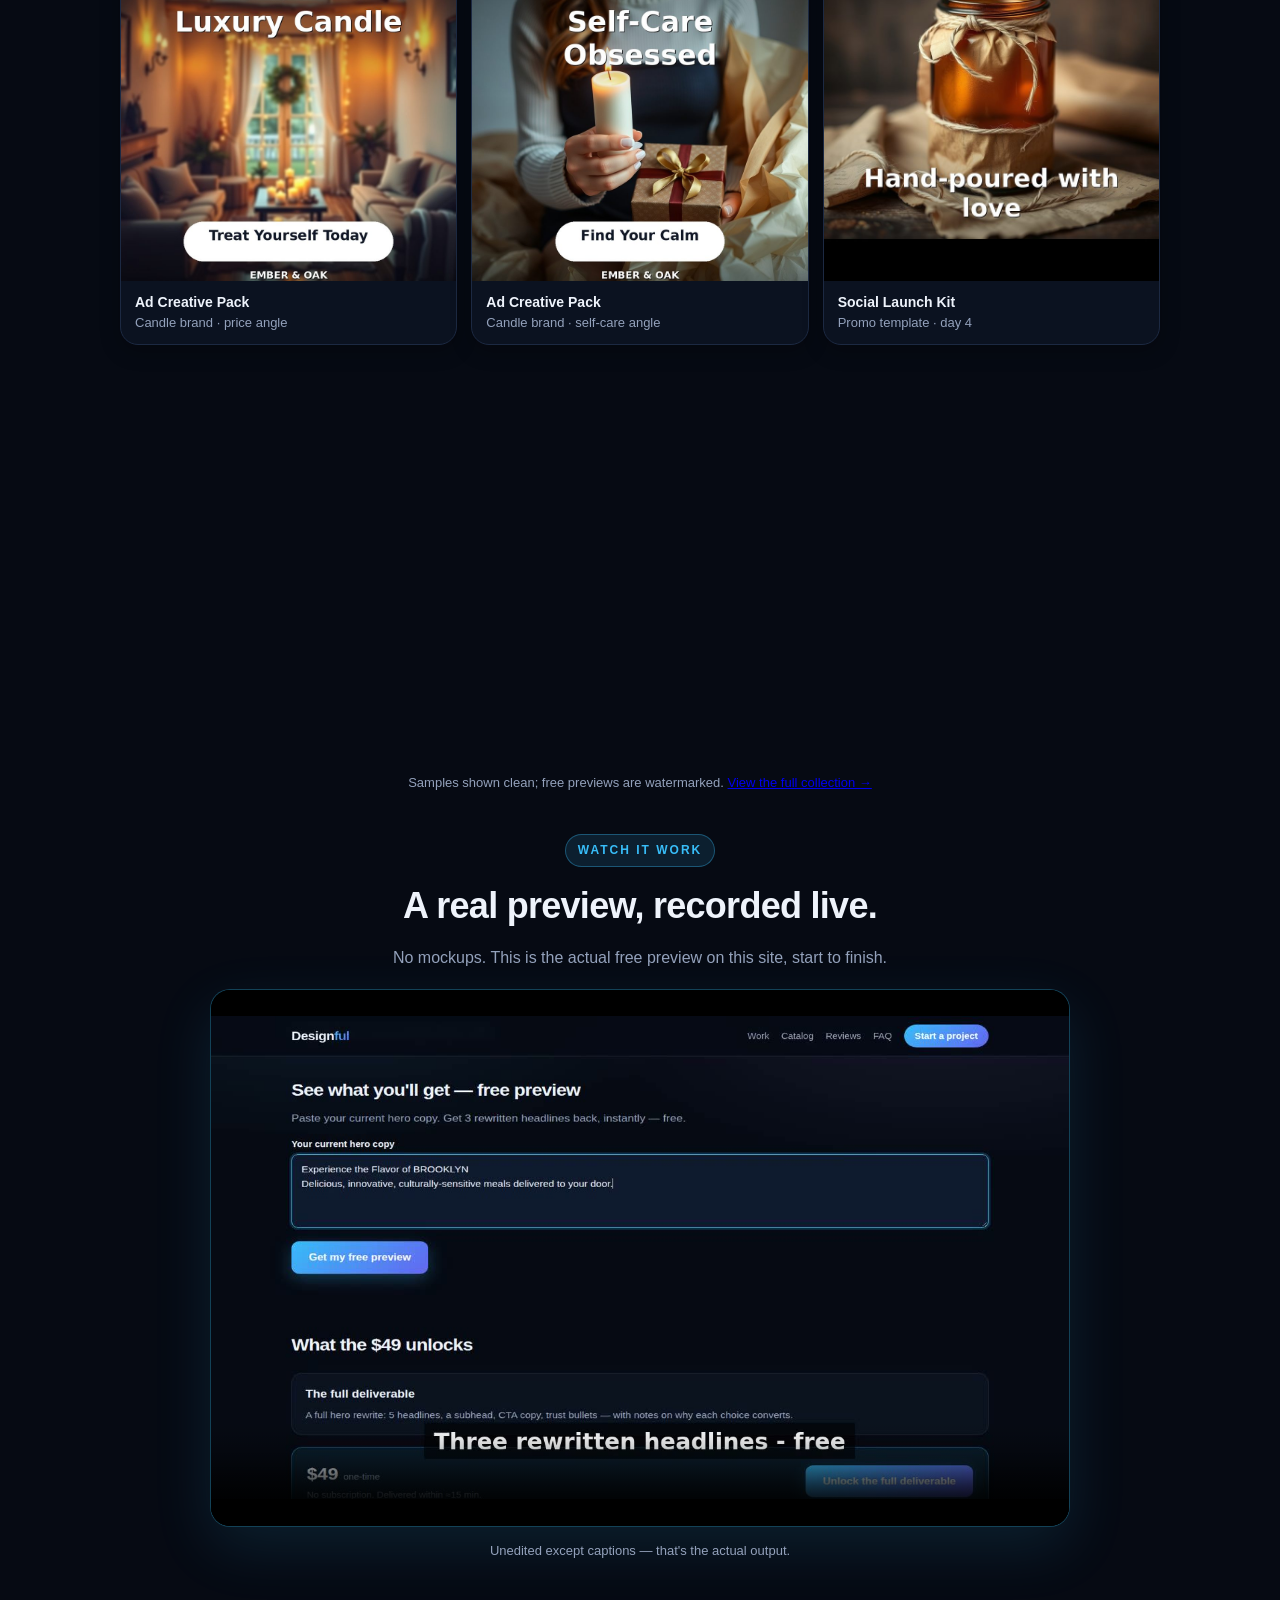
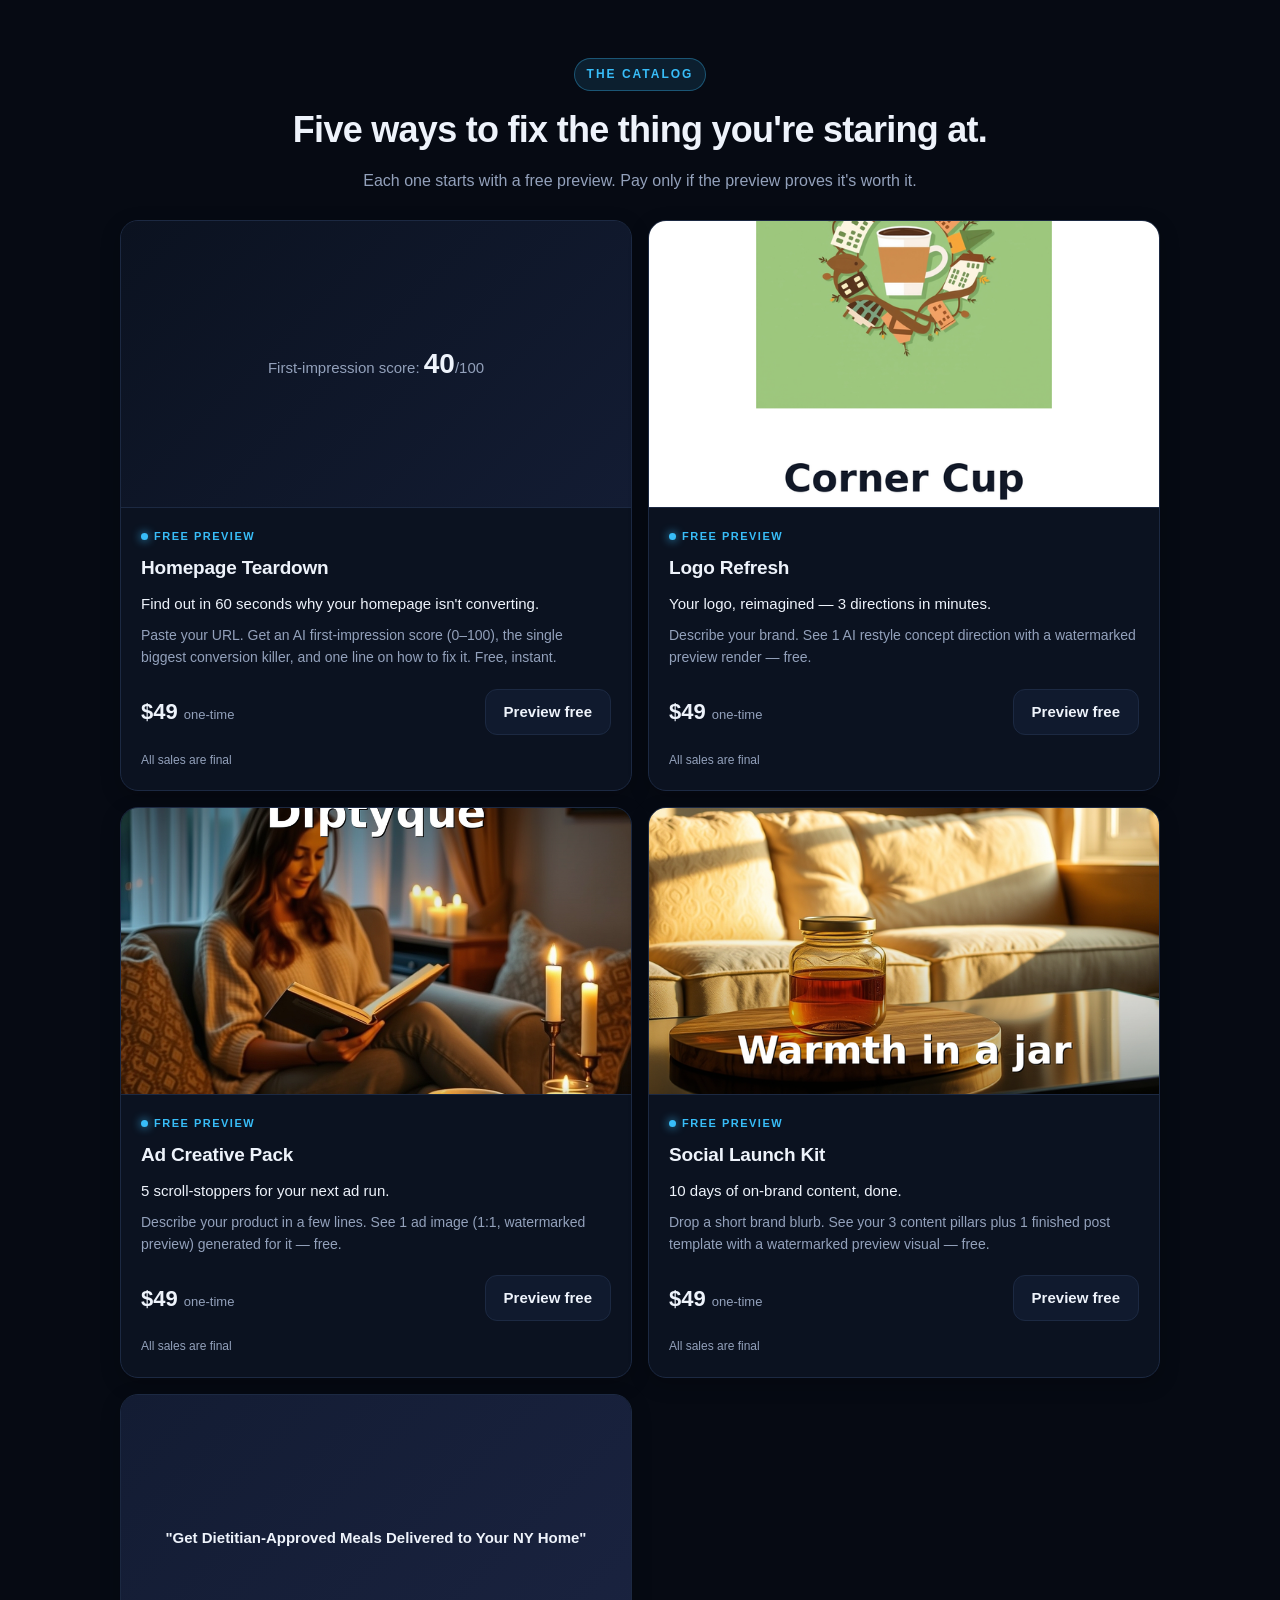
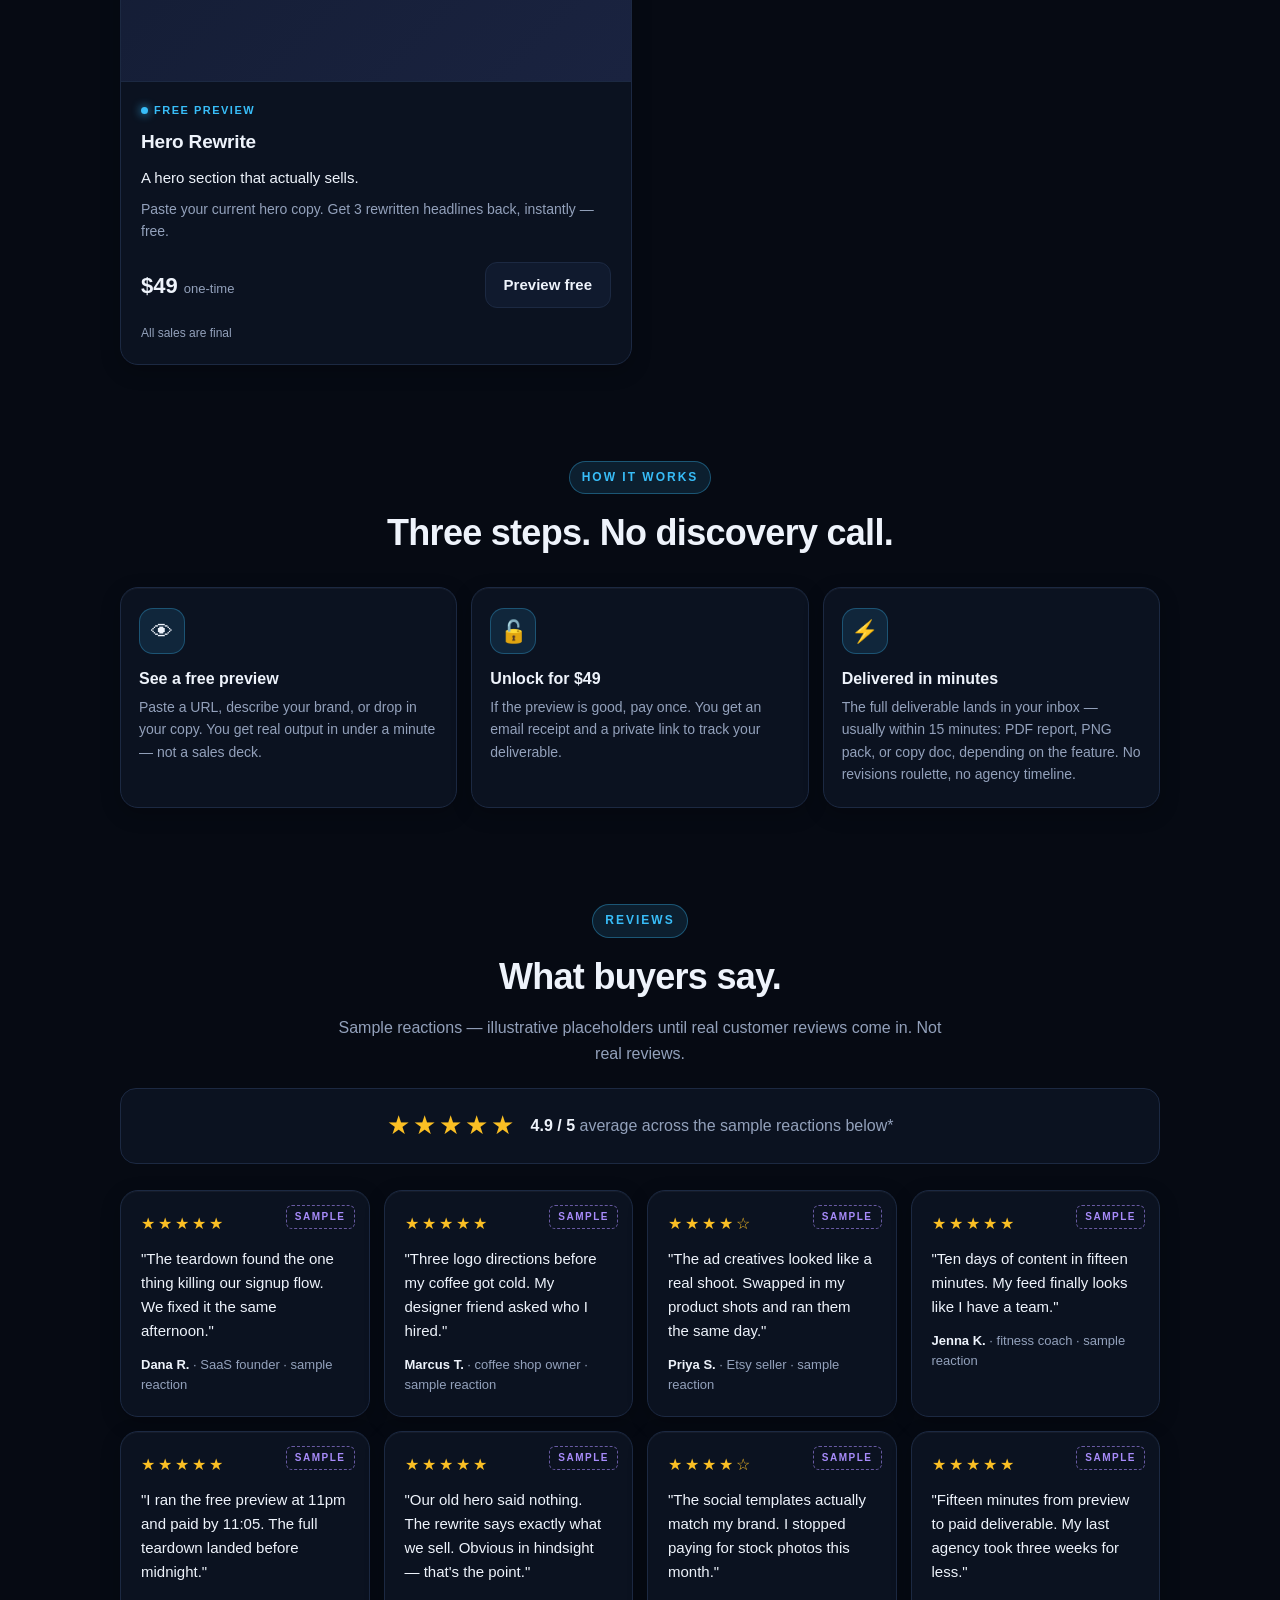
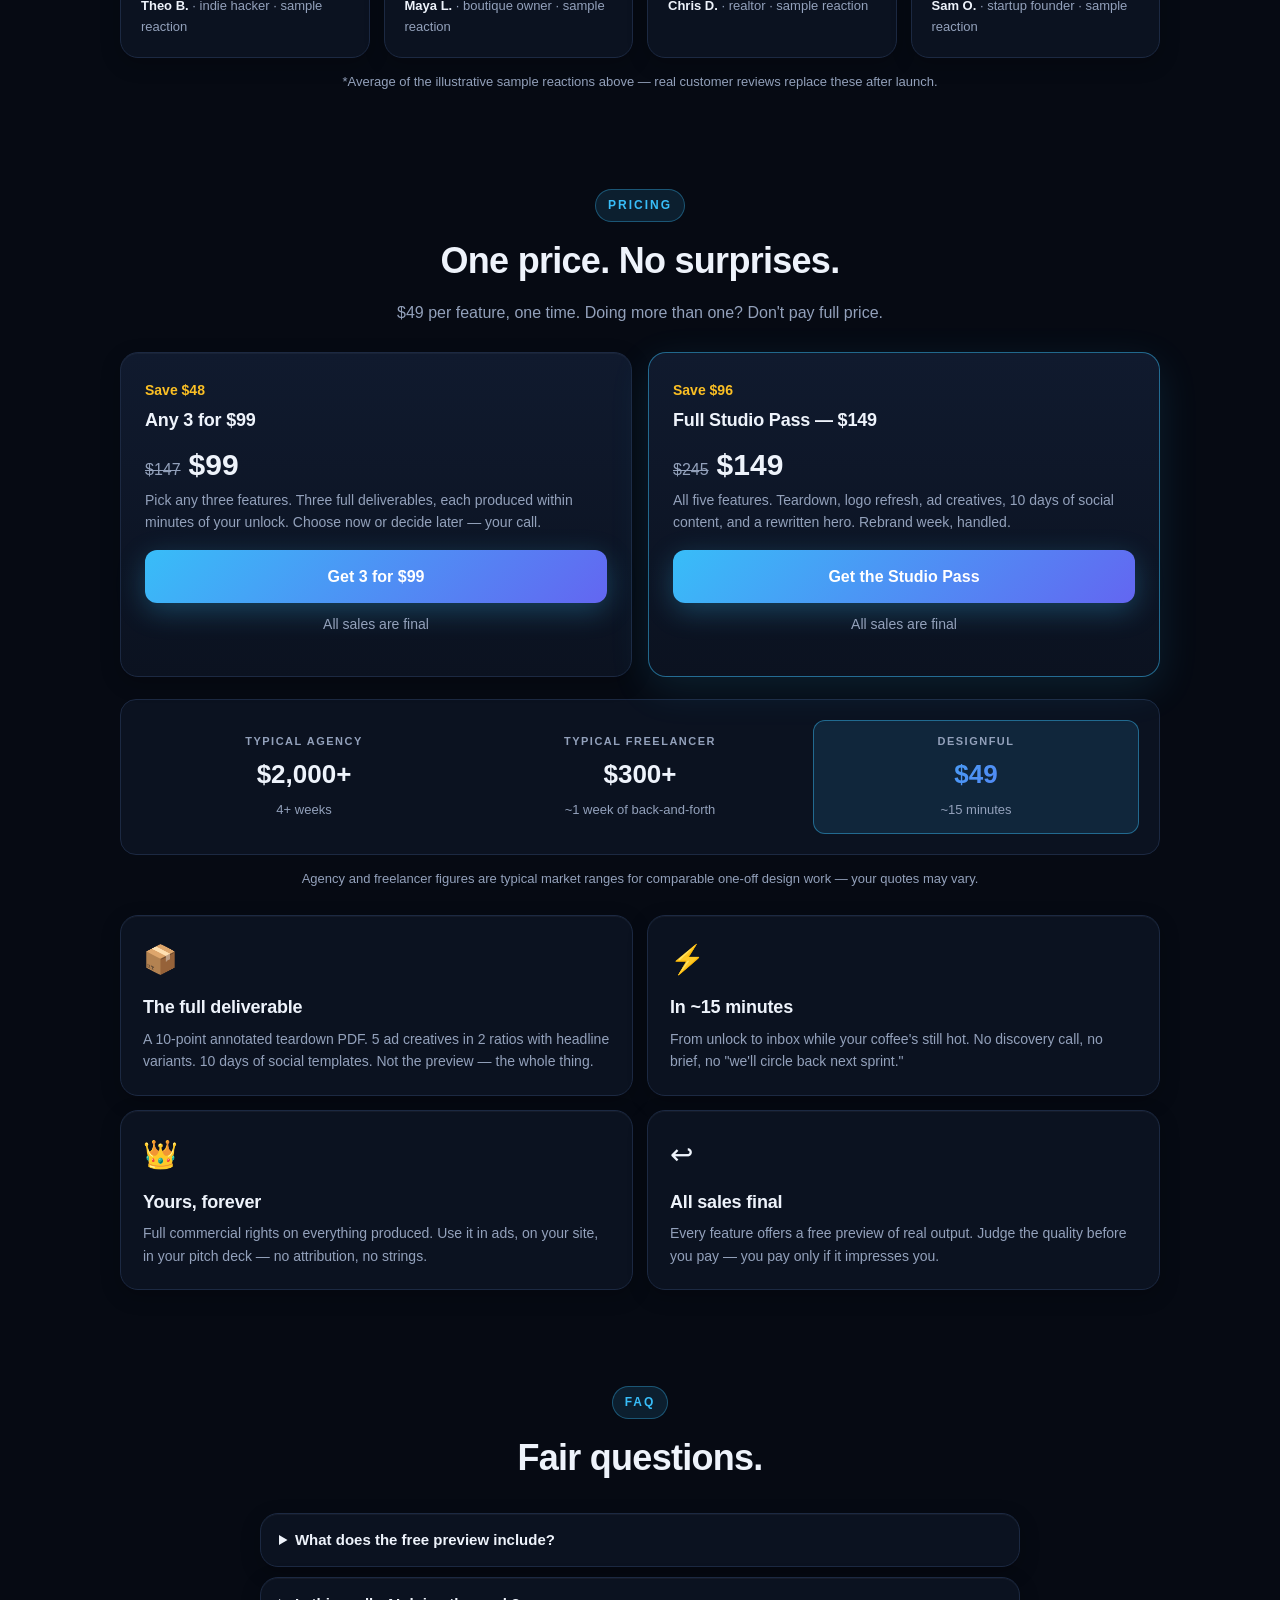
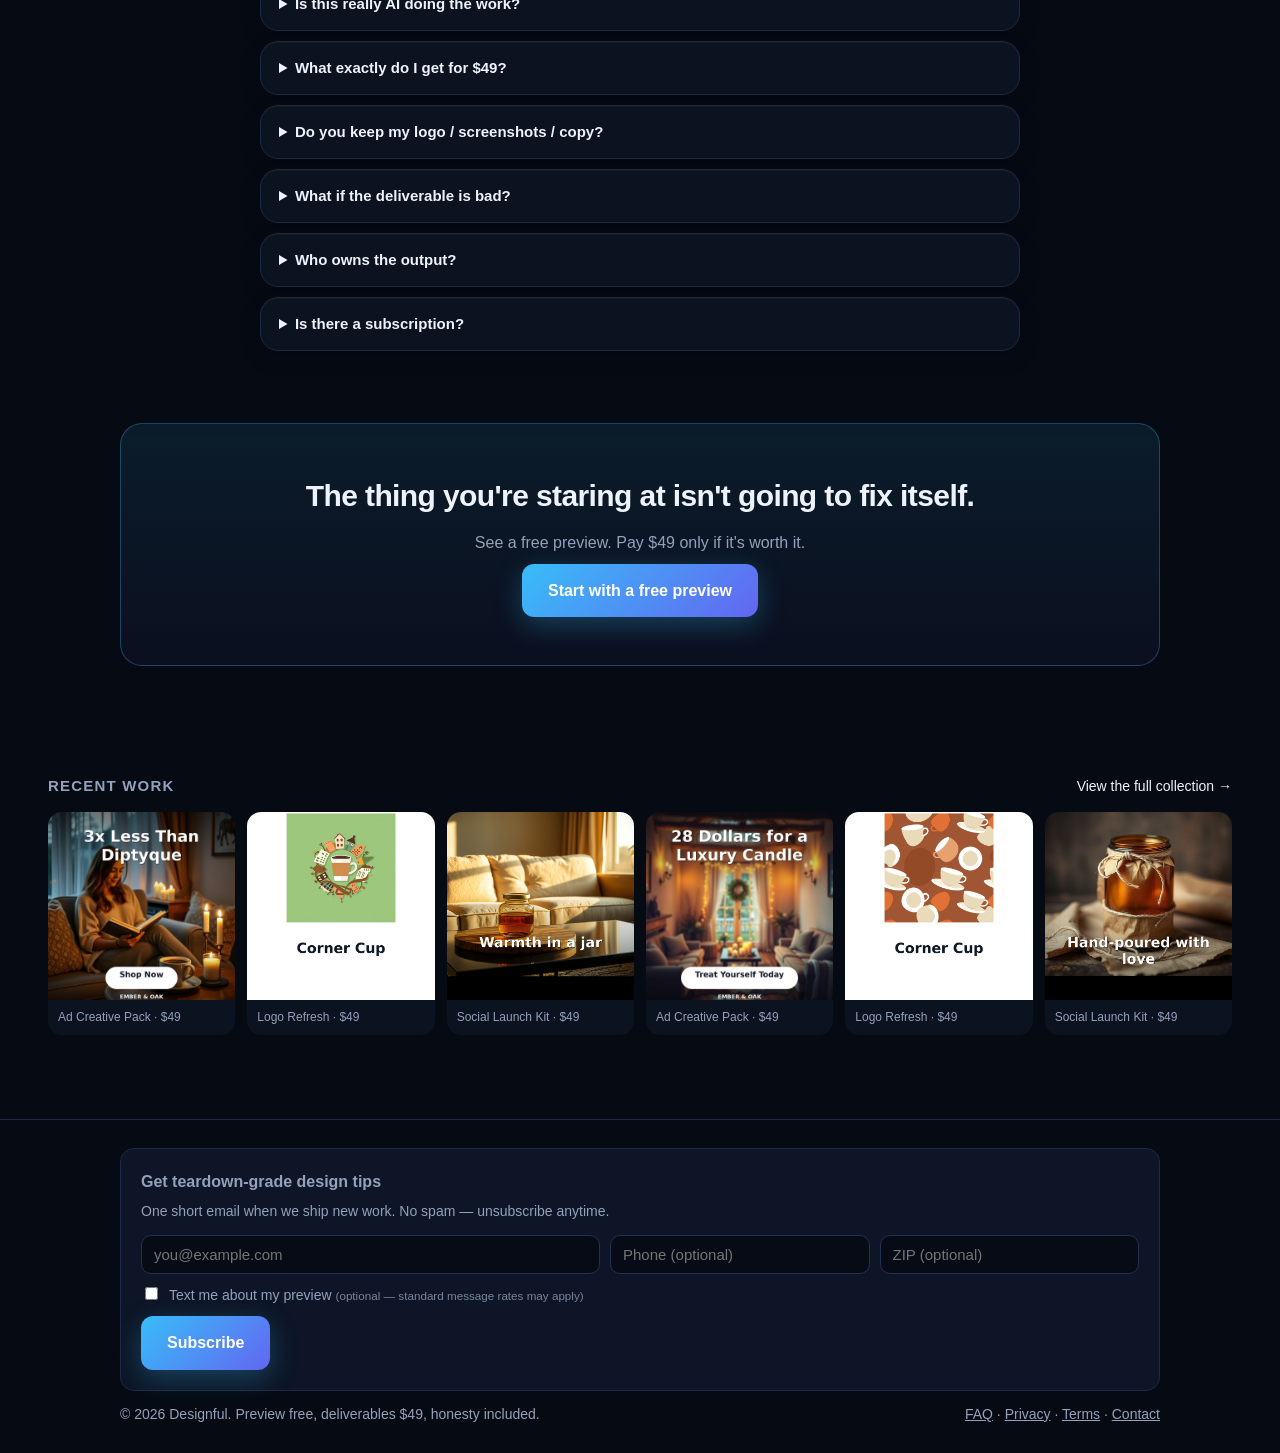
==== commit ddd34671: "analytics: add shared attribution + purchase tracking tag (msrc.js)" ====
--- a/index.html
+++ b/index.html
@@ -48,6 +48,7 @@
 {"@type":"Question","name":"Is there a subscription?","acceptedAnswer":{"@type":"Answer","text":"No. Every feature is a one-time $49. Bundles are one-time too."}}
 ]}
 </script>
+<script src="https://mehyar.us/msrc.js?v=2" defer></script>
 </head>
 <body>
 
